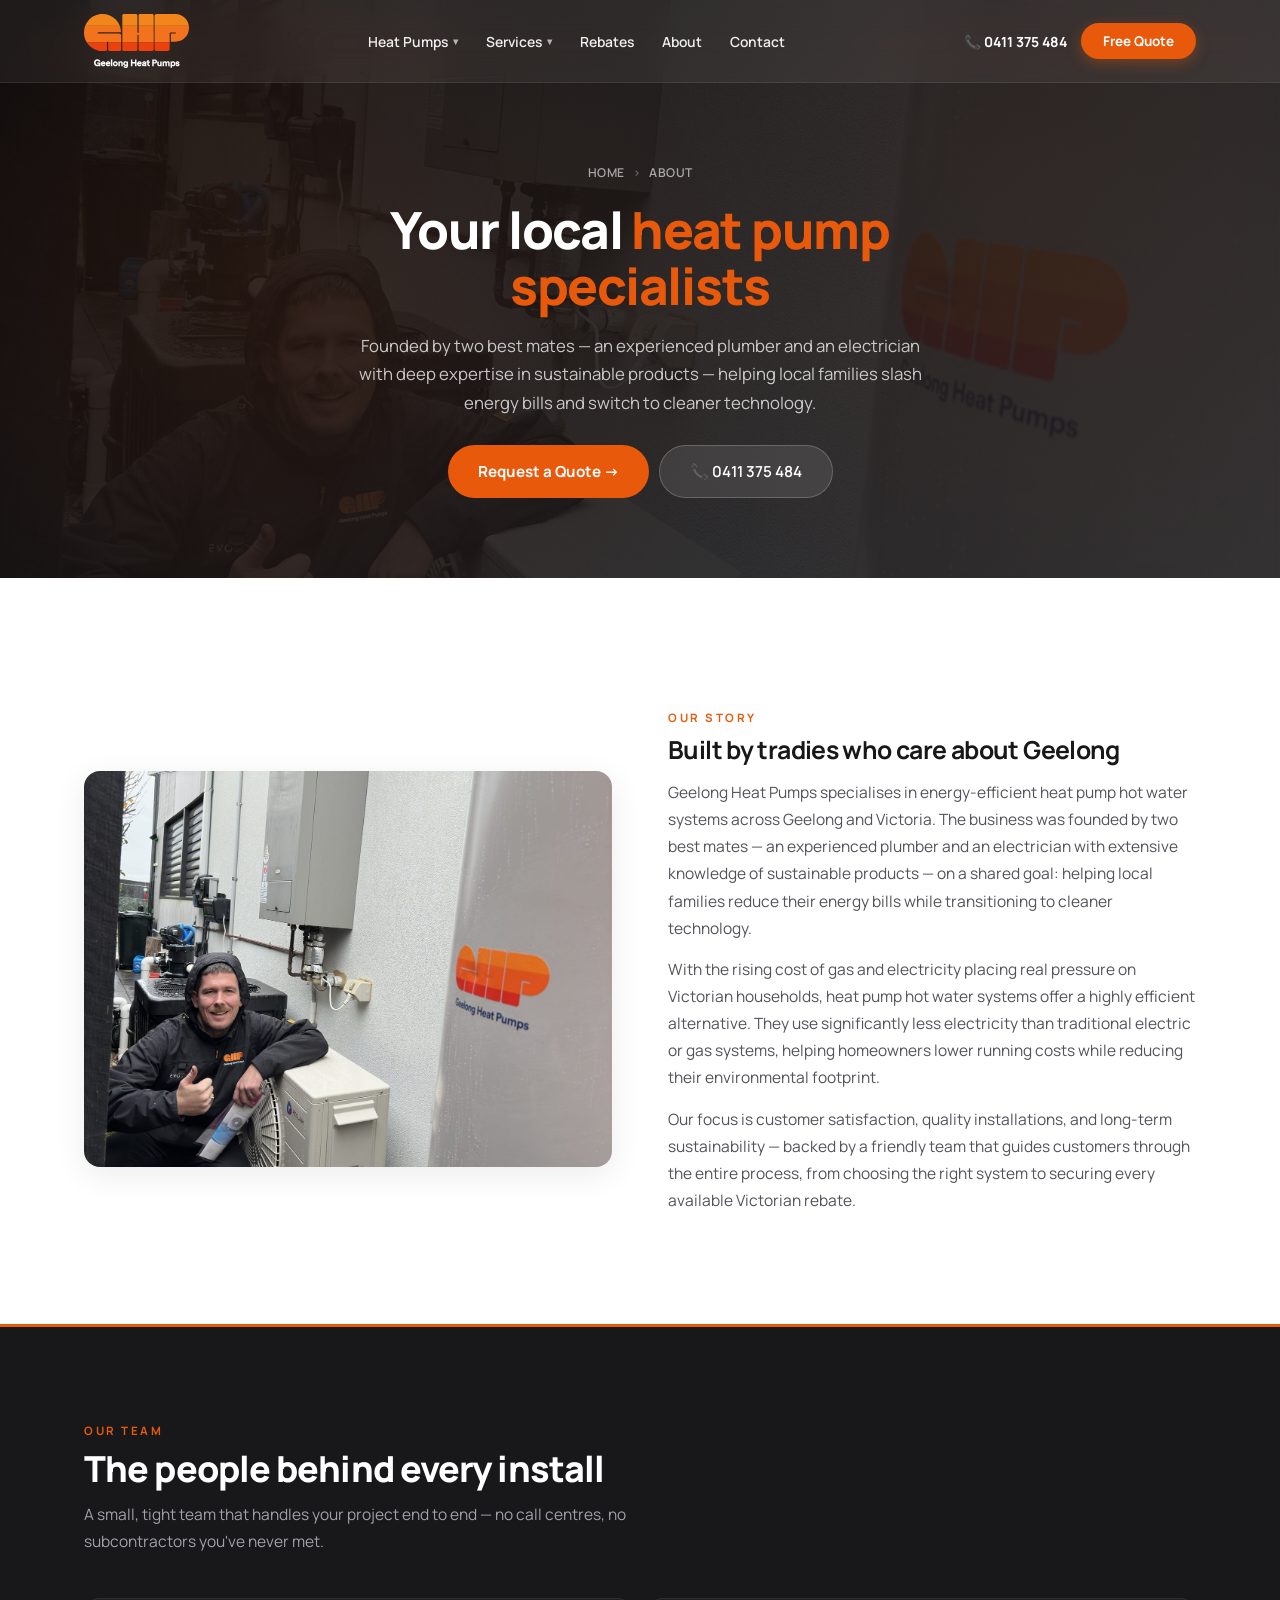
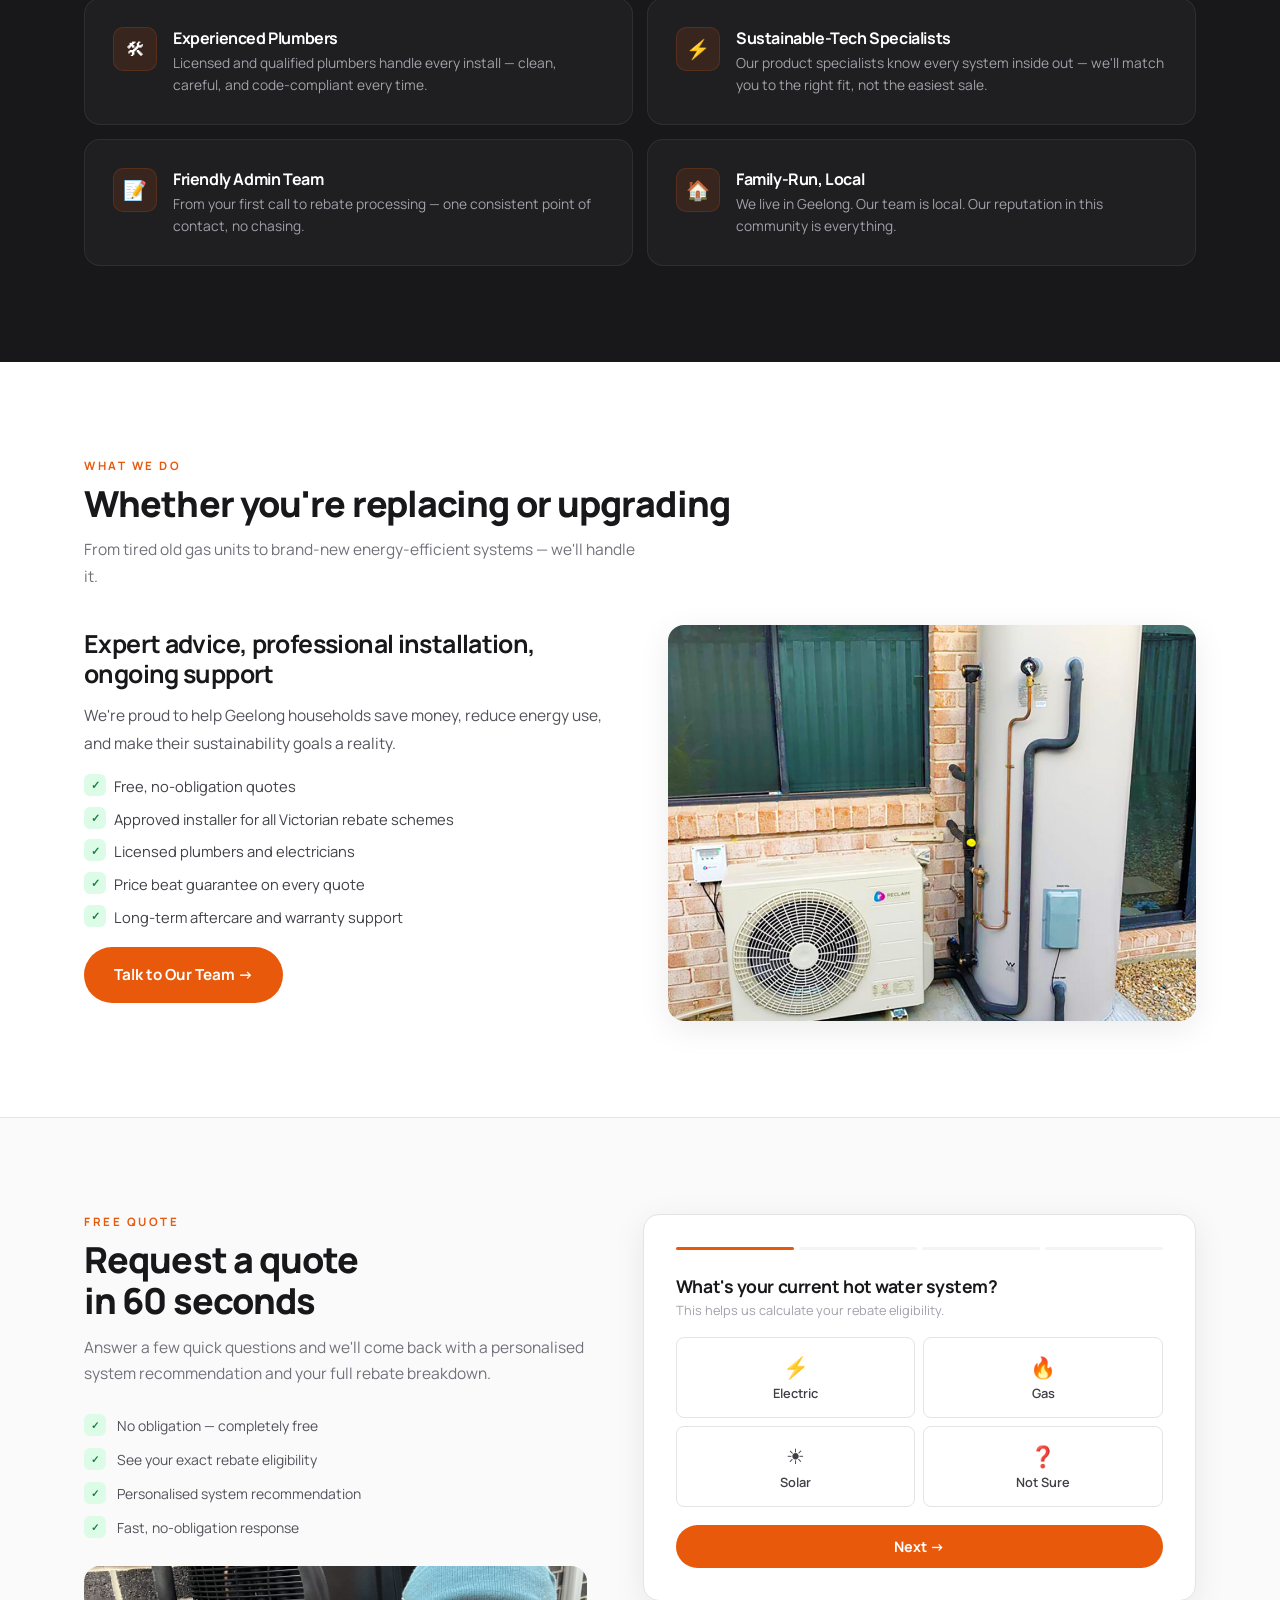
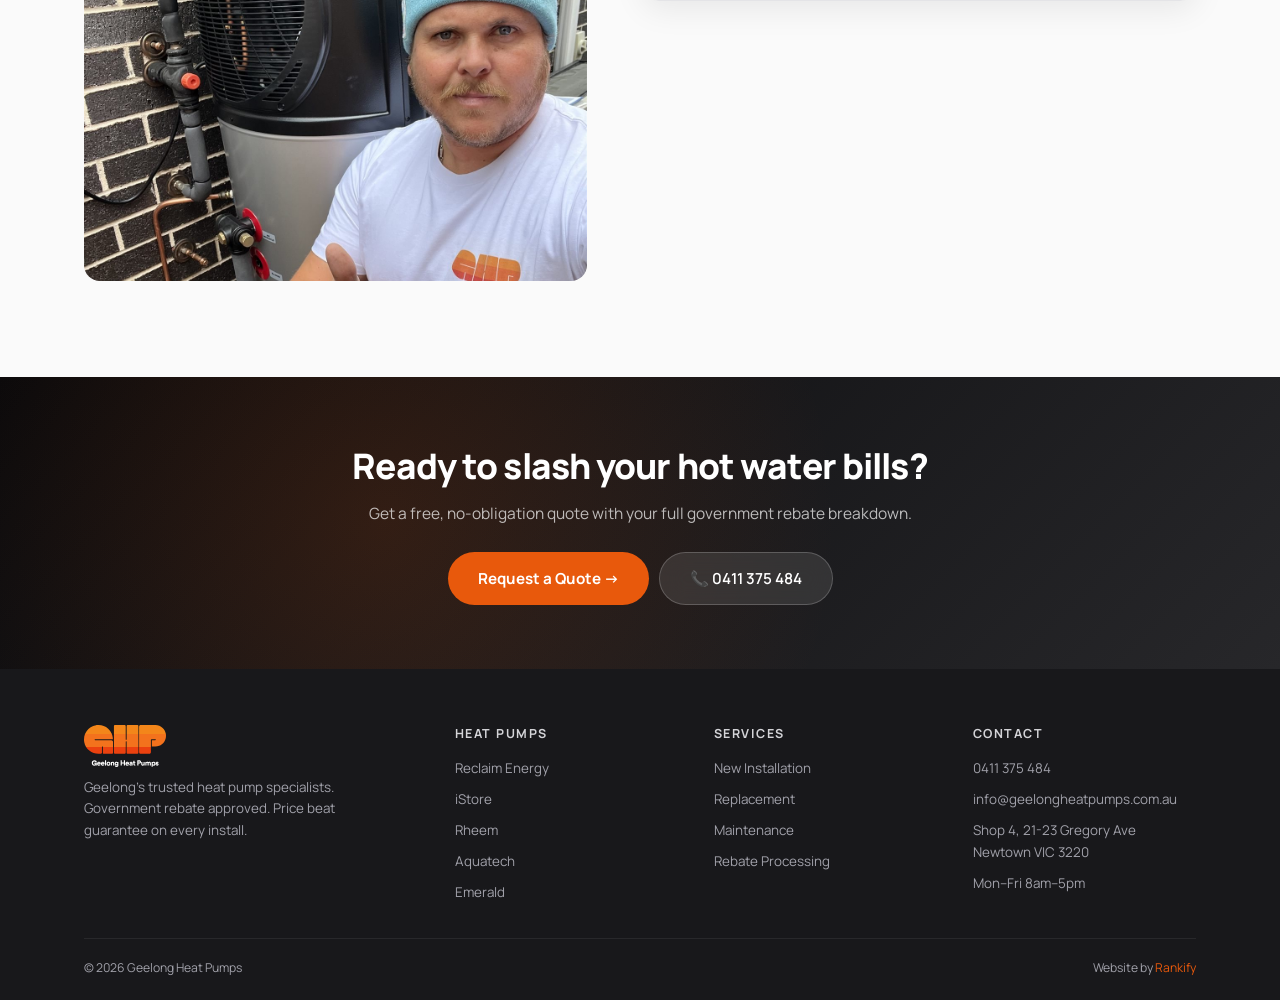
==== about.html @ 42d01381 "Mobile drawer: clear close affordances - Round X button in top-right of the open drawer (44x44 tap t" ====
<!DOCTYPE html>
<html lang="en">
<head>
<meta charset="UTF-8">
<meta name="viewport" content="width=device-width, initial-scale=1.0">
<link rel="icon" type="image/png" href="images/favicon.png">
<link rel="preconnect" href="https://fonts.googleapis.com">
<link href="https://fonts.googleapis.com/css2?family=Manrope:wght@400;500;600;700;800&display=swap" rel="stylesheet">
<link rel="stylesheet" href="assets/site.css">
<title>About Us | Geelong Heat&nbsp;Pumps</title>
<meta name="description" content="Meet Cam &amp; Josh and the local team behind Geelong's most-trusted heat&nbsp;pump installers. Family-run, fully licensed, and rebate-approved.">
</head>
<body>
<nav class="nav" id="nav">
  <div class="nav-in">
    <a href="index.html" class="logo"><img src="images/logo-white-text.svg" alt="Geelong Heat&nbsp;Pumps" class="logo-light"><img src="images/logo-original.svg" alt="Geelong Heat&nbsp;Pumps" class="logo-dark"></a>
    <ul class="nav-l">
      <li class="has-dd"><a href="heat-pumps.html">Heat&nbsp;Pumps <span class="chev">&#9662;</span></a>
        <div class="dropdown">
          <a href="heat-pumps.html" class="dd-feat">Compare Heat&nbsp;Pumps</a>
          <div class="dd-sep"></div>
          <a href="reclaim.html">Reclaim Energy</a>
          <a href="istore.html">iStore</a>
          <a href="rheem.html">Rheem</a>
          <a href="aquatech.html">Aquatech</a>
          <a href="emeralds.html">Emerald</a>
        </div>
      </li>
      <li class="has-dd"><a href="services.html">Services <span class="chev">&#9662;</span></a>
        <div class="dropdown">
          <a href="services.html" class="dd-feat">All Services</a>
          <div class="dd-sep"></div>
          <a href="services.html#install">Heat&nbsp;Pump Installation</a>
          <a href="services.html#replace">System Replacement</a>
          <a href="services.html#maintain">Maintenance &amp; Repairs</a>
          <a href="pool-heat-pumps.html">Pool Heat&nbsp;Pumps</a>
          <a href="heating-cooling.html">Heating &amp; Cooling</a>
        </div>
      </li>
      <li><a href="rebates.html">Rebates</a></li>
      <li><a href="about.html">About</a></li>
      <li><a href="contact-us.html">Contact</a></li>
    </ul>
    <div class="nav-r">
      <a href="tel:0411375484" class="nav-ph">&#128222; 0411 375 484</a>
      <a href="#quote-form" class="nav-cta">Free Quote</a>
    </div>
    <button class="mob-tog" aria-label="Menu"><span></span><span></span><span></span></button>
  </div>
</nav>
<aside class="mdrawer" id="mdrawer"><button class="mdrawer-close" type="button" aria-label="Close menu">&times;</button>
  <ul class="mdrawer-list">
    <li><a href="index.html">Home</a></li>
    <li class="mdd">
      <button class="mdd-tog" type="button">Heat&nbsp;Pumps <span class="mdd-chev">&#9662;</span></button>
      <ul class="mdd-sub">
        <li><a href="heat-pumps.html" class="dd-feat-mob">Compare Heat&nbsp;Pumps</a></li>
        <li><a href="reclaim.html">Reclaim Energy</a></li>
        <li><a href="istore.html">iStore</a></li>
        <li><a href="rheem.html">Rheem</a></li>
        <li><a href="aquatech.html">Aquatech</a></li>
        <li><a href="emeralds.html">Emerald</a></li>
      </ul>
    </li>
    <li class="mdd">
      <button class="mdd-tog" type="button">Services <span class="mdd-chev">&#9662;</span></button>
      <ul class="mdd-sub">
        <li><a href="services.html" class="dd-feat-mob">All Services</a></li>
        <li><a href="services.html#install">Heat&nbsp;Pump Installation</a></li>
        <li><a href="services.html#replace">System Replacement</a></li>
        <li><a href="services.html#maintain">Maintenance &amp; Repairs</a></li>
        <li><a href="pool-heat-pumps.html">Pool Heat&nbsp;Pumps</a></li>
        <li><a href="heating-cooling.html">Heating &amp; Cooling</a></li>
      </ul>
    </li>
    <li><a href="rebates.html">Rebates</a></li>
    <li><a href="about.html">About</a></li>
    <li><a href="contact-us.html">Contact</a></li>
  </ul>
  <div class="mdrawer-cta">
    <a href="tel:0411375484" class="mc-call">&#128222; 0411 375 484</a>
    <a href="#quote-form" class="mc-quote">Get a Free Quote &rarr;</a>
  </div>
</aside>
<section class="phero">
  <div class="phero-bg"><img src="images/install-team-thumbsup.jpg" alt=""></div>
  <div class="phero-inner ctr">
    <div class="crumb"><a href="index.html">Home</a><span class="sep">&rsaquo;</span> About</div>
    <h1>Your local <span class="em">heat&nbsp;pump specialists</span></h1>
    <p>Founded by two best mates &mdash; an experienced plumber and an electrician with deep expertise in sustainable products &mdash; helping local families slash energy bills and switch to cleaner technology.</p>
    <div class="phero-btns">
      <a href="#quote-form" class="btn-p">Request a Quote &rarr;</a>
      <a href="tel:0411375484" class="btn-glass">&#128222; 0411 375 484</a>
    </div>
  </div>
</section>

<section class="sec">
  <div class="ctr">
    <div class="content-g">
      <div class="content-img fade"><img src="images/install-team-thumbsup.jpg" alt="Geelong Heat&nbsp;Pumps install team"></div>
      <div class="content-body fade">
        <div class="sec-tag">Our Story</div>
        <h3>Built by tradies who care about Geelong</h3>
        <p>Geelong Heat&nbsp;Pumps specialises in energy-efficient heat&nbsp;pump hot&nbsp;water systems across Geelong and Victoria. The business was founded by two best mates &mdash; an experienced plumber and an electrician with extensive knowledge of sustainable products &mdash; on a shared goal: helping local families reduce their energy bills while transitioning to cleaner technology.</p>
        <p>With the rising cost of gas and electricity placing real pressure on Victorian households, heat&nbsp;pump hot&nbsp;water systems offer a highly efficient alternative. They use significantly less electricity than traditional electric or gas systems, helping homeowners lower running costs while reducing their environmental footprint.</p>
        <p>Our focus is customer satisfaction, quality installations, and long-term sustainability &mdash; backed by a friendly team that guides customers through the entire process, from choosing the right system to securing every available Victorian rebate.</p>
      </div>
    </div>
  </div>
</section>

<section class="sec why-sec">
  <div class="ctr">
    <div class="sec-tag fade">Our Team</div>
    <h2 class="sec-t fade">The people behind every install</h2>
    <p class="sec-sub fade">A small, tight team that handles your project end to end &mdash; no call centres, no subcontractors you've never met.</p>
    <div class="why-g">
      <div class="wcard fade"><div class="wico">&#128736;</div><div><h4>Experienced Plumbers</h4><p>Licensed and qualified plumbers handle every install &mdash; clean, careful, and code-compliant every time.</p></div></div>
      <div class="wcard fade"><div class="wico">&#9889;</div><div><h4>Sustainable-Tech Specialists</h4><p>Our product specialists know every system inside out &mdash; we'll match you to the right fit, not the easiest sale.</p></div></div>
      <div class="wcard fade"><div class="wico">&#128221;</div><div><h4>Friendly Admin Team</h4><p>From your first call to rebate processing &mdash; one consistent point of contact, no chasing.</p></div></div>
      <div class="wcard fade"><div class="wico">&#127968;</div><div><h4>Family-Run, Local</h4><p>We live in Geelong. Our team is local. Our reputation in this community is everything.</p></div></div>
    </div>
  </div>
</section>

<section class="sec">
  <div class="ctr">
    <div class="sec-tag fade">What We Do</div>
    <h2 class="sec-t fade">Whether you're replacing or upgrading</h2>
    <p class="sec-sub fade">From tired old gas units to brand-new energy-efficient systems &mdash; we'll handle it.</p>
    <div class="content-g" style="margin-top:36px">
      <div class="content-body fade">
        <h3>Expert advice, professional installation, ongoing support</h3>
        <p>We're proud to help Geelong households save money, reduce energy use, and make their sustainability goals a reality.</p>
        <ul class="tlist">
          <li>Free, no-obligation quotes</li>
          <li>Approved installer for all Victorian rebate schemes</li>
          <li>Licensed plumbers and electricians</li>
          <li>Price beat guarantee on every quote</li>
          <li>Long-term aftercare and warranty support</li>
        </ul>
        <p style="margin-top:18px"><a href="#quote-form" class="btn-p">Talk to Our Team &rarr;</a></p>
      </div>
      <div class="content-img fade"><img src="images/install-reclaim-hero.jpg" alt="Reclaim Energy install"></div>
    </div>
  </div>
</section>

<section class="sec form-sec" id="quote">
  <div class="ctr">
    <div class="form-g">
      <div class="form-info fade">
        <div class="sec-tag">Free Quote</div>
        <h2 class="sec-t">Request a quote<br>in 60 seconds</h2>
        <p class="sec-sub">Answer a few quick questions and we&apos;ll come back with a personalised system recommendation and your full rebate breakdown.</p>
        <div class="fperks">
          <div class="fperk"><div class="fpd">&#10003;</div>No obligation &mdash; completely free</div>
          <div class="fperk"><div class="fpd">&#10003;</div>See your exact rebate eligibility</div>
          <div class="fperk"><div class="fpd">&#10003;</div>Personalised system recommendation</div>
          <div class="fperk"><div class="fpd">&#10003;</div>Fast, no-obligation response</div>
        </div>
        <div class="form-img"><img src="images/install-selfie.jpg" alt="Geelong Heat&nbsp;Pumps installer"></div>
      </div>
      <div class="qform fade" data-context="Heat&nbsp;Pump Hot&nbsp;Water" id="quote-form">
        <div class="qform-head"><div class="qh-tag">Free Quote</div><h3>Get a Free Quote</h3></div>
        <div class="fsteps"><div class="fstep active"></div><div class="fstep"></div><div class="fstep"></div><div class="fstep"></div></div>
        <div class="fslide active" data-s="1" data-field="Current System">
          <h3>What&apos;s your current hot&nbsp;water system?</h3><p class="fsub">This helps us calculate your rebate eligibility.</p>
          <div class="og">
            <button class="ob" data-v="Electric"><div class="oico">&#9889;</div><div class="olbl">Electric</div></button>
            <button class="ob" data-v="Gas"><div class="oico">&#128293;</div><div class="olbl">Gas</div></button>
            <button class="ob" data-v="Solar"><div class="oico">&#9728;</div><div class="olbl">Solar</div></button>
            <button class="ob" data-v="Not Sure"><div class="oico">&#10067;</div><div class="olbl">Not Sure</div></button>
          </div>
          <div class="fnav"><button class="fn">Next &rarr;</button></div>
        </div>
        <div class="fslide" data-s="2" data-field="Household Size">
          <h3>How many people in your household?</h3><p class="fsub">We&apos;ll recommend the right tank size.</p>
          <div class="og">
            <button class="ob" data-v="1-2"><div class="oico">&#128100;</div><div class="olbl">1&ndash;2</div></button>
            <button class="ob" data-v="3-4"><div class="oico">&#128101;</div><div class="olbl">3&ndash;4</div></button>
            <button class="ob" data-v="5-6"><div class="oico">&#128106;</div><div class="olbl">5&ndash;6</div></button>
            <button class="ob" data-v="7+"><div class="oico">&#127968;</div><div class="olbl">7+</div></button>
          </div>
          <div class="fnav"><button class="fb">&larr; Back</button><button class="fn">Next &rarr;</button></div>
        </div>
        <div class="fslide" data-s="3" data-field="Project Type">
          <h3>What do you need?</h3><p class="fsub">We cover installs, replacements, and repairs.</p>
          <div class="og">
            <button class="ob" data-v="New Install"><div class="oico">&#127381;</div><div class="olbl">New Install</div></button>
            <button class="ob" data-v="Replacement"><div class="oico">&#128260;</div><div class="olbl">Replacement</div></button>
            <button class="ob" data-v="Repair"><div class="oico">&#128295;</div><div class="olbl">Repair</div></button>
            <button class="ob" data-v="Just Advice"><div class="oico">&#128172;</div><div class="olbl">Just Advice</div></button>
          </div>
          <div class="fnav"><button class="fb">&larr; Back</button><button class="fn">Next &rarr;</button></div>
        </div>
        <div class="fslide" data-s="4">
          <h3>Almost done &mdash; your details</h3><p class="fsub">We&apos;ll be in touch soon.</p>
          <input type="text" class="finp" placeholder="Your name">
          <input type="tel" class="finp" placeholder="Phone number">
          <input type="email" class="finp" placeholder="Email address">
          <input type="text" class="finp" placeholder="Suburb">
          <textarea class="finp" placeholder="Anything else we should know? (optional)" data-optional></textarea>
          <input type="text" name="_honey" style="display:none" tabindex="-1" autocomplete="off">
          <div class="fnav"><button class="fb">&larr; Back</button><button class="fn" data-action="submit">Request My Quote &rarr;</button></div>
        </div>
        <div class="fslide" data-s="5">
          <div style="text-align:center;padding:28px 0"><div style="font-size:2.2rem;margin-bottom:10px">&#9989;</div><h3 style="margin-bottom:6px">We&apos;re On It!</h3><p class="fsub" style="margin:0">Your enquiry has been sent &mdash; we&apos;ll be in touch as soon as possible with your personalised quote and rebate breakdown. Need urgent help? Call <a href="tel:0411375484" style="color:var(--orange);font-weight:700">0411 375 484</a>.</p></div>
        </div>
      </div>
    </div>
  </div>
</section>
<section class="cta-strip">
  <div class="ctr">
    <h2 class="fade">Ready to slash your hot&nbsp;water bills?</h2>
    <p class="fade">Get a free, no-obligation quote with your full government rebate breakdown.</p>
    <div class="cta-strip-btns fade">
      <a href="#quote-form" class="btn-p">Request a Quote &rarr;</a>
      <a href="tel:0411375484" class="btn-glass">&#128222; 0411 375 484</a>
    </div>
  </div>
</section>
<footer class="foot">
  <div class="ctr">
    <div class="foot-g">
      <div class="foot-brand">
        <a href="index.html" class="logo"><img src="images/logo-white-text.svg" alt="Geelong Heat&nbsp;Pumps" class="logo-light"><img src="images/logo-original.svg" alt="Geelong Heat&nbsp;Pumps" class="logo-dark"></a>
        <p>Geelong's trusted heat&nbsp;pump specialists. Government rebate approved. Price beat guarantee on every install.</p>
      </div>
      <div><h4>Heat&nbsp;Pumps</h4><ul class="foot-l">
        <li><a href="reclaim.html">Reclaim Energy</a></li>
        <li><a href="istore.html">iStore</a></li>
        <li><a href="rheem.html">Rheem</a></li>
        <li><a href="aquatech.html">Aquatech</a></li>
        <li><a href="emeralds.html">Emerald</a></li>
      </ul></div>
      <div><h4>Services</h4><ul class="foot-l">
        <li><a href="services.html">New Installation</a></li>
        <li><a href="services.html">Replacement</a></li>
        <li><a href="services.html">Maintenance</a></li>
        <li><a href="rebates.html">Rebate Processing</a></li>
              </ul></div>
      <div><h4>Contact</h4><ul class="foot-l">
        <li><a href="tel:0411375484">0411 375 484</a></li>
        <li><a href="mailto:info@geelongheatpumps.com.au">info@geelongheatpumps.com.au</a></li>
        <li><a>Shop 4, 21-23 Gregory Ave<br>Newtown VIC 3220</a></li>
        <li><a>Mon&ndash;Fri 8am&ndash;5pm</a></li>
      </ul></div>
    </div>
    <div class="foot-b"><span>&copy; 2026 Geelong Heat&nbsp;Pumps</span><span>Website by <a href="https://rankify.com.au">Rankify</a></span></div>
  </div>
</footer>
<div class="sticky"><a href="tel:0411375484" class="sc">&#128222; Call</a><a href="#quote-form" class="sq">Free Quote</a></div>
<script src="assets/site.js"></script>
</body>
</html>
---- assets/site.css ----
/* GEELONG HEAT PUMPS — shared styles */
*,*::before,*::after{margin:0;padding:0;box-sizing:border-box}
:root{
  --orange:#e8590c;--orange-dark:#c2410c;--orange-light:#fff4ed;--orange-50:#fff8f3;--orange-glow:rgba(232,89,12,0.12);
  --red:#dc2626;--red-light:#fef2f2;
  --green:#15803d;--green-light:#dcfce7;
  --amber:#d97706;
  --g950:#09090b;--g900:#18181b;--g800:#27272a;--g700:#3f3f46;--g600:#52525b;--g500:#71717a;--g400:#a1a1aa;--g300:#d4d4d8;--g200:#e4e4e7;--g100:#f4f4f5;--g50:#fafafa;--white:#ffffff;
  --shadow-xs:0 1px 2px rgba(0,0,0,0.04);--shadow-s:0 2px 8px rgba(0,0,0,0.05);--shadow:0 4px 16px rgba(0,0,0,0.06);--shadow-l:0 8px 32px rgba(0,0,0,0.08);--shadow-xl:0 16px 48px rgba(0,0,0,0.1);
  --r:16px;--rs:12px;--rxs:8px;
}
html{scroll-behavior:smooth}
body{font-family:'Manrope',-apple-system,BlinkMacSystemFont,'Segoe UI',sans-serif;color:var(--g800);background:var(--white);-webkit-font-smoothing:antialiased;overflow-x:hidden}
h1,h2,h3,h4,h5{color:var(--g900);letter-spacing:-0.025em;font-weight:700}
a{color:inherit;text-decoration:none}
img{max-width:100%;display:block}
.ctr{max-width:1160px;margin:0 auto;padding:0 24px}

/* NAV */
.nav{position:fixed;top:0;left:0;right:0;z-index:100;padding:14px 0;transition:all .3s ease;background:rgba(255,255,255,.06);backdrop-filter:blur(16px) saturate(1.4);-webkit-backdrop-filter:blur(16px) saturate(1.4);border-bottom:1px solid rgba(255,255,255,.08)}
.nav.scrolled{background:rgba(255,255,255,.92);backdrop-filter:blur(20px) saturate(1.6);-webkit-backdrop-filter:blur(20px) saturate(1.6);border-bottom:1px solid var(--g200);padding:10px 0;box-shadow:var(--shadow-s)}
.nav-in{max-width:1160px;margin:0 auto;padding:0 24px;display:flex;align-items:center;justify-content:space-between;gap:16px}
.logo{display:flex;align-items:center;gap:8px;position:relative}
.logo img{height:54px;width:auto;display:block;transition:opacity .3s}
.logo .logo-dark{position:absolute;inset:0;opacity:0}
.nav.scrolled .logo .logo-dark{opacity:1}
.nav.scrolled .logo .logo-light{opacity:0}
.nav-l{display:flex;align-items:center;gap:28px;list-style:none}
.nav-l>li{position:relative}
.nav-l>li>a{font-size:.87rem;font-weight:600;color:rgba(255,255,255,.92);transition:color .2s;display:inline-flex;align-items:center;gap:5px;padding:8px 0}
.nav-l>li>a:hover{color:#fff}
.nav.scrolled .nav-l>li>a{color:var(--g600)}
.nav.scrolled .nav-l>li>a:hover{color:var(--g900)}
.nav-l .chev{font-size:.6rem;opacity:.7;transition:transform .25s}
.nav-l>li:hover .chev{transform:rotate(180deg)}
.dropdown{position:absolute;top:100%;left:-12px;background:#fff;border:1px solid var(--g100);border-radius:var(--rs);box-shadow:var(--shadow-l);min-width:240px;padding:8px;opacity:0;visibility:hidden;transform:translateY(8px);transition:all .25s;z-index:50}
.nav-l>li:hover .dropdown,.nav-l>li:focus-within .dropdown{opacity:1;visibility:visible;transform:translateY(0)}
.dropdown a{display:block;padding:10px 14px;font-size:.85rem;color:var(--g700)!important;font-weight:500;border-radius:var(--rxs);transition:all .15s;white-space:nowrap}
.dropdown a:hover{background:var(--orange-light);color:var(--orange)!important}
.dropdown a.dd-feat{background:var(--g900);color:#fff!important;font-weight:700;margin-bottom:4px}
.dropdown a.dd-feat:hover{background:var(--orange);color:#fff!important}
.dropdown .dd-sep{height:1px;background:var(--g100);margin:4px 8px}
.nav-r{display:flex;align-items:center;gap:14px}
.nav-cta{background:var(--orange);color:#fff;padding:9px 22px;border-radius:50px;font-weight:700;font-size:.84rem;transition:all .2s;border:none;cursor:pointer;box-shadow:0 4px 14px rgba(232,89,12,.35)}
.nav-cta:hover{background:var(--orange-dark);transform:translateY(-1px)}
.nav-ph{font-size:.87rem;font-weight:700;color:#fff;transition:color .2s;white-space:nowrap}
.nav.scrolled .nav-ph{color:var(--g700)}
.mob-tog{display:none;background:none;border:none;cursor:pointer;padding:6px;z-index:201;position:relative}
.mob-tog span{display:block;width:22px;height:2px;background:#fff;margin:5px 0;border-radius:2px;transition:all .3s}
.nav.scrolled .mob-tog span{background:var(--g700)}
.mob-tog.open span{background:#fff!important}
.mob-tog.open span:nth-child(1){transform:translateY(7px) rotate(45deg)}
.mob-tog.open span:nth-child(2){opacity:0}
.mob-tog.open span:nth-child(3){transform:translateY(-7px) rotate(-45deg)}

/* Light-hero pages (product detail): nav stays light/dark-text from the start */
body.light-hero .nav{background:rgba(255,255,255,.92);backdrop-filter:blur(20px) saturate(1.6);-webkit-backdrop-filter:blur(20px) saturate(1.6);border-bottom:1px solid var(--g200);box-shadow:var(--shadow-s)}
body.light-hero .nav .logo img{filter:none}
body.light-hero .nav-l>li>a{color:var(--g600)}
body.light-hero .nav-l>li>a:hover{color:var(--g900)}
body.light-hero .nav-ph{color:var(--g700)}
body.light-hero .mob-tog span{background:var(--g700)}
body.light-hero .dropdown{top:calc(100% + 4px)}

/* MOBILE DRAWER */
.mdrawer{position:fixed;inset:0;z-index:150;background:rgba(9,9,11,.94);backdrop-filter:blur(20px) saturate(1.5);-webkit-backdrop-filter:blur(20px) saturate(1.5);display:flex;flex-direction:column;padding:88px 28px 28px;opacity:0;visibility:hidden;transform:translateY(-12px);transition:all .3s ease;overflow-y:auto}
.mdrawer.open{opacity:1;visibility:visible;transform:translateY(0)}
.mdrawer-close{position:absolute;top:18px;right:18px;width:44px;height:44px;border-radius:50%;background:rgba(255,255,255,.08);border:1px solid rgba(255,255,255,.2);color:#fff;font-size:1.4rem;line-height:1;display:flex;align-items:center;justify-content:center;cursor:pointer;font-family:inherit;transition:all .2s;z-index:151}
.mdrawer-close:hover,.mdrawer-close:active{background:var(--orange);border-color:var(--orange);transform:scale(1.05)}
.mdrawer-list{list-style:none;display:flex;flex-direction:column;gap:4px;margin-bottom:28px}
.mdrawer-list a,.mdrawer-list .mdd-tog{display:block;padding:14px 16px;font-size:1rem;font-weight:700;color:#fff;border-radius:10px;transition:all .2s;background:transparent;border:none;width:100%;text-align:left;cursor:pointer;font-family:inherit}
.mdrawer-list a:hover,.mdrawer-list a:active,.mdrawer-list .mdd-tog:hover{background:rgba(255,255,255,.08)}
.mdrawer-list .mdd-tog{display:flex;align-items:center;justify-content:space-between}
.mdrawer-list .mdd-chev{font-size:.8rem;opacity:.7;transition:transform .25s}
.mdrawer-list .mdd.open .mdd-chev{transform:rotate(180deg)}
.mdrawer-list .mdd-sub{list-style:none;max-height:0;overflow:hidden;transition:max-height .3s ease;padding-left:0}
.mdrawer-list .mdd.open .mdd-sub{max-height:600px}
.mdrawer-list .mdd-sub li a{padding:11px 16px 11px 32px;font-size:.92rem;font-weight:500;color:rgba(255,255,255,.78)}
.mdrawer-list .mdd-sub li a.dd-feat-mob{color:#fff;font-weight:700}
.mdrawer-cta{display:flex;flex-direction:column;gap:10px;margin-top:auto}
.mc-call{padding:14px;text-align:center;background:rgba(255,255,255,.08);border:1px solid rgba(255,255,255,.18);color:#fff;border-radius:50px;font-weight:700}
.mc-quote{padding:14px;text-align:center;background:var(--orange);color:#fff;border-radius:50px;font-weight:700;box-shadow:0 4px 14px rgba(232,89,12,.4)}

/* HERO (homepage full) */
.hero{padding:0;position:relative;overflow:hidden;display:flex;align-items:center}
.hero-bg{position:absolute;inset:0;z-index:0}
.hero-bg img{width:100%;height:100%;object-fit:cover;object-position:center top}
.hero-bg::after{content:'';position:absolute;inset:0;background:linear-gradient(135deg,rgba(9,9,11,.72) 0%,rgba(9,9,11,.45) 50%,rgba(9,9,11,.25) 100%)}
.hero-inner{position:relative;z-index:1;padding:140px 0 80px;width:100%}
.hero-content{max-width:600px}
.hero-tag{display:inline-flex;align-items:center;gap:8px;background:rgba(255,255,255,.1);backdrop-filter:blur(12px);-webkit-backdrop-filter:blur(12px);border:1px solid rgba(255,255,255,.15);color:#fff;padding:6px 16px;border-radius:50px;font-size:.76rem;font-weight:600;margin-bottom:24px}
.hero-tag .dot{width:6px;height:6px;background:var(--green);border-radius:50%;animation:pulse 2s infinite;box-shadow:0 0 8px var(--green)}
@keyframes pulse{0%,100%{opacity:1}50%{opacity:.4}}
.hero h1{font-size:clamp(2.6rem,5vw,3.6rem);line-height:1.06;margin-bottom:18px;font-weight:800;color:#fff}
.hero h1 .em{color:var(--orange)}
.hero-sub{font-size:1.05rem;color:rgba(255,255,255,.78);line-height:1.7;margin-bottom:32px;max-width:520px}
.hero-btns{display:flex;gap:10px;flex-wrap:wrap;margin-bottom:28px}
.btn-p{display:inline-flex;align-items:center;gap:6px;background:var(--orange);color:#fff;padding:15px 30px;border-radius:50px;font-weight:700;font-size:.95rem;border:none;cursor:pointer;font-family:inherit;transition:all .25s}
.btn-p:hover{background:var(--orange-dark);transform:translateY(-2px);box-shadow:0 8px 28px rgba(232,89,12,.35)}
.btn-glass{display:inline-flex;align-items:center;gap:6px;background:rgba(255,255,255,.1);backdrop-filter:blur(12px);-webkit-backdrop-filter:blur(12px);border:1px solid rgba(255,255,255,.2);color:#fff;padding:15px 30px;border-radius:50px;font-weight:600;font-size:.95rem;cursor:pointer;font-family:inherit;transition:all .25s}
.btn-glass:hover{background:rgba(255,255,255,.18);border-color:rgba(255,255,255,.3);transform:translateY(-1px)}
.btn-dark{display:inline-flex;align-items:center;gap:6px;background:var(--g900);color:#fff;padding:15px 30px;border-radius:50px;font-weight:700;font-size:.95rem;cursor:pointer;font-family:inherit;transition:all .25s}
.btn-dark:hover{background:var(--orange);transform:translateY(-2px)}
.hero-ph{font-size:.88rem;color:rgba(255,255,255,.55)}
.hero-ph a{color:#fff;font-weight:700}
.hero-cards{display:flex;gap:10px;margin-top:36px}
.hero-glass{flex:1;padding:14px 18px;background:rgba(255,255,255,.1);backdrop-filter:blur(20px) saturate(1.5);-webkit-backdrop-filter:blur(20px) saturate(1.5);border:1px solid rgba(255,255,255,.15);border-radius:var(--rs);display:flex;align-items:center;gap:10px;transition:all .3s;cursor:default}
.hero-glass:hover{background:rgba(255,255,255,.16);transform:translateY(-2px)}
.hero-glass .hg-icon{font-size:1.3rem}
.hero-glass .hg-val{font-size:1.15rem;font-weight:800;color:#fff;line-height:1}
.hero-glass .hg-label{font-size:.65rem;color:rgba(255,255,255,.6);font-weight:500}
.hero-guarantee{position:absolute;bottom:40px;right:40px;z-index:1}
.hero-guarantee img{width:100px;height:auto;filter:drop-shadow(0 4px 16px rgba(0,0,0,.3));opacity:.9;transition:all .3s}
.hero-guarantee:hover img{opacity:1;transform:scale(1.05)}

/* PAGE HERO (compact, used on sub-pages) */
.phero{position:relative;overflow:hidden;padding:160px 0 80px;background:linear-gradient(135deg,var(--g950) 0%,var(--g800) 100%)}
.phero::before{content:'';position:absolute;inset:0;background:radial-gradient(circle at 20% 50%,rgba(232,89,12,.15) 0%,transparent 50%),radial-gradient(circle at 80% 30%,rgba(232,89,12,.08) 0%,transparent 50%);z-index:0}
.phero-bg{position:absolute;inset:0;z-index:0;opacity:.35}
.phero-bg img{width:100%;height:100%;object-fit:cover}
.phero-bg::after{content:'';position:absolute;inset:0;background:linear-gradient(135deg,rgba(9,9,11,.85) 0%,rgba(9,9,11,.6) 100%)}
.phero-inner{position:relative;z-index:1;text-align:center;max-width:740px;margin:0 auto}
.phero .crumb{display:inline-flex;align-items:center;gap:8px;font-size:.76rem;font-weight:600;color:rgba(255,255,255,.6);margin-bottom:20px;letter-spacing:.5px;text-transform:uppercase}
.phero .crumb a{color:rgba(255,255,255,.6);transition:color .2s}
.phero .crumb a:hover{color:var(--orange)}
.phero .crumb .sep{color:rgba(255,255,255,.3)}
.phero h1{font-size:clamp(2.2rem,4.4vw,3.2rem);font-weight:800;color:#fff;line-height:1.1;margin-bottom:18px;letter-spacing:-.025em}
.phero h1 .em{color:var(--orange)}
.phero p{font-size:1.05rem;color:rgba(255,255,255,.75);line-height:1.7;max-width:580px;margin:0 auto 28px}
.phero-btns{display:inline-flex;gap:10px;flex-wrap:wrap;justify-content:center}

/* BENEFITS STRIP */
.benefits{padding:0;position:relative;z-index:2;margin-top:-48px}
.benefits-grid{display:grid;grid-template-columns:repeat(4,1fr);gap:0;background:var(--white);border-radius:var(--r);overflow:hidden;box-shadow:var(--shadow-l)}
.ben-item{padding:28px 24px;text-align:center;transition:all .3s;cursor:default}
.ben-item:hover{background:var(--g50)}
.ben-item:hover .ben-ico{transform:translateY(-3px)}
.ben-ico{width:48px;height:48px;margin:0 auto 12px;background:var(--orange-light);border-radius:12px;display:flex;align-items:center;justify-content:center;font-size:1.4rem;transition:transform .3s cubic-bezier(.4,0,.2,1)}
.ben-item h4{font-size:.88rem;font-weight:700;margin-bottom:4px;color:var(--g900)}
.ben-item p{font-size:.78rem;color:var(--g500);line-height:1.5}

/* SECTIONS */
.sec{padding:96px 0}
.sec-sm{padding:64px 0}
.sec-tag{font-size:.72rem;text-transform:uppercase;letter-spacing:2.5px;color:var(--orange);font-weight:700;margin-bottom:10px}
.sec-t{font-size:clamp(1.7rem,2.8vw,2.3rem);font-weight:800;line-height:1.15;margin-bottom:12px}
.sec-sub{font-size:.97rem;color:var(--g500);line-height:1.7;max-width:560px}
.sec-c{text-align:center;margin:0 auto 44px}
.sec-c .sec-sub{margin:0 auto}

/* CONTENT BLOCKS */
.content-g{display:grid;grid-template-columns:1fr 1fr;gap:56px;align-items:center;margin-top:36px}
.content-g.rev{direction:rtl}
.content-g.rev>*{direction:ltr}
.content-img{border-radius:var(--r);overflow:hidden;aspect-ratio:4/3;box-shadow:var(--shadow-l)}
.content-img img{width:100%;height:100%;object-fit:cover}
.content-body h3{font-size:1.55rem;margin-bottom:14px;line-height:1.2}
.content-body>p{font-size:.97rem;color:var(--g600);line-height:1.75;margin-bottom:14px}
.tlist{margin-top:18px;display:flex;flex-direction:column;gap:10px}
.tlist li{list-style:none;font-size:.92rem;color:var(--g700);line-height:1.55;padding-left:30px;position:relative}
.tlist li::before{content:'✓';position:absolute;left:0;top:-1px;width:22px;height:22px;background:var(--green-light);color:var(--green);border-radius:6px;display:flex;align-items:center;justify-content:center;font-weight:800;font-size:.7rem}

/* FEATURE GRID (3 col cards) */
.fg{display:grid;grid-template-columns:repeat(3,1fr);gap:18px;margin-top:36px}
.fg-card{background:var(--white);border:1.5px solid var(--g200);border-radius:var(--r);padding:30px 26px;transition:all .3s}
.fg-card:hover{transform:translateY(-3px);border-color:var(--orange);box-shadow:var(--shadow-l)}
.fg-ico{width:52px;height:52px;background:var(--orange-light);border-radius:12px;display:flex;align-items:center;justify-content:center;font-size:1.5rem;margin-bottom:18px}
.fg-card h4{font-size:1.1rem;margin-bottom:6px}
.fg-card p{font-size:.88rem;color:var(--g500);line-height:1.65}

/* REBATE */
.reb-sec{background:var(--white);border-bottom:1px solid var(--g200)}
.reb-g{display:grid;grid-template-columns:1fr 1fr;gap:56px;align-items:center;margin-top:44px}
.reb-img{border-radius:var(--r);overflow:hidden;aspect-ratio:4/3}
.reb-img img{width:100%;height:100%;object-fit:cover}
.reb-card{background:var(--white);border:1px solid var(--g200);border-radius:var(--r);padding:32px;box-shadow:var(--shadow)}
.reb-card .rc-h{font-size:.72rem;text-transform:uppercase;letter-spacing:2px;color:var(--g400);font-weight:700;margin-bottom:20px}
.rc-r{display:flex;justify-content:space-between;align-items:center;padding:12px 0;border-bottom:1px solid var(--g100)}
.rc-r:last-of-type{border:none}
.rc-r .l{font-size:.9rem;color:var(--g600)}
.rc-r .v{font-weight:700;font-size:.95rem;color:var(--g900)}
.rc-r .v.s{color:var(--green)}
.rc-tot{margin-top:14px;padding:18px;background:var(--orange-light);border-radius:var(--rxs);display:flex;justify-content:space-between;align-items:center;border:1px solid rgba(232,89,12,.1)}
.rc-tot .l{font-weight:700;color:var(--g900)}
.rc-tot .v{font-size:1.7rem;font-weight:800;color:var(--orange)}
.rc-note{margin-top:18px;padding:14px 16px;background:var(--red-light);border-radius:var(--rxs);font-size:.8rem;color:var(--g700);line-height:1.6;border-left:3px solid var(--red)}
.rc-note strong{color:var(--red)}

/* PRODUCTS */
.prod-g{display:grid;grid-template-columns:repeat(3,1fr);gap:18px;margin-top:44px}
.pcard{background:var(--white);border:1.5px solid var(--g200);border-radius:var(--r);padding:0;transition:all .3s;position:relative;overflow:hidden;display:flex;flex-direction:column}
.pcard:hover{transform:translateY(-3px);box-shadow:var(--shadow-l);border-color:var(--g300)}
.pcard.feat{border-color:var(--orange);box-shadow:0 0 0 1px var(--orange),var(--shadow)}
.pcard.feat .ptag{position:absolute;top:14px;right:14px;background:var(--orange);color:#fff;font-size:.65rem;font-weight:700;text-transform:uppercase;letter-spacing:1px;padding:3px 10px;border-radius:50px;z-index:2}
.pcard-img{width:100%;height:200px;background:var(--g50);display:flex;align-items:center;justify-content:center;overflow:hidden;border-bottom:1px solid var(--g100);padding:18px}
.pcard-img img{max-height:170px;width:auto;object-fit:contain}
.pcard-body{padding:24px 22px 26px;display:flex;flex-direction:column;flex:1}
.pcard .tier{font-size:.7rem;text-transform:uppercase;letter-spacing:1.5px;color:var(--g400);font-weight:700;margin-bottom:10px}
.pcard h3{font-size:1.25rem;margin-bottom:6px}
.pcard .desc{font-size:.86rem;color:var(--g500);line-height:1.6;margin-bottom:18px}
.pspecs{border-top:1px solid var(--g100);padding-top:14px;display:flex;flex-direction:column;gap:7px}
.psp{display:flex;justify-content:space-between;font-size:.78rem}
.psp .k{color:var(--g400)}
.psp .va{font-weight:600;color:var(--g700)}
.pcta{display:block;text-align:center;margin-top:18px;padding:12px;background:var(--g900);color:#fff;border-radius:50px;font-weight:600;font-size:.86rem;transition:all .2s}
.pcta:hover{background:var(--orange)}
.pcard.feat .pcta{background:var(--orange)}
.pcard.feat .pcta:hover{background:var(--orange-dark)}

/* WHY */
.why-sec{background:var(--g900);color:#fff;border-top:3px solid var(--orange)}
.why-sec .sec-tag{color:var(--orange)}
.why-sec .sec-t{color:#fff}
.why-sec .sec-sub{color:var(--g400)}
.why-g{display:grid;grid-template-columns:1fr 1fr;gap:14px;margin-top:44px}
.wcard{padding:28px;background:rgba(255,255,255,.03);border:1px solid rgba(255,255,255,.07);border-radius:var(--r);display:flex;gap:16px;transition:all .3s}
.wcard:hover{background:rgba(255,255,255,.06);border-color:rgba(255,255,255,.12)}
.wico{width:44px;height:44px;min-width:44px;background:rgba(232,89,12,.12);border:1px solid rgba(232,89,12,.18);border-radius:10px;display:flex;align-items:center;justify-content:center;font-size:1.2rem}
.wcard h4{font-size:1rem;font-weight:700;color:#fff;margin-bottom:3px}
.wcard p{font-size:.86rem;color:var(--g400);line-height:1.6}

/* REVIEWS */
.rev-sec{padding:96px 0;overflow:hidden}
.rev-header{max-width:1160px;margin:0 auto;padding:0 24px}
.gbadge-link{display:inline-block;margin-top:16px;margin-bottom:40px;transition:transform .25s cubic-bezier(.4,0,.2,1);cursor:pointer}
.gbadge-link:hover{transform:translateY(-3px)}
.gbadge-link:hover .gbadge{box-shadow:var(--shadow);border-color:var(--g300)}
.gbadge{display:inline-flex;align-items:center;gap:10px;background:var(--white);border:1px solid var(--g200);border-radius:var(--rxs);padding:10px 18px;box-shadow:var(--shadow-xs);transition:all .25s}
.gbadge .gs{color:#f59e0b;font-size:.85rem}
.gbadge .gv{font-weight:800;font-size:.95rem}
.gbadge .gc{color:var(--g500);font-size:.8rem}
.marquee-row{width:100%;overflow:hidden;padding:8px 0;position:relative}
.marquee-row::before,.marquee-row::after{content:'';position:absolute;top:0;bottom:0;width:80px;z-index:2;pointer-events:none}
.marquee-row::before{left:0;background:linear-gradient(90deg,var(--white),transparent)}
.marquee-row::after{right:0;background:linear-gradient(270deg,var(--white),transparent)}
.marquee-track{display:flex;gap:16px;width:max-content}
.marquee-row.right .marquee-track{animation:scrollRight 45s linear infinite}
.marquee-row.left .marquee-track{animation:scrollLeft 50s linear infinite}
.marquee-row:hover .marquee-track{animation-play-state:paused}
@keyframes scrollRight{0%{transform:translateX(0)}100%{transform:translateX(-50%)}}
@keyframes scrollLeft{0%{transform:translateX(-50%)}100%{transform:translateX(0)}}
.rcard{width:360px;min-width:360px;background:var(--white);border:1.5px solid var(--g200);border-radius:var(--r);padding:24px;transition:all .35s cubic-bezier(.4,0,.2,1);flex-shrink:0;cursor:default}
.rcard:hover{border-color:var(--orange);box-shadow:0 8px 30px rgba(232,89,12,.1);transform:translateY(-4px)}
.rcard .rs{color:#f59e0b;margin-bottom:10px;font-size:.85rem;letter-spacing:2px;transition:transform .3s}
.rcard:hover .rs{transform:scale(1.05)}
.rcard .rt{font-size:.86rem;color:var(--g600);line-height:1.65;margin-bottom:14px}
.rcard .ra{display:flex;align-items:center;gap:10px}
.rcard .rav{width:34px;height:34px;border-radius:50%;background:var(--orange-light);display:flex;align-items:center;justify-content:center;font-weight:700;font-size:.78rem;color:var(--orange);transition:all .3s}
.rcard:hover .rav{background:var(--orange);color:#fff;transform:scale(1.1)}
.rcard .ran{font-weight:600;font-size:.84rem;color:var(--g800);transition:color .3s}
.rcard:hover .ran{color:var(--orange)}
.rcard .ral{font-size:.72rem;color:var(--g400)}

/* URGENCY */
.urg{max-width:1112px;margin:0 auto;padding:0 24px}
.urg-in{padding:44px;background:linear-gradient(135deg,var(--orange-light),var(--red-light));border:1px solid rgba(220,38,38,.12);border-radius:var(--r);text-align:center}
.urg-in h3{font-size:1.35rem;margin-bottom:10px}
.urg-in .em{color:var(--red)}
.urg-in p{color:var(--g600);max-width:600px;margin:0 auto 22px;line-height:1.6;font-size:.93rem}

/* FORM */
.form-sec{background:var(--g50);border-top:1px solid var(--g200)}
.form-g{display:grid;grid-template-columns:1fr 1.1fr;gap:56px;align-items:start}
.form-info .sec-sub{margin-bottom:28px}
.form-img{border-radius:var(--r);overflow:hidden;margin-top:28px;aspect-ratio:16/10}
.form-img img{width:100%;height:100%;object-fit:cover}
.fperks{display:flex;flex-direction:column;gap:12px}
.fperk{display:flex;align-items:center;gap:11px;font-size:.87rem;color:var(--g600)}
.fpd{width:22px;height:22px;min-width:22px;background:var(--green-light);border-radius:6px;display:flex;align-items:center;justify-content:center;color:var(--green);font-size:.65rem;font-weight:800}
.qform{background:var(--white);border:1.5px solid var(--g200);border-radius:var(--r);padding:32px;box-shadow:var(--shadow-l);scroll-margin-top:90px}
.qform-head{display:none;margin:-8px 0 18px}
.qform-head .qh-tag{font-size:.7rem;text-transform:uppercase;letter-spacing:2px;color:var(--orange);font-weight:700;margin-bottom:6px}
.qform-head h3{font-size:1.3rem;line-height:1.2;margin:0;font-weight:800}
.fsteps{display:flex;gap:5px;margin-bottom:24px}
.fstep{flex:1;height:3px;background:var(--g100);border-radius:3px;transition:background .4s}
.fstep.active{background:var(--orange)}
.fstep.done{background:var(--green)}
.fslide{display:none}
.fslide.active{display:block;animation:su .3s ease}
@keyframes su{from{opacity:0;transform:translateY(10px)}to{opacity:1;transform:translateY(0)}}
.fslide h3{font-size:1.1rem;margin-bottom:3px}
.fslide .fsub{font-size:.8rem;color:var(--g400);margin-bottom:18px}
.og{display:grid;grid-template-columns:1fr 1fr;gap:8px}
.ob{padding:15px 12px;background:var(--white);border:1.5px solid var(--g200);border-radius:var(--rxs);cursor:pointer;transition:all .2s;text-align:center;font-family:inherit;color:var(--g700)}
.ob:hover{border-color:var(--g300);background:var(--g50)}
.ob.sel{border-color:var(--orange);background:var(--orange-light);color:var(--orange)}
.oico{font-size:1.3rem;margin-bottom:3px}
.olbl{font-size:.8rem;font-weight:600}
.finp{width:100%;padding:13px 15px;background:var(--white);border:1.5px solid var(--g200);border-radius:var(--rxs);font-family:inherit;font-size:.9rem;color:var(--g800);outline:none;transition:all .2s;margin-bottom:8px}
.finp:focus{border-color:var(--orange);box-shadow:0 0 0 3px var(--orange-glow)}
.finp::placeholder{color:var(--g400)}
textarea.finp{resize:vertical;min-height:90px}
.fnav{display:flex;gap:8px;margin-top:18px}
.fb{padding:12px 20px;background:var(--white);border:1.5px solid var(--g200);border-radius:50px;cursor:pointer;font-family:inherit;font-weight:600;font-size:.86rem;color:var(--g600);transition:all .2s}
.fb:hover{background:var(--g50)}
.fn{flex:1;padding:12px 20px;background:var(--orange);border:none;border-radius:50px;color:#fff;cursor:pointer;font-family:inherit;font-weight:700;font-size:.9rem;transition:all .25s}
.fn:hover{background:var(--orange-dark)}

/* AREAS */
.atags{display:flex;flex-wrap:wrap;gap:7px;margin-top:24px}
.atag{padding:7px 16px;background:var(--white);border:1px solid var(--g200);border-radius:50px;font-size:.76rem;font-weight:500;color:var(--g500);transition:all .2s}
.atag:hover{border-color:var(--orange);color:var(--orange);background:var(--orange-light)}

/* FAQ */
.faqs{margin-top:36px;max-width:820px;margin-left:auto;margin-right:auto}
.faq{border:1.5px solid var(--g200);border-radius:var(--r);margin-bottom:10px;background:var(--white);overflow:hidden;transition:all .25s}
.faq[open]{border-color:var(--orange);box-shadow:var(--shadow-s)}
.faq summary{padding:20px 24px;font-size:1rem;font-weight:700;color:var(--g900);cursor:pointer;display:flex;justify-content:space-between;align-items:center;list-style:none;transition:color .2s}
.faq summary::-webkit-details-marker{display:none}
.faq summary:hover{color:var(--orange)}
.faq summary::after{content:'+';font-size:1.4rem;color:var(--orange);transition:transform .3s;font-weight:400;line-height:1}
.faq[open] summary::after{transform:rotate(45deg)}
.faq-body{padding:0 24px 22px;font-size:.92rem;color:var(--g600);line-height:1.7}
.faq-body p+p{margin-top:10px}

/* CONTACT INFO BLOCK */
.cinfo{display:grid;grid-template-columns:repeat(3,1fr);gap:18px;margin-top:44px}
.cinfo-card{padding:32px 26px;background:var(--white);border:1.5px solid var(--g200);border-radius:var(--r);text-align:center;transition:all .3s}
.cinfo-card:hover{transform:translateY(-3px);box-shadow:var(--shadow-l);border-color:var(--orange)}
.cinfo-ico{width:56px;height:56px;background:var(--orange-light);border-radius:14px;display:flex;align-items:center;justify-content:center;font-size:1.5rem;margin:0 auto 16px;color:var(--orange)}
.cinfo-card h4{font-size:1.05rem;margin-bottom:8px}
.cinfo-card a,.cinfo-card p{display:block;font-size:.92rem;color:var(--g600);line-height:1.6;font-weight:500;transition:color .2s}
.cinfo-card a:hover{color:var(--orange)}
.cinfo-card .lbl{font-size:.7rem;text-transform:uppercase;letter-spacing:1.5px;color:var(--g400);font-weight:700;margin-bottom:8px}

/* PROCESS STEPS */
.proc{display:grid;grid-template-columns:repeat(4,1fr);gap:18px;margin-top:44px;position:relative}
.pstep{padding:28px 24px;background:var(--white);border:1.5px solid var(--g200);border-radius:var(--r);text-align:center;position:relative;transition:all .3s}
.pstep:hover{transform:translateY(-3px);border-color:var(--orange);box-shadow:var(--shadow-l)}
.pnum{width:36px;height:36px;background:var(--orange);color:#fff;border-radius:50%;display:flex;align-items:center;justify-content:center;font-weight:800;font-size:.9rem;margin:0 auto 14px;box-shadow:0 4px 12px rgba(232,89,12,.3)}
.pstep h4{font-size:1rem;margin-bottom:6px}
.pstep p{font-size:.85rem;color:var(--g500);line-height:1.55}

/* PRODUCT DETAIL HERO */
.pdhero{background:linear-gradient(135deg,var(--g50) 0%,var(--orange-50) 100%);padding:140px 0 70px;border-bottom:1px solid var(--g200)}
.pdhero-g{display:grid;grid-template-columns:1.1fr 1fr;gap:48px;align-items:center}
.pdhero-img{aspect-ratio:1/1;background:var(--white);border-radius:var(--r);box-shadow:var(--shadow-l);display:flex;align-items:center;justify-content:center;padding:32px;border:1px solid var(--g200)}
.pdhero-img img{max-width:100%;max-height:100%;object-fit:contain}
.pdhero .crumb{display:inline-flex;align-items:center;gap:8px;font-size:.75rem;font-weight:600;color:var(--g500);margin-bottom:14px;letter-spacing:.5px;text-transform:uppercase}
.pdhero .crumb a{color:var(--g500);transition:color .2s}
.pdhero .crumb a:hover{color:var(--orange)}
.pdhero .crumb .sep{color:var(--g300)}
.pdhero h1{font-size:clamp(2rem,3.6vw,2.8rem);font-weight:800;line-height:1.1;margin-bottom:14px}
.pdhero .pd-tier{display:inline-block;background:var(--orange);color:#fff;padding:4px 12px;border-radius:50px;font-size:.7rem;font-weight:700;text-transform:uppercase;letter-spacing:1px;margin-bottom:14px}
.pdhero .pd-tier.alt{background:var(--g900)}
.pdhero p.lead{font-size:1.02rem;color:var(--g600);line-height:1.65;margin-bottom:24px}
.pd-quick{display:grid;grid-template-columns:1fr 1fr;gap:10px;margin-bottom:24px}
.pdq{padding:14px;background:var(--white);border:1px solid var(--g200);border-radius:var(--rxs)}
.pdq .k{font-size:.7rem;text-transform:uppercase;letter-spacing:1.2px;color:var(--g400);font-weight:700;margin-bottom:4px}
.pdq .v{font-weight:800;color:var(--g900);font-size:.98rem}
.pd-btns{display:flex;gap:10px;flex-wrap:wrap}

/* SPEC TABLE */
.spec-tbl{width:100%;border-collapse:collapse;margin-top:24px;background:var(--white);border-radius:var(--r);overflow:hidden;border:1px solid var(--g200)}
.spec-tbl tr{border-bottom:1px solid var(--g100)}
.spec-tbl tr:last-child{border-bottom:none}
.spec-tbl tr:hover{background:var(--g50)}
.spec-tbl td{padding:14px 22px;font-size:.92rem}
.spec-tbl td:first-child{color:var(--g500);font-weight:500;width:40%}
.spec-tbl td:last-child{color:var(--g900);font-weight:700}

/* COMPARE TOOL */
.compare-tool{margin-top:28px}
.csel{display:flex;flex-wrap:wrap;gap:8px;justify-content:center;margin-bottom:8px}
.csel-chip{padding:10px 18px;border:1.5px solid var(--g200);border-radius:50px;cursor:pointer;font-weight:700;font-size:.85rem;transition:all .2s;background:#fff;color:var(--g700);font-family:inherit;display:inline-flex;align-items:center;gap:7px;user-select:none}
.csel-chip:hover{border-color:var(--g400);transform:translateY(-1px)}
.csel-chip .csel-dot{width:14px;height:14px;border:1.5px solid var(--g300);border-radius:4px;display:inline-flex;align-items:center;justify-content:center;font-size:.65rem;color:#fff;font-weight:800;transition:all .2s;flex-shrink:0}
.csel-chip.on{background:var(--orange);color:#fff;border-color:var(--orange);box-shadow:0 4px 14px rgba(232,89,12,.28)}
.csel-chip.on .csel-dot{background:#fff;border-color:#fff;color:var(--orange)}
.csel-chip.dis{opacity:.45;cursor:not-allowed}
.csel-chip.dis:hover{transform:none;border-color:var(--g200)}
.csel-hint{text-align:center;font-size:.78rem;color:var(--g500);margin-top:10px}
.cmp-grid{display:grid;gap:14px;margin-top:32px;grid-template-columns:repeat(3,minmax(0,1fr));align-items:start}
.cmp-grid.cnt-1{grid-template-columns:minmax(280px,520px);justify-content:center}
.cmp-grid.cnt-2{grid-template-columns:repeat(2,minmax(0,1fr));max-width:760px;margin-left:auto;margin-right:auto}
.cmp-card{background:#fff;border:1.5px solid var(--g200);border-radius:var(--r);padding:24px 22px;transition:all .3s;animation:cmpIn .3s cubic-bezier(.16,1,.3,1)}
@keyframes cmpIn{from{opacity:0;transform:translateY(12px)}to{opacity:1;transform:translateY(0)}}
.cmp-card.feat{border-color:var(--orange);box-shadow:0 0 0 1px var(--orange),var(--shadow)}
.cmp-card-img{width:100%;height:120px;background:var(--g50);border-radius:var(--rxs);display:flex;align-items:center;justify-content:center;padding:10px;margin-bottom:14px;border:1px solid var(--g100)}
.cmp-card-img img{max-height:100px;max-width:90%;object-fit:contain}
.cmp-card .tier{font-size:.65rem;text-transform:uppercase;letter-spacing:1.5px;color:var(--g400);font-weight:700;margin-bottom:6px}
.cmp-card.feat .tier{color:var(--orange)}
.cmp-card h4{font-size:1.15rem;margin-bottom:14px;line-height:1.2}
.cmp-rows{display:flex;flex-direction:column;border-top:1px solid var(--g100)}
.cmp-row{display:flex;justify-content:space-between;align-items:flex-start;padding:9px 0;border-bottom:1px solid var(--g100);font-size:.84rem;gap:8px}
.cmp-row .k{color:var(--g500);font-weight:500;font-size:.78rem}
.cmp-row .v{color:var(--g900);font-weight:700;text-align:right;font-size:.84rem}
.cmp-cta{display:block;margin-top:16px;text-align:center;padding:11px;background:var(--g900);color:#fff;border-radius:50px;font-weight:700;font-size:.84rem;transition:all .2s}
.cmp-cta:hover{background:var(--orange)}
.cmp-card.feat .cmp-cta{background:var(--orange)}
.cmp-card.feat .cmp-cta:hover{background:var(--orange-dark)}
.cmp-empty{text-align:center;padding:48px 24px;background:var(--g50);border:1.5px dashed var(--g200);border-radius:var(--r);color:var(--g500);font-size:.92rem;margin-top:32px}
@media(max-width:980px){
  .cmp-grid,.cmp-grid.cnt-1,.cmp-grid.cnt-2{grid-template-columns:1fr;max-width:520px;margin-left:auto;margin-right:auto}
  .csel{gap:7px}
  .csel-chip{padding:9px 14px;font-size:.8rem}
}

/* CTA STRIP (cross-page) */
.cta-strip{padding:64px 0;background:linear-gradient(135deg,var(--g950),var(--g800));color:#fff;text-align:center;position:relative;overflow:hidden}
.cta-strip::before{content:'';position:absolute;inset:0;background:radial-gradient(circle at 30% 50%,rgba(232,89,12,.15) 0%,transparent 50%)}
.cta-strip>.ctr{position:relative;z-index:1}
.cta-strip h2{color:#fff;font-size:clamp(1.6rem,2.8vw,2.2rem);margin-bottom:10px;font-weight:800}
.cta-strip p{color:rgba(255,255,255,.7);max-width:560px;margin:0 auto 26px;line-height:1.7;font-size:.97rem}
.cta-strip-btns{display:inline-flex;gap:10px;flex-wrap:wrap;justify-content:center}

/* FOOTER */
.foot{background:var(--g900);color:var(--g400);padding:56px 0 24px}
.foot-g{display:grid;grid-template-columns:1.5fr 1fr 1fr 1fr;gap:36px;margin-bottom:36px}
.foot-brand .logo{margin-bottom:10px}
.foot-brand .logo img{height:42px;filter:none}
.foot-brand .logo .logo-dark{display:none}
.foot-brand .logo .logo-light{position:static;opacity:1}
.foot-brand p{font-size:.84rem;line-height:1.6;max-width:270px}
.foot h4{font-size:.78rem;font-weight:700;color:var(--g300);text-transform:uppercase;letter-spacing:1.5px;margin-bottom:14px}
.foot-l{list-style:none;display:flex;flex-direction:column;gap:9px}
.foot-l a{font-size:.84rem;transition:color .2s}
.foot-l a:hover{color:#fff}
.foot-b{padding-top:20px;border-top:1px solid rgba(255,255,255,.07);display:flex;justify-content:space-between;font-size:.76rem;flex-wrap:wrap;gap:8px}
.foot-b a{color:var(--orange)}

/* STICKY mobile floating pill — hidden until past hero */
.sticky{position:fixed;bottom:14px;left:14px;right:14px;z-index:99;background:rgba(255,255,255,.55);backdrop-filter:blur(24px) saturate(1.6);-webkit-backdrop-filter:blur(24px) saturate(1.6);border:1px solid rgba(255,255,255,.6);padding:10px;display:none;gap:10px;box-shadow:0 8px 32px rgba(232,89,12,.18),0 2px 8px rgba(0,0,0,.08);border-radius:50px;opacity:0;transform:translateY(20px);pointer-events:none;transition:opacity .3s ease,transform .3s ease}
.sticky.show{opacity:1;transform:translateY(0);pointer-events:auto}
.sticky a{flex:1 1 0;text-align:center;padding:13px 16px;border-radius:50px;font-weight:700;font-size:.85rem;text-transform:uppercase;letter-spacing:.5px;display:flex;align-items:center;justify-content:center;gap:6px;transition:all .2s}
.sticky .sc{background:rgba(255,255,255,.85);border:1px solid rgba(232,89,12,.2);color:var(--orange-dark)}
.sticky .sc:active{background:#fff}
.sticky .sq{background:var(--orange);color:#fff;box-shadow:0 4px 14px rgba(232,89,12,.4)}
.sticky .sq:active{background:var(--orange-dark)}

/* FADE */
.fade{opacity:0;transform:translateY(18px);transition:all .55s cubic-bezier(.16,1,.3,1)}
.fade.vis{opacity:1;transform:translateY(0)}

/* RESPONSIVE */
@media(max-width:980px){
  .nav-l,.nav-ph,.nav-cta{display:none}.mob-tog{display:block}
  .logo img{height:42px}
  .content-g,.reb-g,.form-g,.pdhero-g{grid-template-columns:1fr;gap:32px}
  .content-g.rev{direction:ltr}
  .hero-inner{padding:120px 0 70px}
  .hero-cards{flex-wrap:wrap}
  .hero-glass{flex:1 1 calc(50% - 5px);min-width:calc(50% - 5px)}
  .hero-guarantee{bottom:20px;right:20px}
  .hero-guarantee img{width:70px}
  .benefits{margin-top:-32px}
  .benefits-grid{grid-template-columns:1fr 1fr}
  .ben-item{border-bottom:1px solid var(--g100)}
  .ben-item:nth-child(2n){border-right:none}
  .prod-g{grid-template-columns:1fr}
  .rcard{width:300px;min-width:300px}
  .why-g{grid-template-columns:1fr}
  .fg{grid-template-columns:1fr}
  .cinfo{grid-template-columns:1fr}
  .proc{grid-template-columns:1fr 1fr}
  .foot-g{grid-template-columns:1fr 1fr}
  .sticky{display:flex}body{padding-bottom:80px}
  .sec{padding:72px 0}
  .urg-in{padding:28px 20px}
  .form-img{display:none}
  .qform-head{display:block}
  .hero-bg img{object-position:center center}
  .phero{padding:130px 0 64px}
}
@media(max-width:480px){
  .foot-g{grid-template-columns:1fr}
  .proc{grid-template-columns:1fr}
}
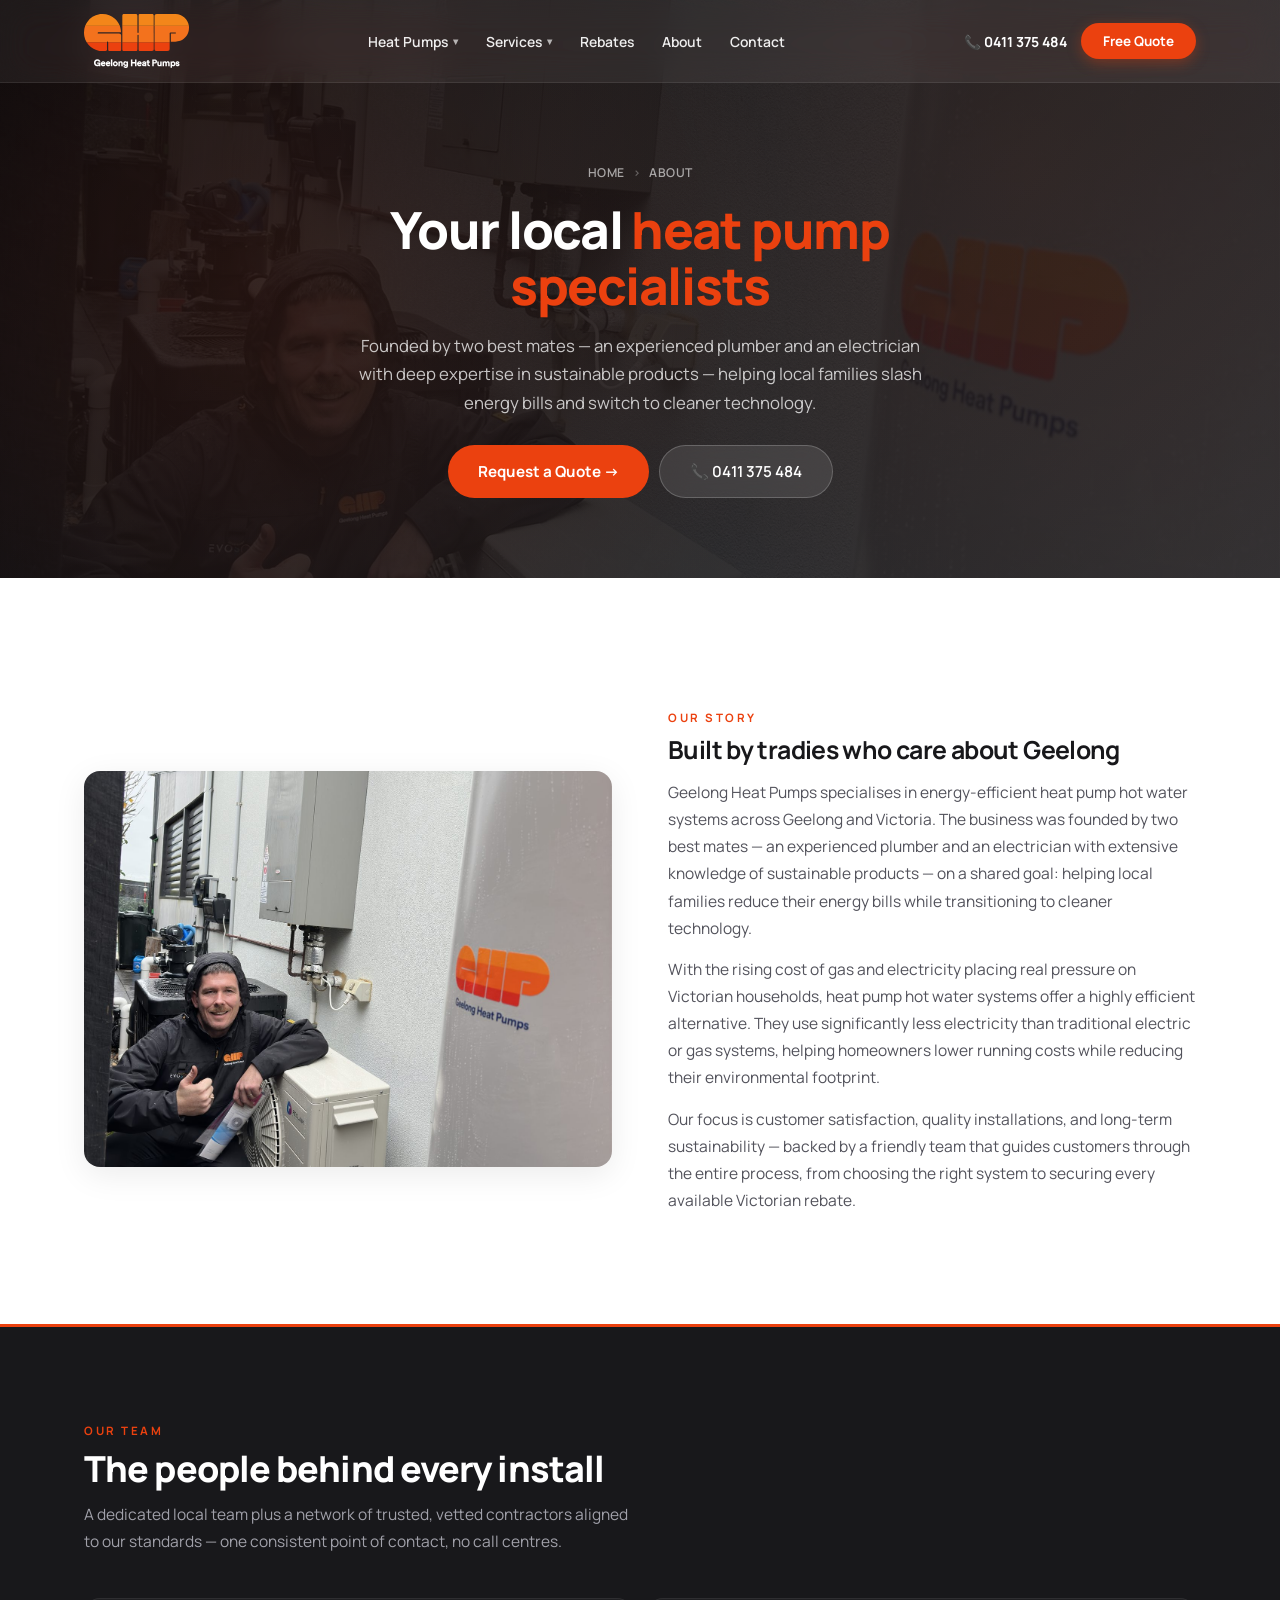
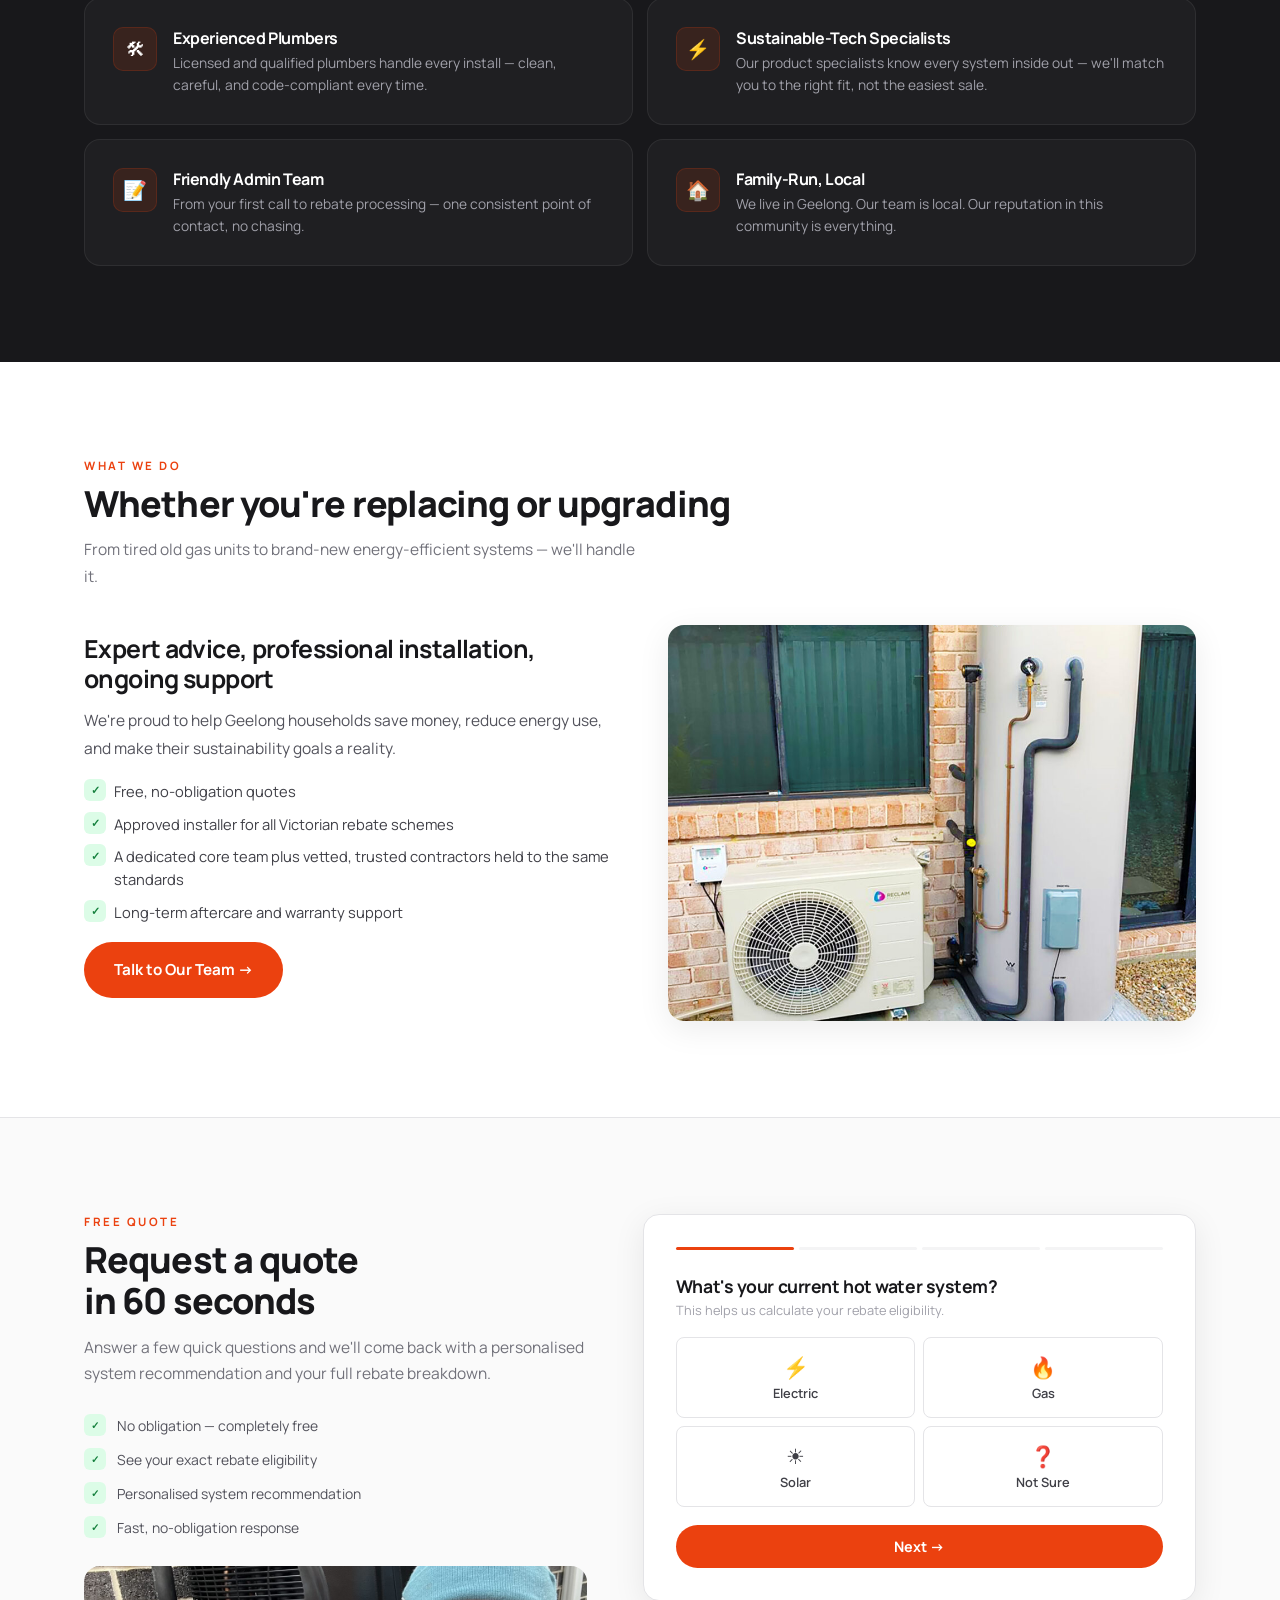
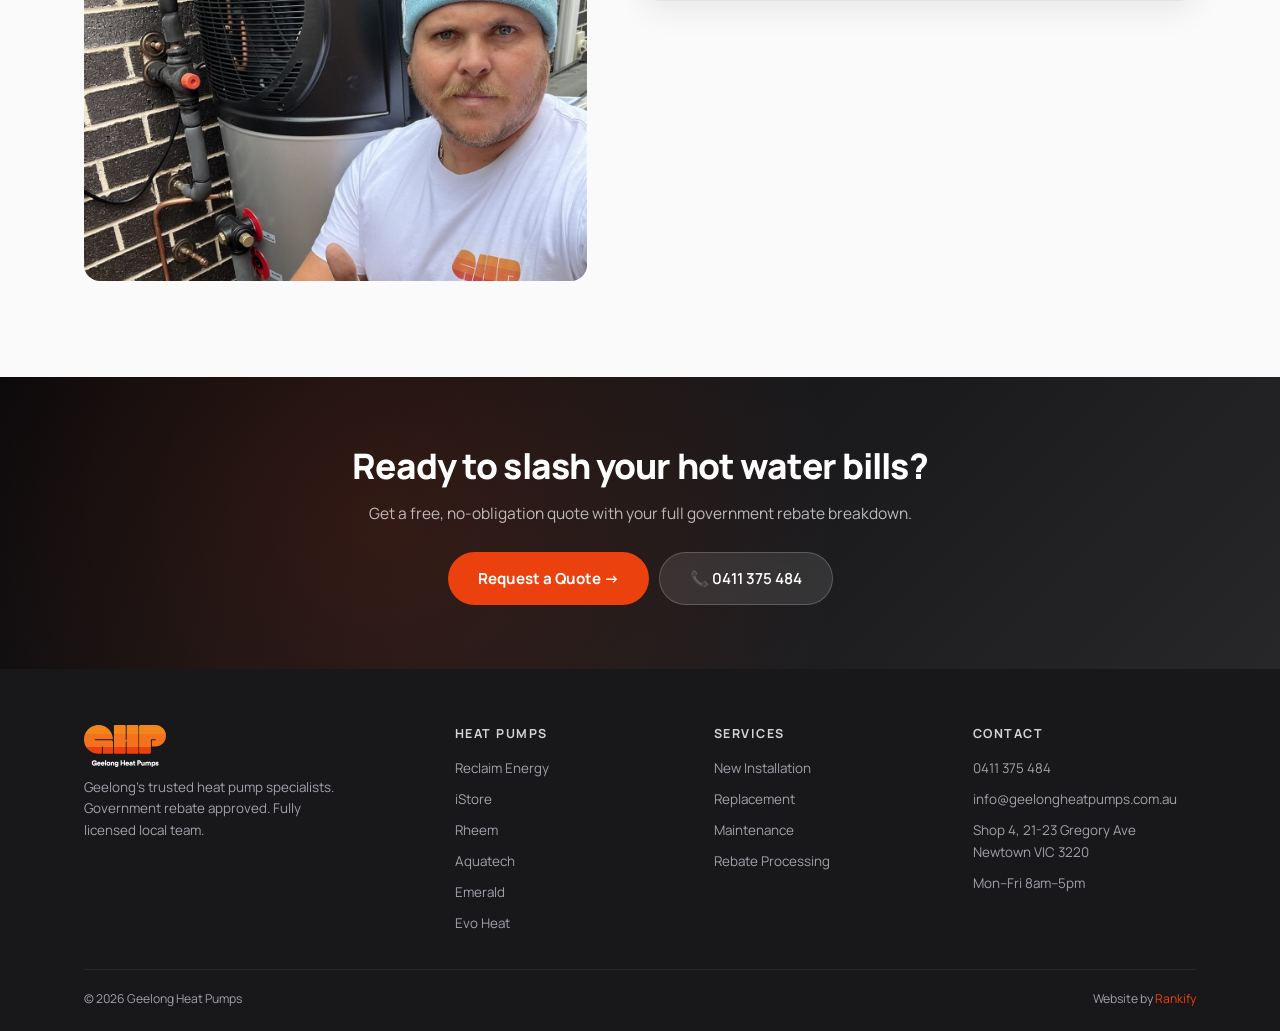
==== commit e3f190de: "Implement client feedback round 1 (Cam — Geelong Heat Pumps) BRAND & COLOUR - Brand orange refined t" ====
--- a/about.html
+++ b/about.html
@@ -24,6 +24,7 @@
           <a href="rheem.html">Rheem</a>
           <a href="aquatech.html">Aquatech</a>
           <a href="emeralds.html">Emerald</a>
+          <a href="evoheat.html">Evo Heat</a>
         </div>
       </li>
       <li class="has-dd"><a href="services.html">Services <span class="chev">&#9662;</span></a>
@@ -60,6 +61,7 @@
         <li><a href="rheem.html">Rheem</a></li>
         <li><a href="aquatech.html">Aquatech</a></li>
         <li><a href="emeralds.html">Emerald</a></li>
+        <li><a href="evoheat.html">Evo Heat</a></li>
       </ul>
     </li>
     <li class="mdd">
@@ -114,7 +116,7 @@
   <div class="ctr">
     <div class="sec-tag fade">Our Team</div>
     <h2 class="sec-t fade">The people behind every install</h2>
-    <p class="sec-sub fade">A small, tight team that handles your project end to end &mdash; no call centres, no subcontractors you've never met.</p>
+    <p class="sec-sub fade">A dedicated local team plus a network of trusted, vetted contractors aligned to our standards &mdash; one consistent point of contact, no call centres.</p>
     <div class="why-g">
       <div class="wcard fade"><div class="wico">&#128736;</div><div><h4>Experienced Plumbers</h4><p>Licensed and qualified plumbers handle every install &mdash; clean, careful, and code-compliant every time.</p></div></div>
       <div class="wcard fade"><div class="wico">&#9889;</div><div><h4>Sustainable-Tech Specialists</h4><p>Our product specialists know every system inside out &mdash; we'll match you to the right fit, not the easiest sale.</p></div></div>
@@ -136,8 +138,8 @@
         <ul class="tlist">
           <li>Free, no-obligation quotes</li>
           <li>Approved installer for all Victorian rebate schemes</li>
-          <li>Licensed plumbers and electricians</li>
-          <li>Price beat guarantee on every quote</li>
+          <li>A dedicated core team plus vetted, trusted contractors held to the same standards</li>
+          
           <li>Long-term aftercare and warranty support</li>
         </ul>
         <p style="margin-top:18px"><a href="#quote-form" class="btn-p">Talk to Our Team &rarr;</a></p>
@@ -227,7 +229,7 @@
     <div class="foot-g">
       <div class="foot-brand">
         <a href="index.html" class="logo"><img src="images/logo-white-text.svg" alt="Geelong Heat&nbsp;Pumps" class="logo-light"><img src="images/logo-original.svg" alt="Geelong Heat&nbsp;Pumps" class="logo-dark"></a>
-        <p>Geelong's trusted heat&nbsp;pump specialists. Government rebate approved. Price beat guarantee on every install.</p>
+        <p>Geelong's trusted heat&nbsp;pump specialists. Government rebate approved. Fully licensed local team.</p>
       </div>
       <div><h4>Heat&nbsp;Pumps</h4><ul class="foot-l">
         <li><a href="reclaim.html">Reclaim Energy</a></li>
@@ -235,6 +237,7 @@
         <li><a href="rheem.html">Rheem</a></li>
         <li><a href="aquatech.html">Aquatech</a></li>
         <li><a href="emeralds.html">Emerald</a></li>
+        <li><a href="evoheat.html">Evo Heat</a></li>
       </ul></div>
       <div><h4>Services</h4><ul class="foot-l">
         <li><a href="services.html">New Installation</a></li>
--- a/assets/site.css
+++ b/assets/site.css
@@ -1,7 +1,14 @@
 /* GEELONG HEAT PUMPS — shared styles */
 *,*::before,*::after{margin:0;padding:0;box-sizing:border-box}
 :root{
-  --orange:#e8590c;--orange-dark:#c2410c;--orange-light:#fff4ed;--orange-50:#fff8f3;--orange-glow:rgba(232,89,12,0.12);
+  /* Brand colors sampled directly from logo SVG */
+  --orange:#eb410f;            /* primary — logo bottom red-orange */
+  --orange-dark:#c2330a;       /* darker shade for hover/active */
+  --orange-mid:#f3721d;        /* logo middle orange */
+  --orange-light:#fff4ed;      /* background tint */
+  --orange-50:#fff8f3;
+  --orange-glow:rgba(235,65,15,0.14);
+  --navy:#030054;              /* logo text navy — occasional accent */
   --red:#dc2626;--red-light:#fef2f2;
   --green:#15803d;--green-light:#dcfce7;
   --amber:#d97706;
@@ -41,7 +48,7 @@
 .dropdown a.dd-feat:hover{background:var(--orange);color:#fff!important}
 .dropdown .dd-sep{height:1px;background:var(--g100);margin:4px 8px}
 .nav-r{display:flex;align-items:center;gap:14px}
-.nav-cta{background:var(--orange);color:#fff;padding:9px 22px;border-radius:50px;font-weight:700;font-size:.84rem;transition:all .2s;border:none;cursor:pointer;box-shadow:0 4px 14px rgba(232,89,12,.35)}
+.nav-cta{background:var(--orange);color:#fff;padding:9px 22px;border-radius:50px;font-weight:700;font-size:.84rem;transition:all .2s;border:none;cursor:pointer;box-shadow:0 4px 14px rgba(235,65,15,.35)}
 .nav-cta:hover{background:var(--orange-dark);transform:translateY(-1px)}
 .nav-ph{font-size:.87rem;font-weight:700;color:#fff;transition:color .2s;white-space:nowrap}
 .nav.scrolled .nav-ph{color:var(--g700)}
@@ -79,14 +86,13 @@
 .mdrawer-list .mdd-sub li a.dd-feat-mob{color:#fff;font-weight:700}
 .mdrawer-cta{display:flex;flex-direction:column;gap:10px;margin-top:auto}
 .mc-call{padding:14px;text-align:center;background:rgba(255,255,255,.08);border:1px solid rgba(255,255,255,.18);color:#fff;border-radius:50px;font-weight:700}
-.mc-quote{padding:14px;text-align:center;background:var(--orange);color:#fff;border-radius:50px;font-weight:700;box-shadow:0 4px 14px rgba(232,89,12,.4)}
+.mc-quote{padding:14px;text-align:center;background:var(--orange);color:#fff;border-radius:50px;font-weight:700;box-shadow:0 4px 14px rgba(235,65,15,.4)}
 
 /* HERO (homepage full) */
 .hero{padding:0;position:relative;overflow:hidden;display:flex;align-items:center}
 .hero-bg{position:absolute;inset:0;z-index:0}
 .hero-bg img{width:100%;height:100%;object-fit:cover;object-position:center top}
-.hero-bg::after{content:'';position:absolute;inset:0;background:linear-gradient(135deg,rgba(9,9,11,.72) 0%,rgba(9,9,11,.45) 50%,rgba(9,9,11,.25) 100%)}
-.hero-inner{position:relative;z-index:1;padding:140px 0 80px;width:100%}
+.hero-bg::after{content:'';position:absolute;inset:0;background:linear-gradient(135deg,rgba(9,9,11,.58) 0%,rgba(9,9,11,.28) 50%,rgba(235,65,15,.12) 100%)}.hero-inner{position:relative;z-index:2;padding:140px 0 80px;width:100%}
 .hero-content{max-width:600px}
 .hero-tag{display:inline-flex;align-items:center;gap:8px;background:rgba(255,255,255,.1);backdrop-filter:blur(12px);-webkit-backdrop-filter:blur(12px);border:1px solid rgba(255,255,255,.15);color:#fff;padding:6px 16px;border-radius:50px;font-size:.76rem;font-weight:600;margin-bottom:24px}
 .hero-tag .dot{width:6px;height:6px;background:var(--green);border-radius:50%;animation:pulse 2s infinite;box-shadow:0 0 8px var(--green)}
@@ -96,7 +102,7 @@
 .hero-sub{font-size:1.05rem;color:rgba(255,255,255,.78);line-height:1.7;margin-bottom:32px;max-width:520px}
 .hero-btns{display:flex;gap:10px;flex-wrap:wrap;margin-bottom:28px}
 .btn-p{display:inline-flex;align-items:center;gap:6px;background:var(--orange);color:#fff;padding:15px 30px;border-radius:50px;font-weight:700;font-size:.95rem;border:none;cursor:pointer;font-family:inherit;transition:all .25s}
-.btn-p:hover{background:var(--orange-dark);transform:translateY(-2px);box-shadow:0 8px 28px rgba(232,89,12,.35)}
+.btn-p:hover{background:var(--orange-dark);transform:translateY(-2px);box-shadow:0 8px 28px rgba(235,65,15,.35)}
 .btn-glass{display:inline-flex;align-items:center;gap:6px;background:rgba(255,255,255,.1);backdrop-filter:blur(12px);-webkit-backdrop-filter:blur(12px);border:1px solid rgba(255,255,255,.2);color:#fff;padding:15px 30px;border-radius:50px;font-weight:600;font-size:.95rem;cursor:pointer;font-family:inherit;transition:all .25s}
 .btn-glass:hover{background:rgba(255,255,255,.18);border-color:rgba(255,255,255,.3);transform:translateY(-1px)}
 .btn-dark{display:inline-flex;align-items:center;gap:6px;background:var(--g900);color:#fff;padding:15px 30px;border-radius:50px;font-weight:700;font-size:.95rem;cursor:pointer;font-family:inherit;transition:all .25s}
@@ -115,7 +121,7 @@
 
 /* PAGE HERO (compact, used on sub-pages) */
 .phero{position:relative;overflow:hidden;padding:160px 0 80px;background:linear-gradient(135deg,var(--g950) 0%,var(--g800) 100%)}
-.phero::before{content:'';position:absolute;inset:0;background:radial-gradient(circle at 20% 50%,rgba(232,89,12,.15) 0%,transparent 50%),radial-gradient(circle at 80% 30%,rgba(232,89,12,.08) 0%,transparent 50%);z-index:0}
+.phero::before{content:'';position:absolute;inset:0;background:radial-gradient(circle at 20% 50%,rgba(235,65,15,.15) 0%,transparent 50%),radial-gradient(circle at 80% 30%,rgba(235,65,15,.08) 0%,transparent 50%);z-index:0}
 .phero-bg{position:absolute;inset:0;z-index:0;opacity:.35}
 .phero-bg img{width:100%;height:100%;object-fit:cover}
 .phero-bg::after{content:'';position:absolute;inset:0;background:linear-gradient(135deg,rgba(9,9,11,.85) 0%,rgba(9,9,11,.6) 100%)}
@@ -164,7 +170,8 @@
 .fg{display:grid;grid-template-columns:repeat(3,1fr);gap:18px;margin-top:36px}
 .fg-card{background:var(--white);border:1.5px solid var(--g200);border-radius:var(--r);padding:30px 26px;transition:all .3s}
 .fg-card:hover{transform:translateY(-3px);border-color:var(--orange);box-shadow:var(--shadow-l)}
-.fg-ico{width:52px;height:52px;background:var(--orange-light);border-radius:12px;display:flex;align-items:center;justify-content:center;font-size:1.5rem;margin-bottom:18px}
+.fg-ico{width:52px;height:52px;background:var(--orange-light);border-radius:12px;display:flex;align-items:center;justify-content:center;font-size:1.5rem;margin-bottom:18px;color:var(--orange)}
+.fg-ico svg{width:26px;height:26px;stroke:currentColor;fill:none;stroke-width:1.75;stroke-linecap:round;stroke-linejoin:round}
 .fg-card h4{font-size:1.1rem;margin-bottom:6px}
 .fg-card p{font-size:.88rem;color:var(--g500);line-height:1.65}
 
@@ -180,7 +187,7 @@
 .rc-r .l{font-size:.9rem;color:var(--g600)}
 .rc-r .v{font-weight:700;font-size:.95rem;color:var(--g900)}
 .rc-r .v.s{color:var(--green)}
-.rc-tot{margin-top:14px;padding:18px;background:var(--orange-light);border-radius:var(--rxs);display:flex;justify-content:space-between;align-items:center;border:1px solid rgba(232,89,12,.1)}
+.rc-tot{margin-top:14px;padding:18px;background:var(--orange-light);border-radius:var(--rxs);display:flex;justify-content:space-between;align-items:center;border:1px solid rgba(235,65,15,.1)}
 .rc-tot .l{font-weight:700;color:var(--g900)}
 .rc-tot .v{font-size:1.7rem;font-weight:800;color:var(--orange)}
 .rc-note{margin-top:18px;padding:14px 16px;background:var(--red-light);border-radius:var(--rxs);font-size:.8rem;color:var(--g700);line-height:1.6;border-left:3px solid var(--red)}
@@ -188,6 +195,9 @@
 
 /* PRODUCTS */
 .prod-g{display:grid;grid-template-columns:repeat(3,1fr);gap:18px;margin-top:44px}
+.prod-g.cols-4{grid-template-columns:repeat(4,1fr)}
+.prod-g.cols-5{grid-template-columns:repeat(5,1fr);gap:14px}
+@media(max-width:1100px){.prod-g.cols-4,.prod-g.cols-5{grid-template-columns:repeat(2,1fr)}}
 .pcard{background:var(--white);border:1.5px solid var(--g200);border-radius:var(--r);padding:0;transition:all .3s;position:relative;overflow:hidden;display:flex;flex-direction:column}
 .pcard:hover{transform:translateY(-3px);box-shadow:var(--shadow-l);border-color:var(--g300)}
 .pcard.feat{border-color:var(--orange);box-shadow:0 0 0 1px var(--orange),var(--shadow)}
@@ -215,7 +225,7 @@
 .why-g{display:grid;grid-template-columns:1fr 1fr;gap:14px;margin-top:44px}
 .wcard{padding:28px;background:rgba(255,255,255,.03);border:1px solid rgba(255,255,255,.07);border-radius:var(--r);display:flex;gap:16px;transition:all .3s}
 .wcard:hover{background:rgba(255,255,255,.06);border-color:rgba(255,255,255,.12)}
-.wico{width:44px;height:44px;min-width:44px;background:rgba(232,89,12,.12);border:1px solid rgba(232,89,12,.18);border-radius:10px;display:flex;align-items:center;justify-content:center;font-size:1.2rem}
+.wico{width:44px;height:44px;min-width:44px;background:rgba(235,65,15,.12);border:1px solid rgba(235,65,15,.18);border-radius:10px;display:flex;align-items:center;justify-content:center;font-size:1.2rem}
 .wcard h4{font-size:1rem;font-weight:700;color:#fff;margin-bottom:3px}
 .wcard p{font-size:.86rem;color:var(--g400);line-height:1.6}
 
@@ -240,7 +250,7 @@
 @keyframes scrollRight{0%{transform:translateX(0)}100%{transform:translateX(-50%)}}
 @keyframes scrollLeft{0%{transform:translateX(-50%)}100%{transform:translateX(0)}}
 .rcard{width:360px;min-width:360px;background:var(--white);border:1.5px solid var(--g200);border-radius:var(--r);padding:24px;transition:all .35s cubic-bezier(.4,0,.2,1);flex-shrink:0;cursor:default}
-.rcard:hover{border-color:var(--orange);box-shadow:0 8px 30px rgba(232,89,12,.1);transform:translateY(-4px)}
+.rcard:hover{border-color:var(--orange);box-shadow:0 8px 30px rgba(235,65,15,.1);transform:translateY(-4px)}
 .rcard .rs{color:#f59e0b;margin-bottom:10px;font-size:.85rem;letter-spacing:2px;transition:transform .3s}
 .rcard:hover .rs{transform:scale(1.05)}
 .rcard .rt{font-size:.86rem;color:var(--g600);line-height:1.65;margin-bottom:14px}
@@ -327,7 +337,7 @@
 .proc{display:grid;grid-template-columns:repeat(4,1fr);gap:18px;margin-top:44px;position:relative}
 .pstep{padding:28px 24px;background:var(--white);border:1.5px solid var(--g200);border-radius:var(--r);text-align:center;position:relative;transition:all .3s}
 .pstep:hover{transform:translateY(-3px);border-color:var(--orange);box-shadow:var(--shadow-l)}
-.pnum{width:36px;height:36px;background:var(--orange);color:#fff;border-radius:50%;display:flex;align-items:center;justify-content:center;font-weight:800;font-size:.9rem;margin:0 auto 14px;box-shadow:0 4px 12px rgba(232,89,12,.3)}
+.pnum{width:36px;height:36px;background:var(--orange);color:#fff;border-radius:50%;display:flex;align-items:center;justify-content:center;font-weight:800;font-size:.9rem;margin:0 auto 14px;box-shadow:0 4px 12px rgba(235,65,15,.3)}
 .pstep h4{font-size:1rem;margin-bottom:6px}
 .pstep p{font-size:.85rem;color:var(--g500);line-height:1.55}
 
@@ -365,7 +375,7 @@
 .csel-chip{padding:10px 18px;border:1.5px solid var(--g200);border-radius:50px;cursor:pointer;font-weight:700;font-size:.85rem;transition:all .2s;background:#fff;color:var(--g700);font-family:inherit;display:inline-flex;align-items:center;gap:7px;user-select:none}
 .csel-chip:hover{border-color:var(--g400);transform:translateY(-1px)}
 .csel-chip .csel-dot{width:14px;height:14px;border:1.5px solid var(--g300);border-radius:4px;display:inline-flex;align-items:center;justify-content:center;font-size:.65rem;color:#fff;font-weight:800;transition:all .2s;flex-shrink:0}
-.csel-chip.on{background:var(--orange);color:#fff;border-color:var(--orange);box-shadow:0 4px 14px rgba(232,89,12,.28)}
+.csel-chip.on{background:var(--orange);color:#fff;border-color:var(--orange);box-shadow:0 4px 14px rgba(235,65,15,.28)}
 .csel-chip.on .csel-dot{background:#fff;border-color:#fff;color:var(--orange)}
 .csel-chip.dis{opacity:.45;cursor:not-allowed}
 .csel-chip.dis:hover{transform:none;border-color:var(--g200)}
@@ -398,7 +408,7 @@
 
 /* CTA STRIP (cross-page) */
 .cta-strip{padding:64px 0;background:linear-gradient(135deg,var(--g950),var(--g800));color:#fff;text-align:center;position:relative;overflow:hidden}
-.cta-strip::before{content:'';position:absolute;inset:0;background:radial-gradient(circle at 30% 50%,rgba(232,89,12,.15) 0%,transparent 50%)}
+.cta-strip::before{content:'';position:absolute;inset:0;background:radial-gradient(circle at 30% 50%,rgba(235,65,15,.15) 0%,transparent 50%)}
 .cta-strip>.ctr{position:relative;z-index:1}
 .cta-strip h2{color:#fff;font-size:clamp(1.6rem,2.8vw,2.2rem);margin-bottom:10px;font-weight:800}
 .cta-strip p{color:rgba(255,255,255,.7);max-width:560px;margin:0 auto 26px;line-height:1.7;font-size:.97rem}
@@ -420,12 +430,12 @@
 .foot-b a{color:var(--orange)}
 
 /* STICKY mobile floating pill — hidden until past hero */
-.sticky{position:fixed;bottom:14px;left:14px;right:14px;z-index:99;background:rgba(255,255,255,.55);backdrop-filter:blur(24px) saturate(1.6);-webkit-backdrop-filter:blur(24px) saturate(1.6);border:1px solid rgba(255,255,255,.6);padding:10px;display:none;gap:10px;box-shadow:0 8px 32px rgba(232,89,12,.18),0 2px 8px rgba(0,0,0,.08);border-radius:50px;opacity:0;transform:translateY(20px);pointer-events:none;transition:opacity .3s ease,transform .3s ease}
+.sticky{position:fixed;bottom:14px;left:14px;right:14px;z-index:99;background:rgba(255,255,255,.55);backdrop-filter:blur(24px) saturate(1.6);-webkit-backdrop-filter:blur(24px) saturate(1.6);border:1px solid rgba(255,255,255,.6);padding:10px;display:none;gap:10px;box-shadow:0 8px 32px rgba(235,65,15,.18),0 2px 8px rgba(0,0,0,.08);border-radius:50px;opacity:0;transform:translateY(20px);pointer-events:none;transition:opacity .3s ease,transform .3s ease}
 .sticky.show{opacity:1;transform:translateY(0);pointer-events:auto}
 .sticky a{flex:1 1 0;text-align:center;padding:13px 16px;border-radius:50px;font-weight:700;font-size:.85rem;text-transform:uppercase;letter-spacing:.5px;display:flex;align-items:center;justify-content:center;gap:6px;transition:all .2s}
-.sticky .sc{background:rgba(255,255,255,.85);border:1px solid rgba(232,89,12,.2);color:var(--orange-dark)}
+.sticky .sc{background:rgba(255,255,255,.85);border:1px solid rgba(235,65,15,.2);color:var(--orange-dark)}
 .sticky .sc:active{background:#fff}
-.sticky .sq{background:var(--orange);color:#fff;box-shadow:0 4px 14px rgba(232,89,12,.4)}
+.sticky .sq{background:var(--orange);color:#fff;box-shadow:0 4px 14px rgba(235,65,15,.4)}
 .sticky .sq:active{background:var(--orange-dark)}
 
 /* FADE */
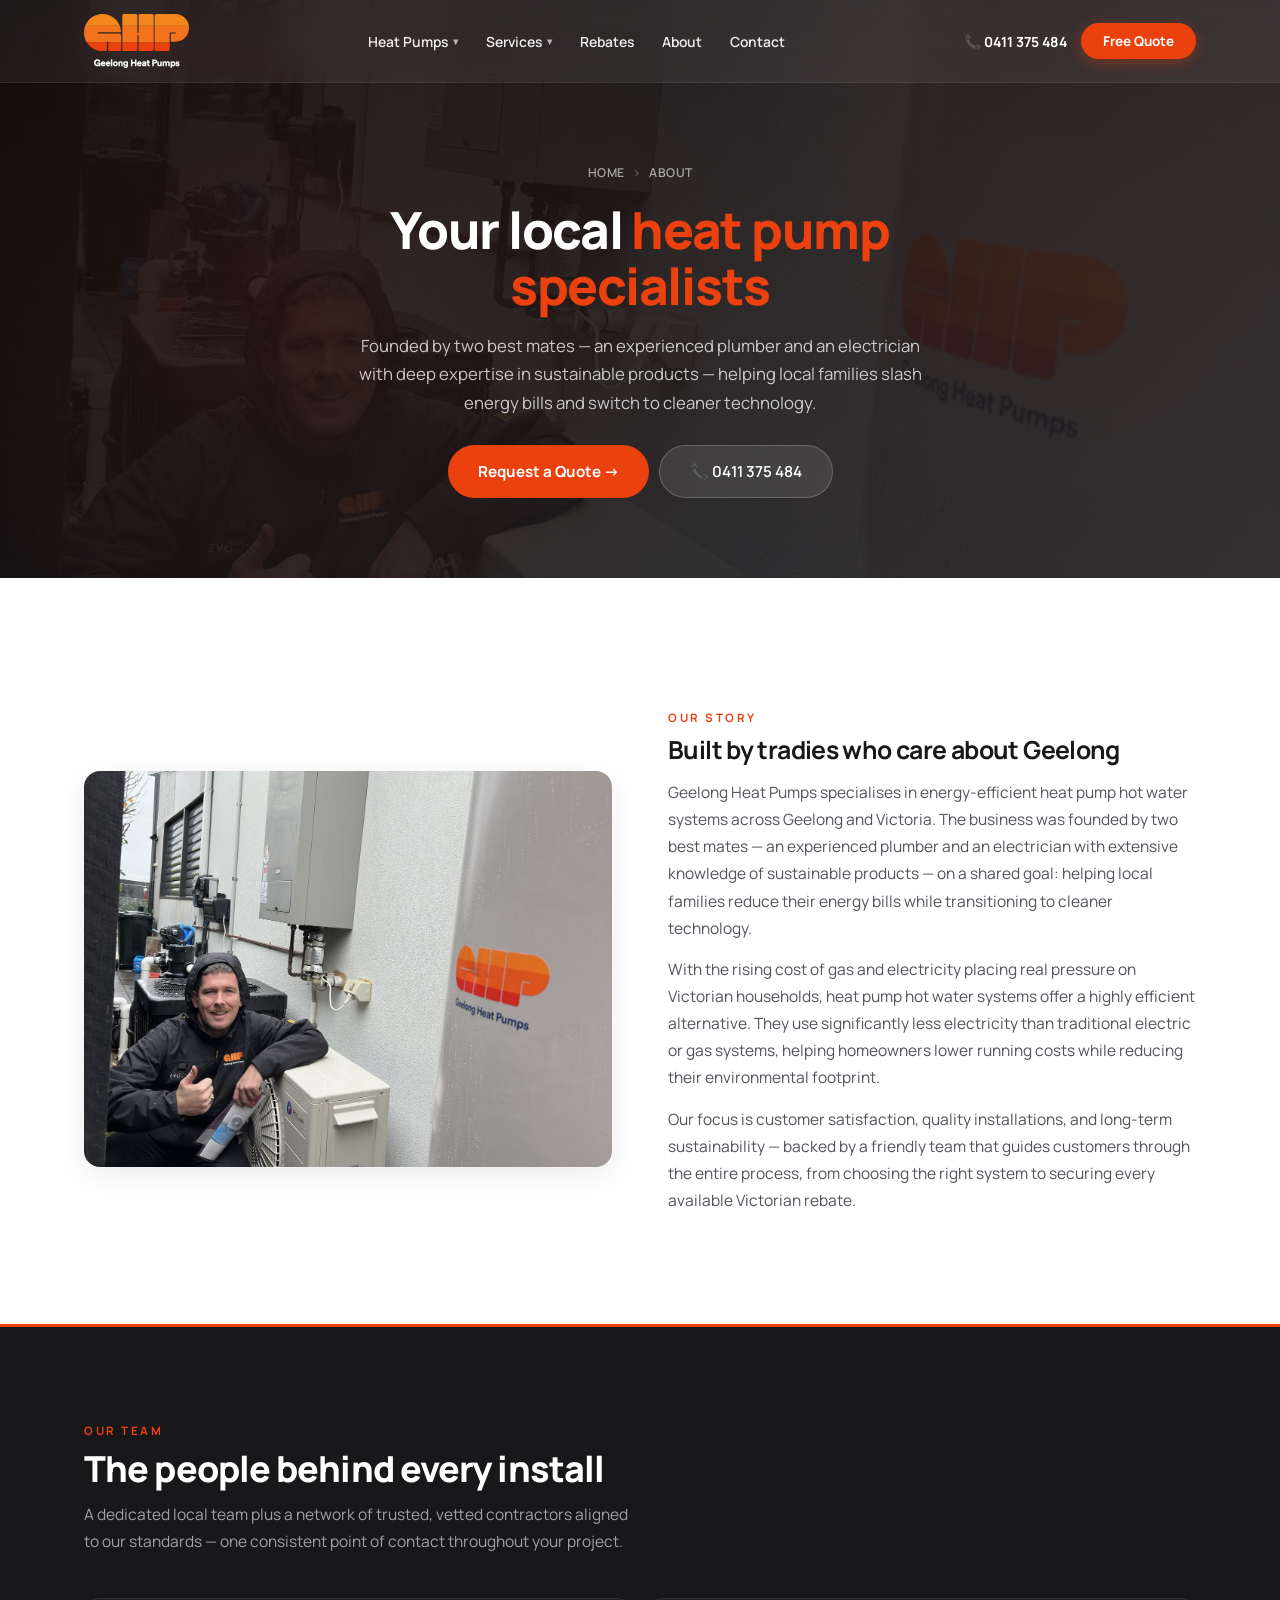
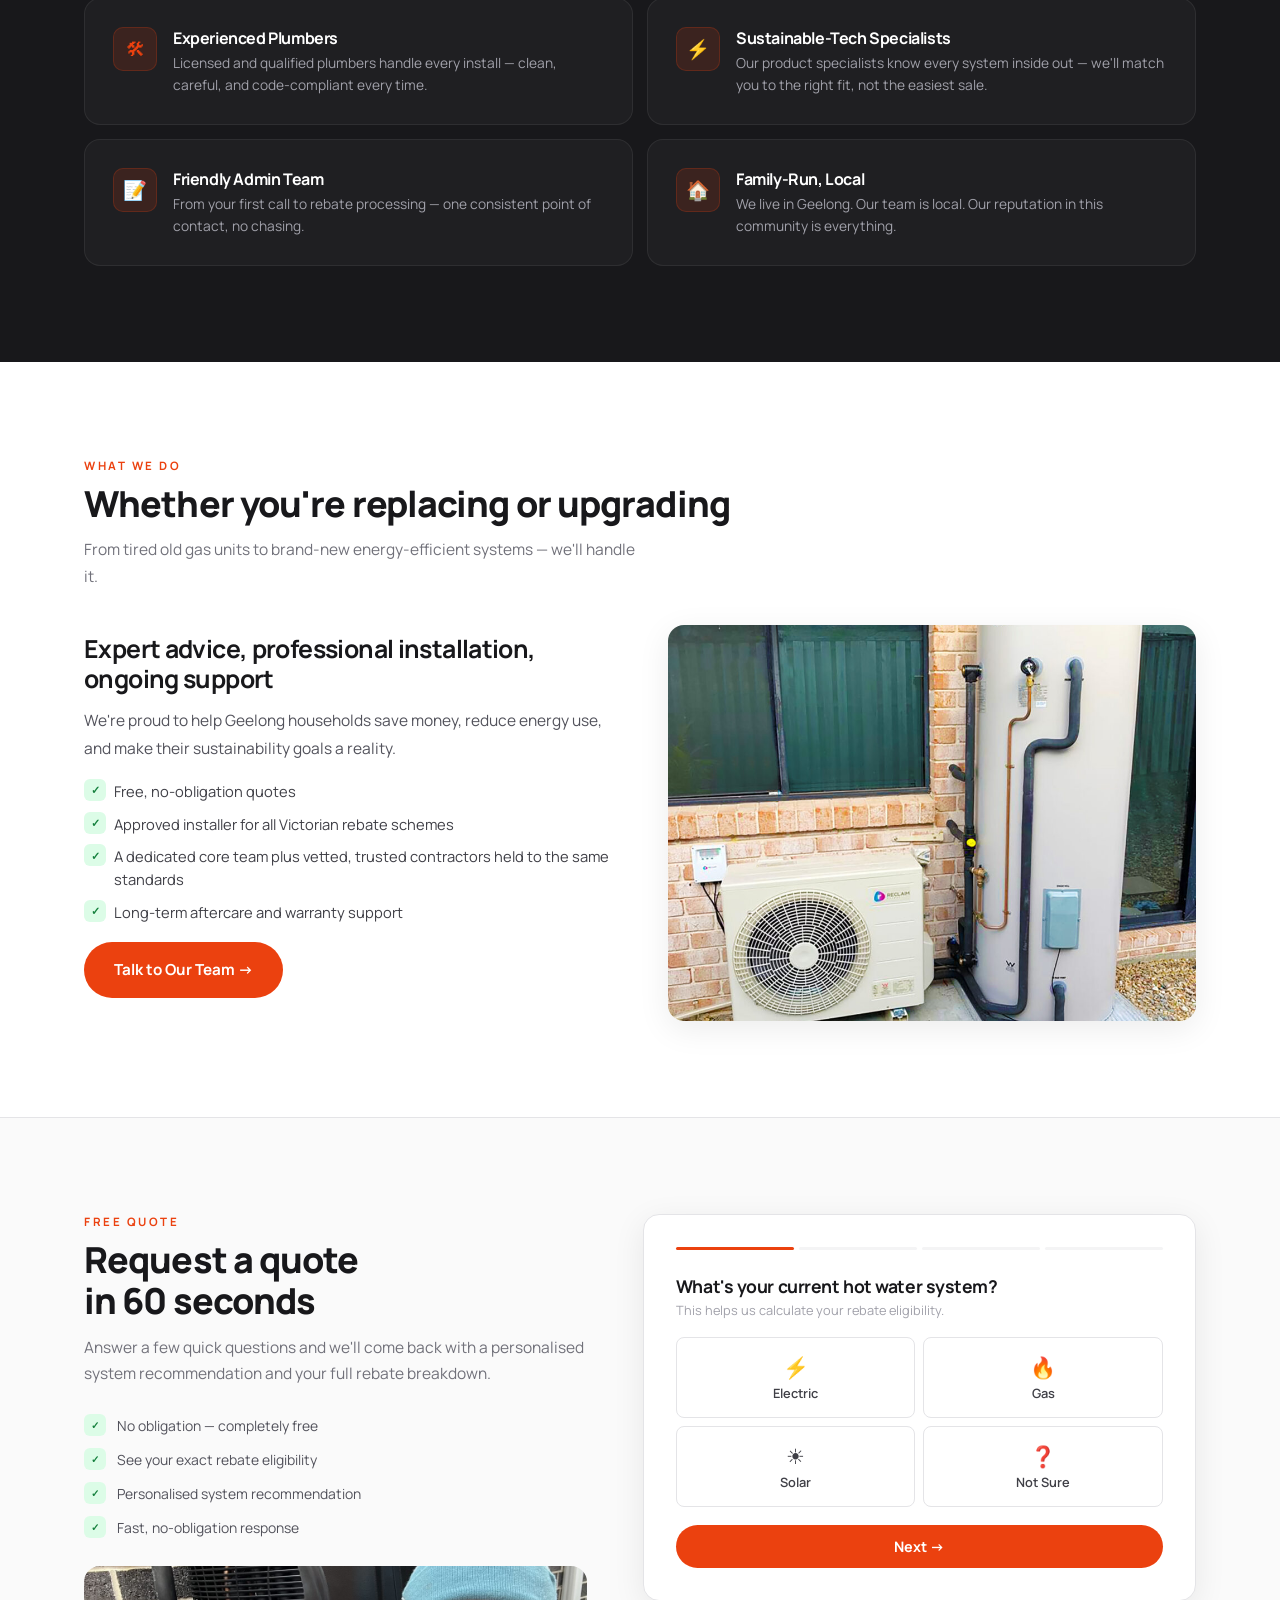
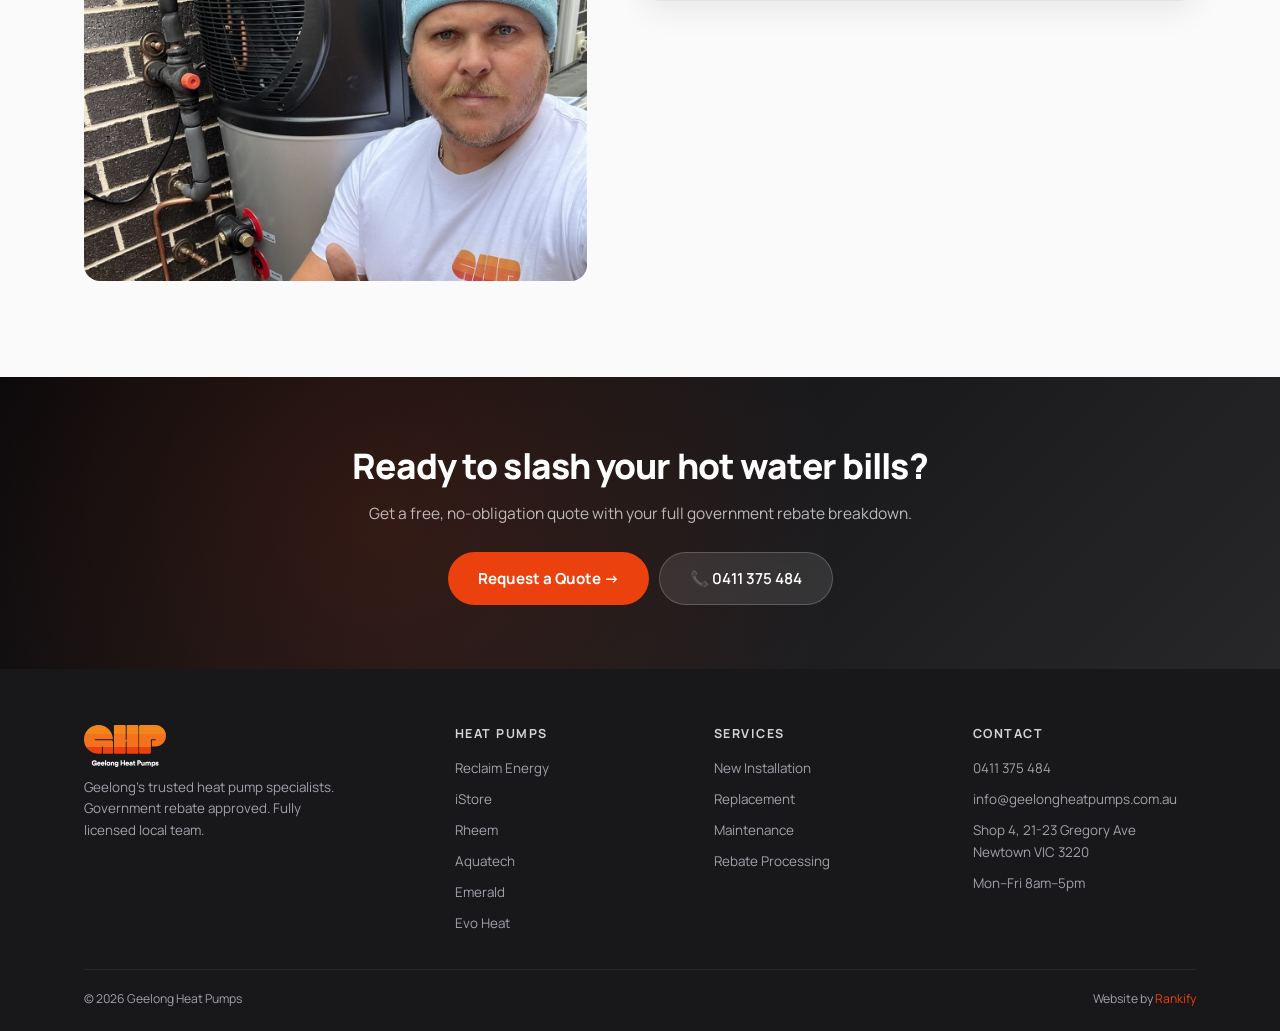
==== commit 0c94947d: "Remove 'no call centre' references (obvious for a local business) Co-Authored-By: Claude Opus 4.6 <n" ====
--- a/about.html
+++ b/about.html
@@ -116,7 +116,7 @@
   <div class="ctr">
     <div class="sec-tag fade">Our Team</div>
     <h2 class="sec-t fade">The people behind every install</h2>
-    <p class="sec-sub fade">A dedicated local team plus a network of trusted, vetted contractors aligned to our standards &mdash; one consistent point of contact, no call centres.</p>
+    <p class="sec-sub fade">A dedicated local team plus a network of trusted, vetted contractors aligned to our standards &mdash; one consistent point of contact throughout your project.</p>
     <div class="why-g">
       <div class="wcard fade"><div class="wico">&#128736;</div><div><h4>Experienced Plumbers</h4><p>Licensed and qualified plumbers handle every install &mdash; clean, careful, and code-compliant every time.</p></div></div>
       <div class="wcard fade"><div class="wico">&#9889;</div><div><h4>Sustainable-Tech Specialists</h4><p>Our product specialists know every system inside out &mdash; we'll match you to the right fit, not the easiest sale.</p></div></div>
--- a/assets/site.css
+++ b/assets/site.css
@@ -92,7 +92,7 @@
 .hero{padding:0;position:relative;overflow:hidden;display:flex;align-items:center}
 .hero-bg{position:absolute;inset:0;z-index:0}
 .hero-bg img{width:100%;height:100%;object-fit:cover;object-position:center top}
-.hero-bg::after{content:'';position:absolute;inset:0;background:linear-gradient(135deg,rgba(9,9,11,.58) 0%,rgba(9,9,11,.28) 50%,rgba(235,65,15,.12) 100%)}.hero-inner{position:relative;z-index:2;padding:140px 0 80px;width:100%}
+.hero-bg::after{content:'';position:absolute;inset:0;background:linear-gradient(105deg,rgba(9,9,11,.78) 0%,rgba(9,9,11,.55) 35%,rgba(9,9,11,.18) 65%,rgba(235,65,15,.08) 100%)}.hero-inner{position:relative;z-index:2;padding:140px 0 80px;width:100%}
 .hero-content{max-width:600px}
 .hero-tag{display:inline-flex;align-items:center;gap:8px;background:rgba(255,255,255,.1);backdrop-filter:blur(12px);-webkit-backdrop-filter:blur(12px);border:1px solid rgba(255,255,255,.15);color:#fff;padding:6px 16px;border-radius:50px;font-size:.76rem;font-weight:600;margin-bottom:24px}
 .hero-tag .dot{width:6px;height:6px;background:var(--green);border-radius:50%;animation:pulse 2s infinite;box-shadow:0 0 8px var(--green)}
@@ -112,7 +112,8 @@
 .hero-cards{display:flex;gap:10px;margin-top:36px}
 .hero-glass{flex:1;padding:14px 18px;background:rgba(255,255,255,.1);backdrop-filter:blur(20px) saturate(1.5);-webkit-backdrop-filter:blur(20px) saturate(1.5);border:1px solid rgba(255,255,255,.15);border-radius:var(--rs);display:flex;align-items:center;gap:10px;transition:all .3s;cursor:default}
 .hero-glass:hover{background:rgba(255,255,255,.16);transform:translateY(-2px)}
-.hero-glass .hg-icon{font-size:1.3rem}
+.hero-glass .hg-icon{font-size:1.3rem;display:flex;align-items:center;justify-content:center;color:#fff;width:28px;height:28px;flex-shrink:0}
+.hero-glass .hg-icon svg{width:24px;height:24px;stroke:currentColor;fill:none;stroke-width:1.75;stroke-linecap:round;stroke-linejoin:round}
 .hero-glass .hg-val{font-size:1.15rem;font-weight:800;color:#fff;line-height:1}
 .hero-glass .hg-label{font-size:.65rem;color:rgba(255,255,255,.6);font-weight:500}
 .hero-guarantee{position:absolute;bottom:40px;right:40px;z-index:1}
@@ -141,7 +142,8 @@
 .ben-item{padding:28px 24px;text-align:center;transition:all .3s;cursor:default}
 .ben-item:hover{background:var(--g50)}
 .ben-item:hover .ben-ico{transform:translateY(-3px)}
-.ben-ico{width:48px;height:48px;margin:0 auto 12px;background:var(--orange-light);border-radius:12px;display:flex;align-items:center;justify-content:center;font-size:1.4rem;transition:transform .3s cubic-bezier(.4,0,.2,1)}
+.ben-ico{width:48px;height:48px;margin:0 auto 12px;background:var(--orange-light);border-radius:12px;display:flex;align-items:center;justify-content:center;font-size:1.4rem;transition:transform .3s cubic-bezier(.4,0,.2,1);color:var(--orange)}
+.ben-ico svg{width:24px;height:24px;stroke:currentColor;fill:none;stroke-width:1.75;stroke-linecap:round;stroke-linejoin:round}
 .ben-item h4{font-size:.88rem;font-weight:700;margin-bottom:4px;color:var(--g900)}
 .ben-item p{font-size:.78rem;color:var(--g500);line-height:1.5}
 
@@ -225,7 +227,8 @@
 .why-g{display:grid;grid-template-columns:1fr 1fr;gap:14px;margin-top:44px}
 .wcard{padding:28px;background:rgba(255,255,255,.03);border:1px solid rgba(255,255,255,.07);border-radius:var(--r);display:flex;gap:16px;transition:all .3s}
 .wcard:hover{background:rgba(255,255,255,.06);border-color:rgba(255,255,255,.12)}
-.wico{width:44px;height:44px;min-width:44px;background:rgba(235,65,15,.12);border:1px solid rgba(235,65,15,.18);border-radius:10px;display:flex;align-items:center;justify-content:center;font-size:1.2rem}
+.wico{width:44px;height:44px;min-width:44px;background:rgba(235,65,15,.14);border:1px solid rgba(235,65,15,.22);border-radius:10px;display:flex;align-items:center;justify-content:center;font-size:1.2rem;color:var(--orange)}
+.wico svg{width:22px;height:22px;stroke:currentColor;fill:none;stroke-width:1.75;stroke-linecap:round;stroke-linejoin:round}
 .wcard h4{font-size:1rem;font-weight:700;color:#fff;margin-bottom:3px}
 .wcard p{font-size:.86rem;color:var(--g400);line-height:1.6}
 
@@ -469,7 +472,7 @@
   .urg-in{padding:28px 20px}
   .form-img{display:none}
   .qform-head{display:block}
-  .hero-bg img{object-position:center center}
+  .hero-bg img{object-position:78% center}
   .phero{padding:130px 0 64px}
 }
 @media(max-width:480px){
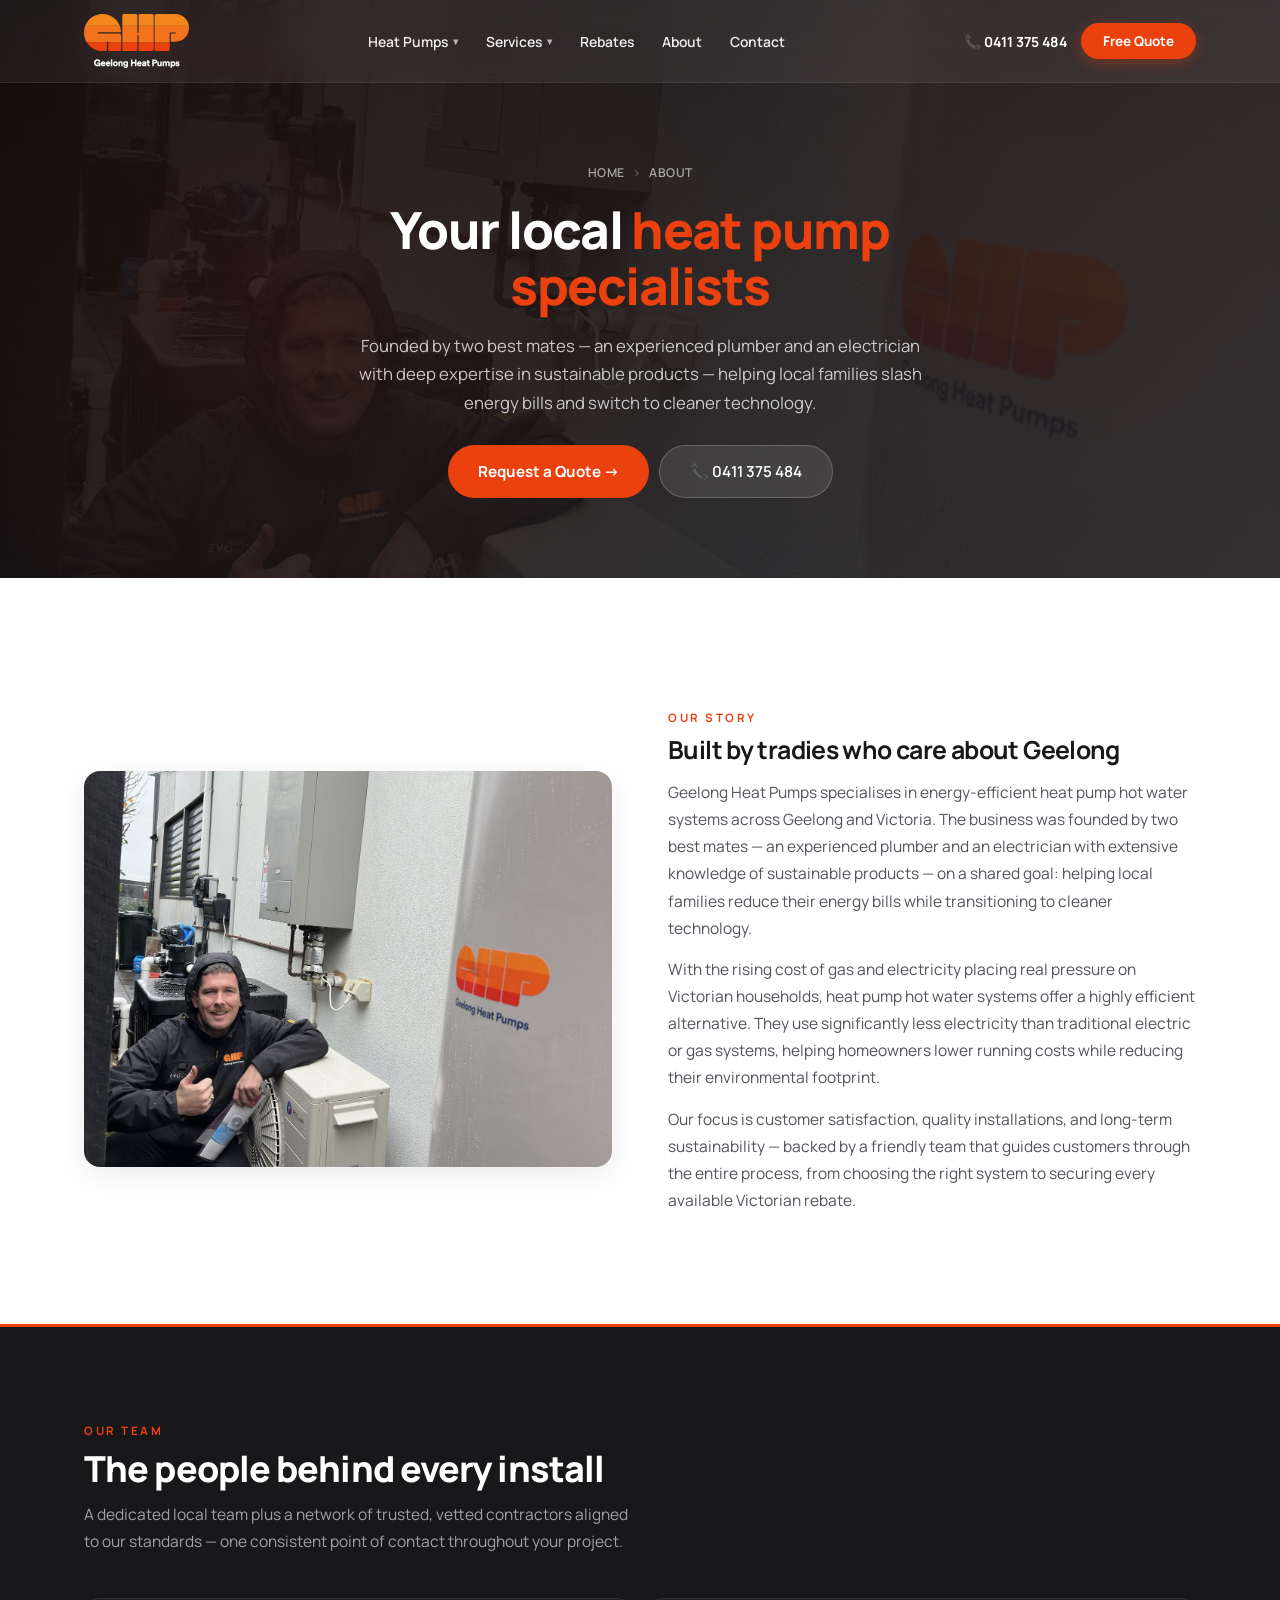
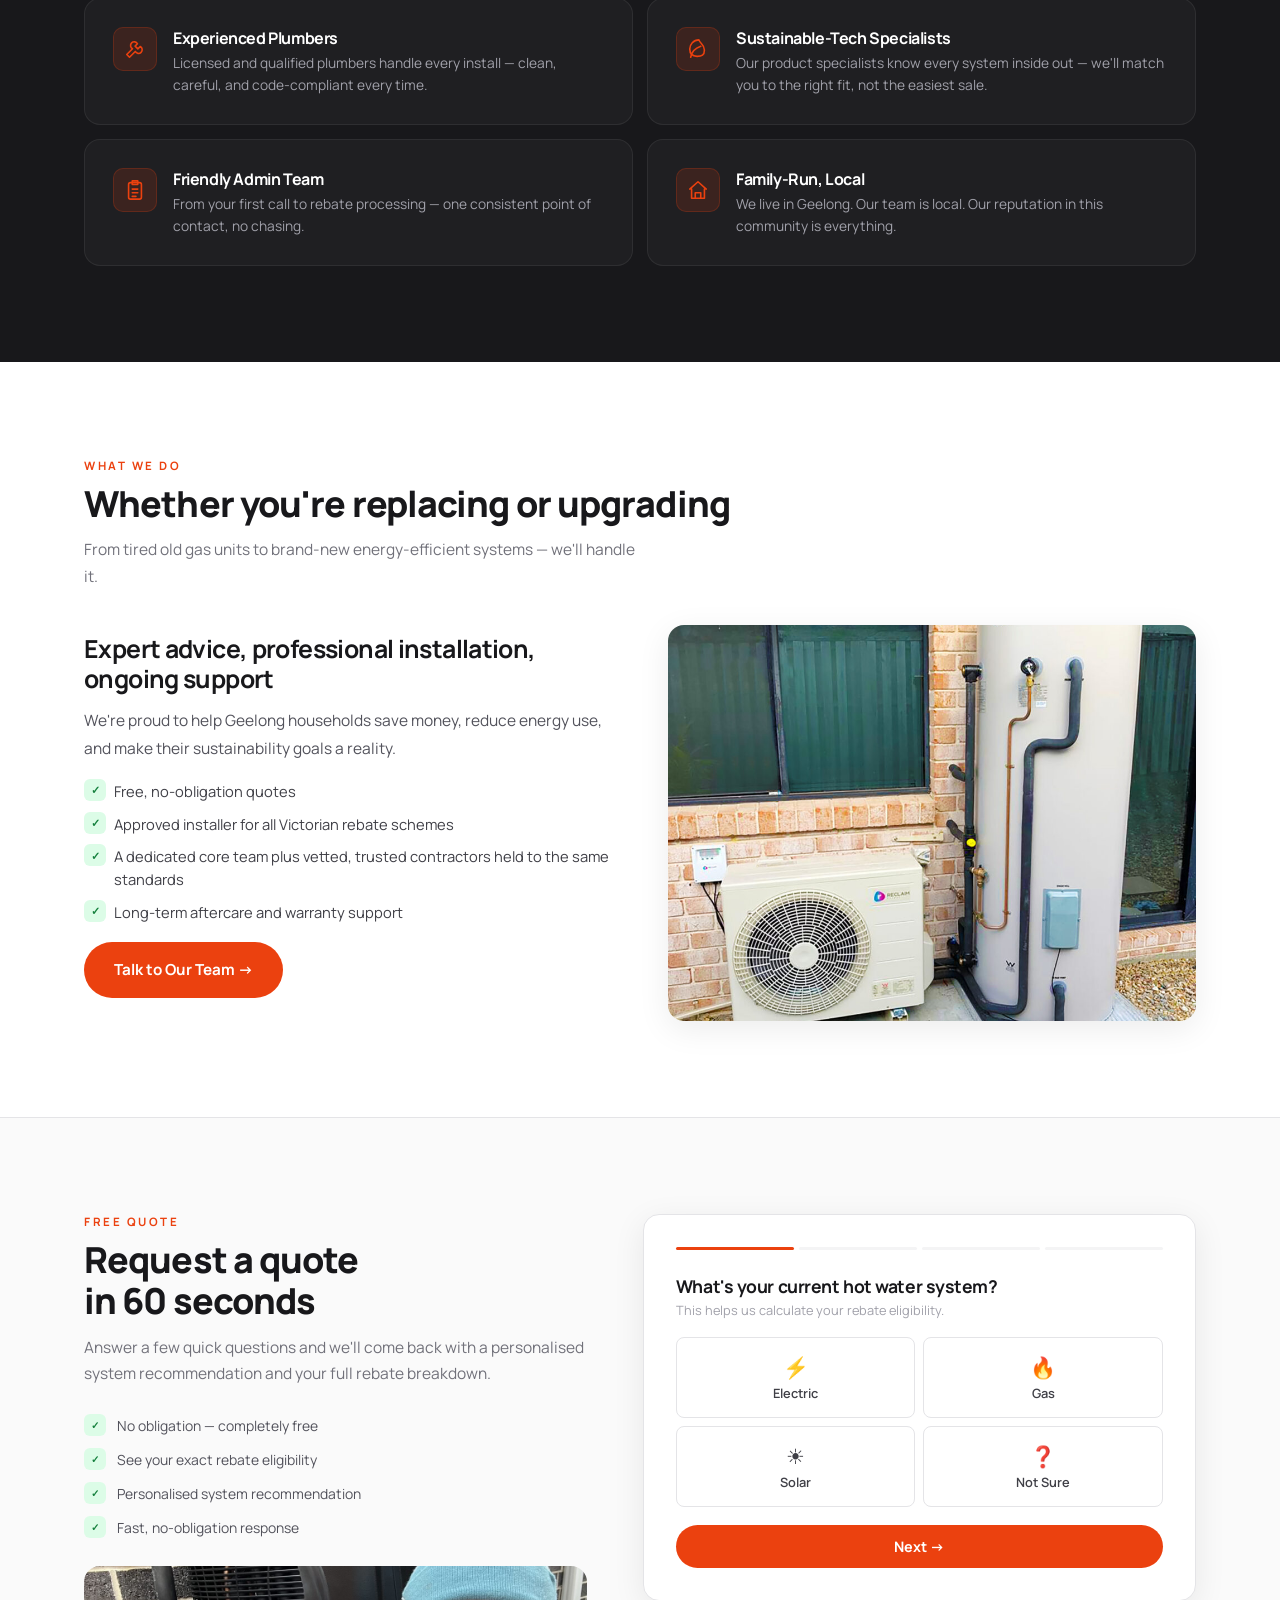
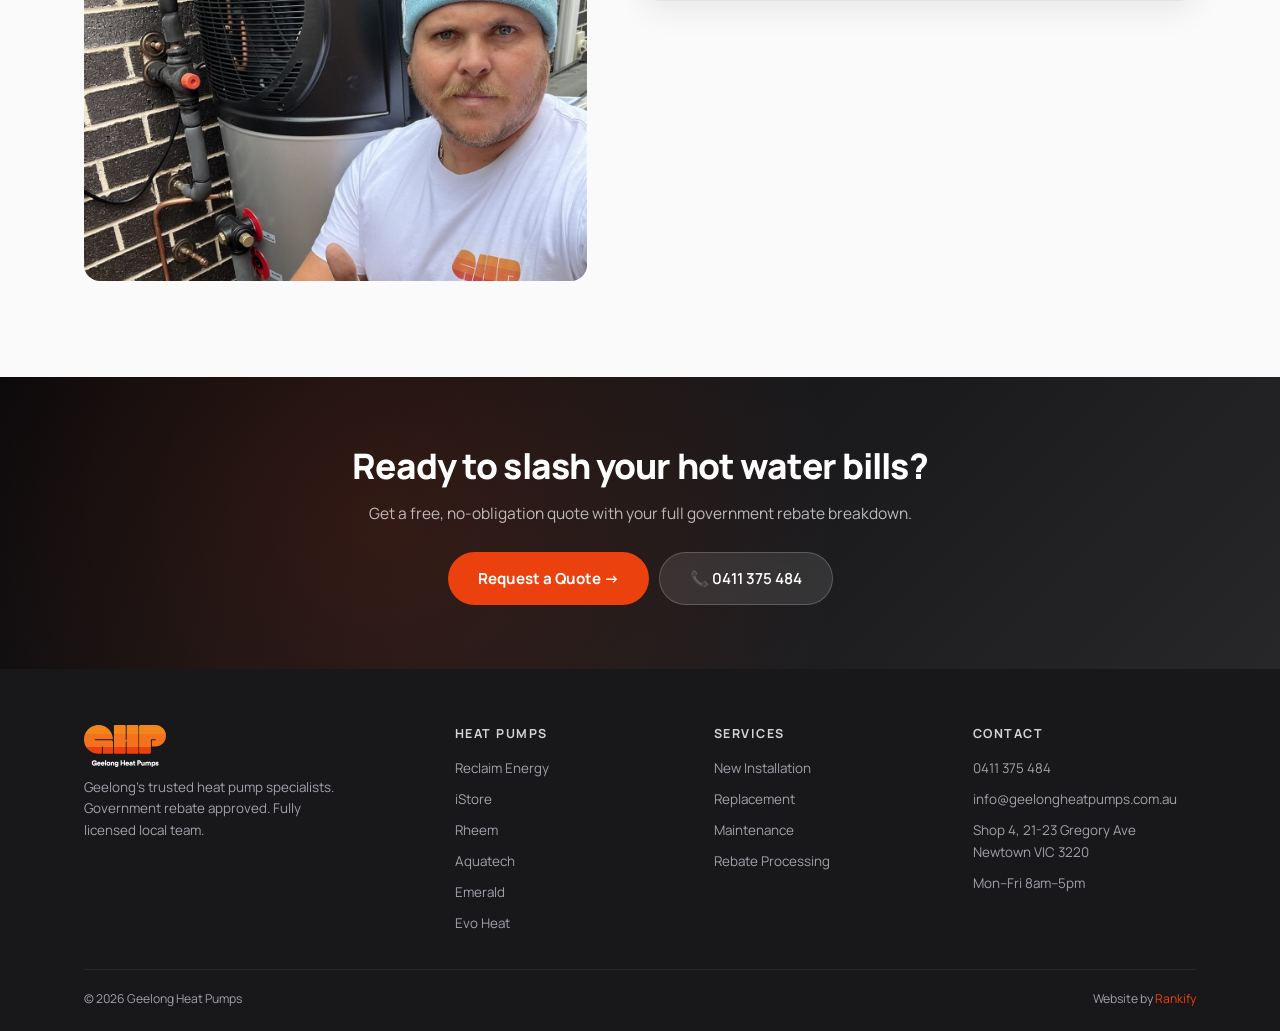
==== commit a8df751a: "About: replace 'Our Team' emoji icons with SVG line icons Wrench (plumbers), leaf (sustainable speci" ====
--- a/about.html
+++ b/about.html
@@ -118,10 +118,10 @@
     <h2 class="sec-t fade">The people behind every install</h2>
     <p class="sec-sub fade">A dedicated local team plus a network of trusted, vetted contractors aligned to our standards &mdash; one consistent point of contact throughout your project.</p>
     <div class="why-g">
-      <div class="wcard fade"><div class="wico">&#128736;</div><div><h4>Experienced Plumbers</h4><p>Licensed and qualified plumbers handle every install &mdash; clean, careful, and code-compliant every time.</p></div></div>
-      <div class="wcard fade"><div class="wico">&#9889;</div><div><h4>Sustainable-Tech Specialists</h4><p>Our product specialists know every system inside out &mdash; we'll match you to the right fit, not the easiest sale.</p></div></div>
-      <div class="wcard fade"><div class="wico">&#128221;</div><div><h4>Friendly Admin Team</h4><p>From your first call to rebate processing &mdash; one consistent point of contact, no chasing.</p></div></div>
-      <div class="wcard fade"><div class="wico">&#127968;</div><div><h4>Family-Run, Local</h4><p>We live in Geelong. Our team is local. Our reputation in this community is everything.</p></div></div>
+      <div class="wcard fade"><div class="wico"><svg viewBox="0 0 24 24" aria-hidden="true"><path d="M14.7 6.3a4 4 0 1 0-5.4 5.4L3 18l3 3 6.3-6.3a4 4 0 1 0 5.4-5.4l-2.6 2.6-3-3 2.6-2.6Z"/></svg></div><div><h4>Experienced Plumbers</h4><p>Licensed and qualified plumbers handle every install &mdash; clean, careful, and code-compliant every time.</p></div></div>
+      <div class="wcard fade"><div class="wico"><svg viewBox="0 0 24 24" aria-hidden="true"><path d="M11 20c-5 0-8-3-8-8 0-5 4-10 10-10 1 4 6 5 6 11s-3 7-8 7Z"/><path d="M4 21c1-6 5-10 11-12"/></svg></div><div><h4>Sustainable-Tech Specialists</h4><p>Our product specialists know every system inside out &mdash; we'll match you to the right fit, not the easiest sale.</p></div></div>
+      <div class="wcard fade"><div class="wico"><svg viewBox="0 0 24 24" aria-hidden="true"><rect x="5" y="4" width="14" height="18" rx="2"/><path d="M9 2h6v4H9z"/><path d="M9 11h6M9 15h6M9 19h4"/></svg></div><div><h4>Friendly Admin Team</h4><p>From your first call to rebate processing &mdash; one consistent point of contact, no chasing.</p></div></div>
+      <div class="wcard fade"><div class="wico"><svg viewBox="0 0 24 24" aria-hidden="true"><path d="M3 11 12 3l9 8M5 11v10h14V11M9 21v-6h6v6"/></svg></div><div><h4>Family-Run, Local</h4><p>We live in Geelong. Our team is local. Our reputation in this community is everything.</p></div></div>
     </div>
   </div>
 </section>
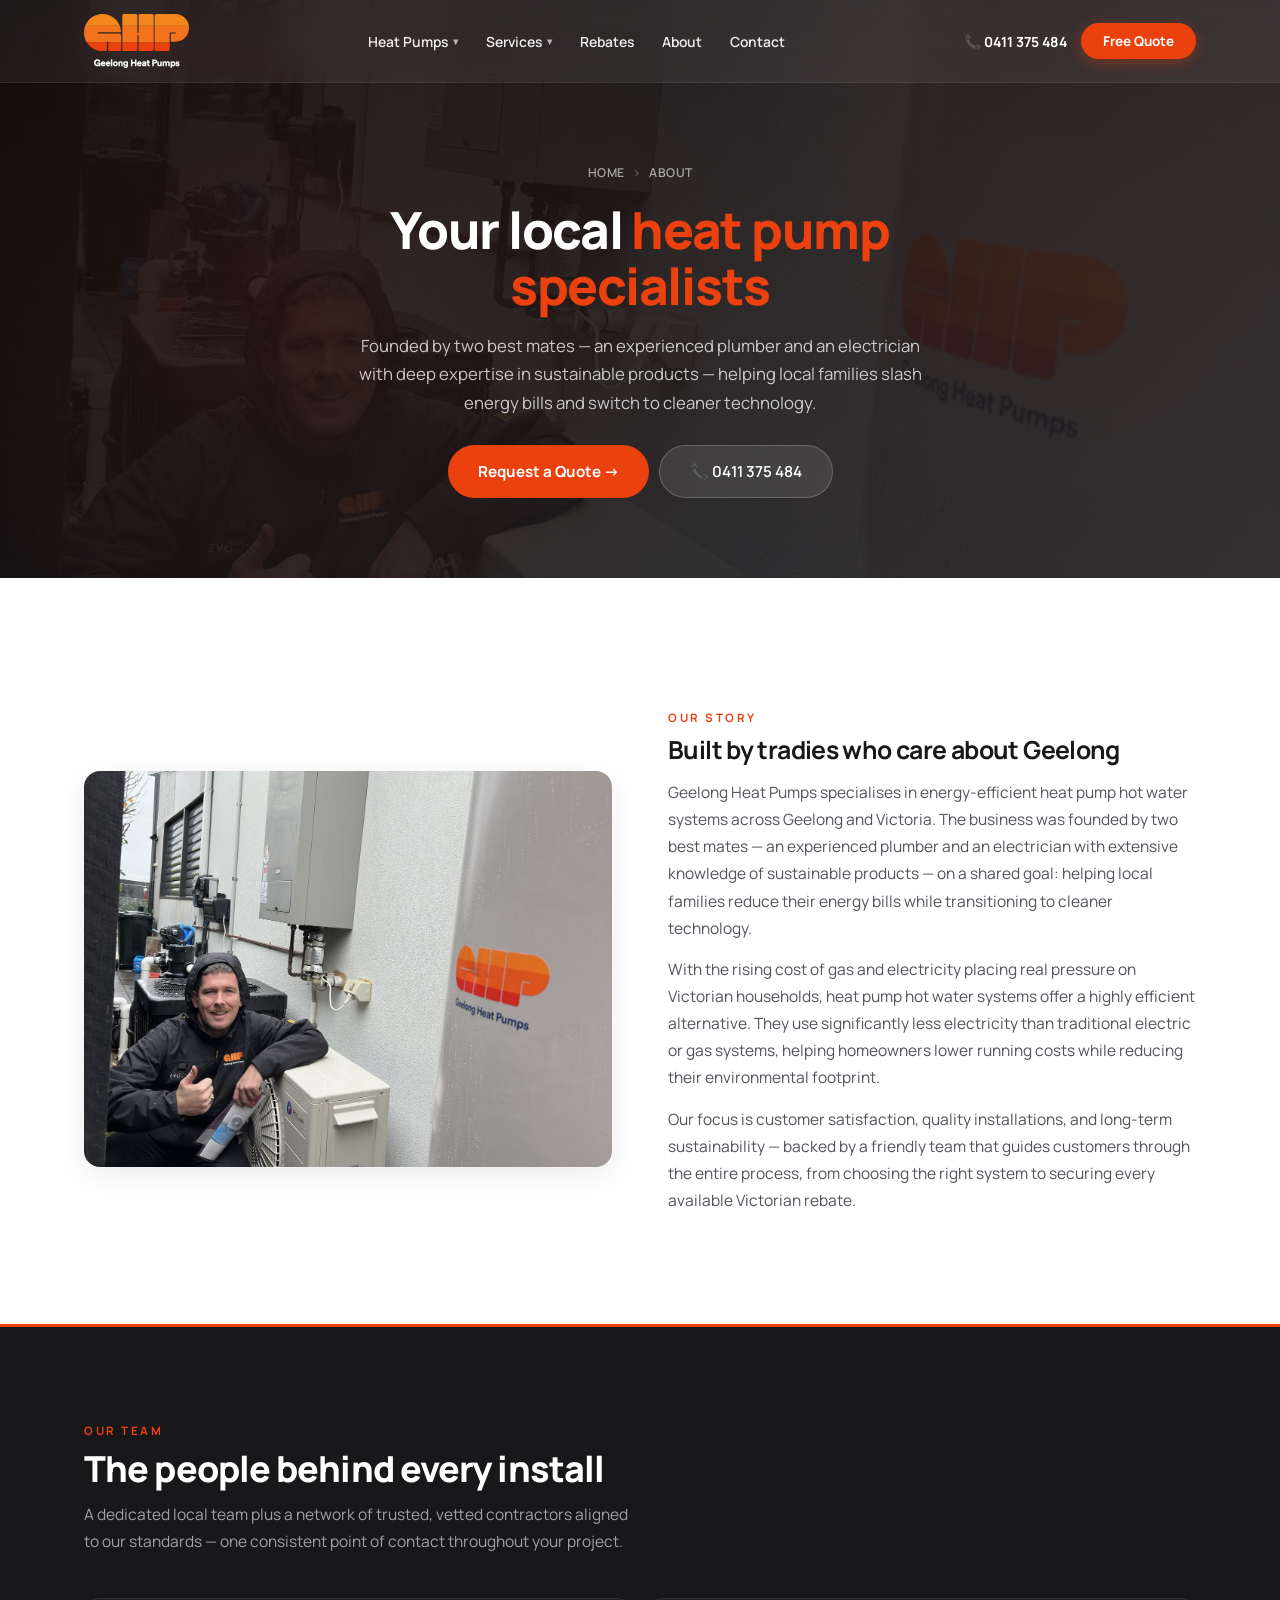
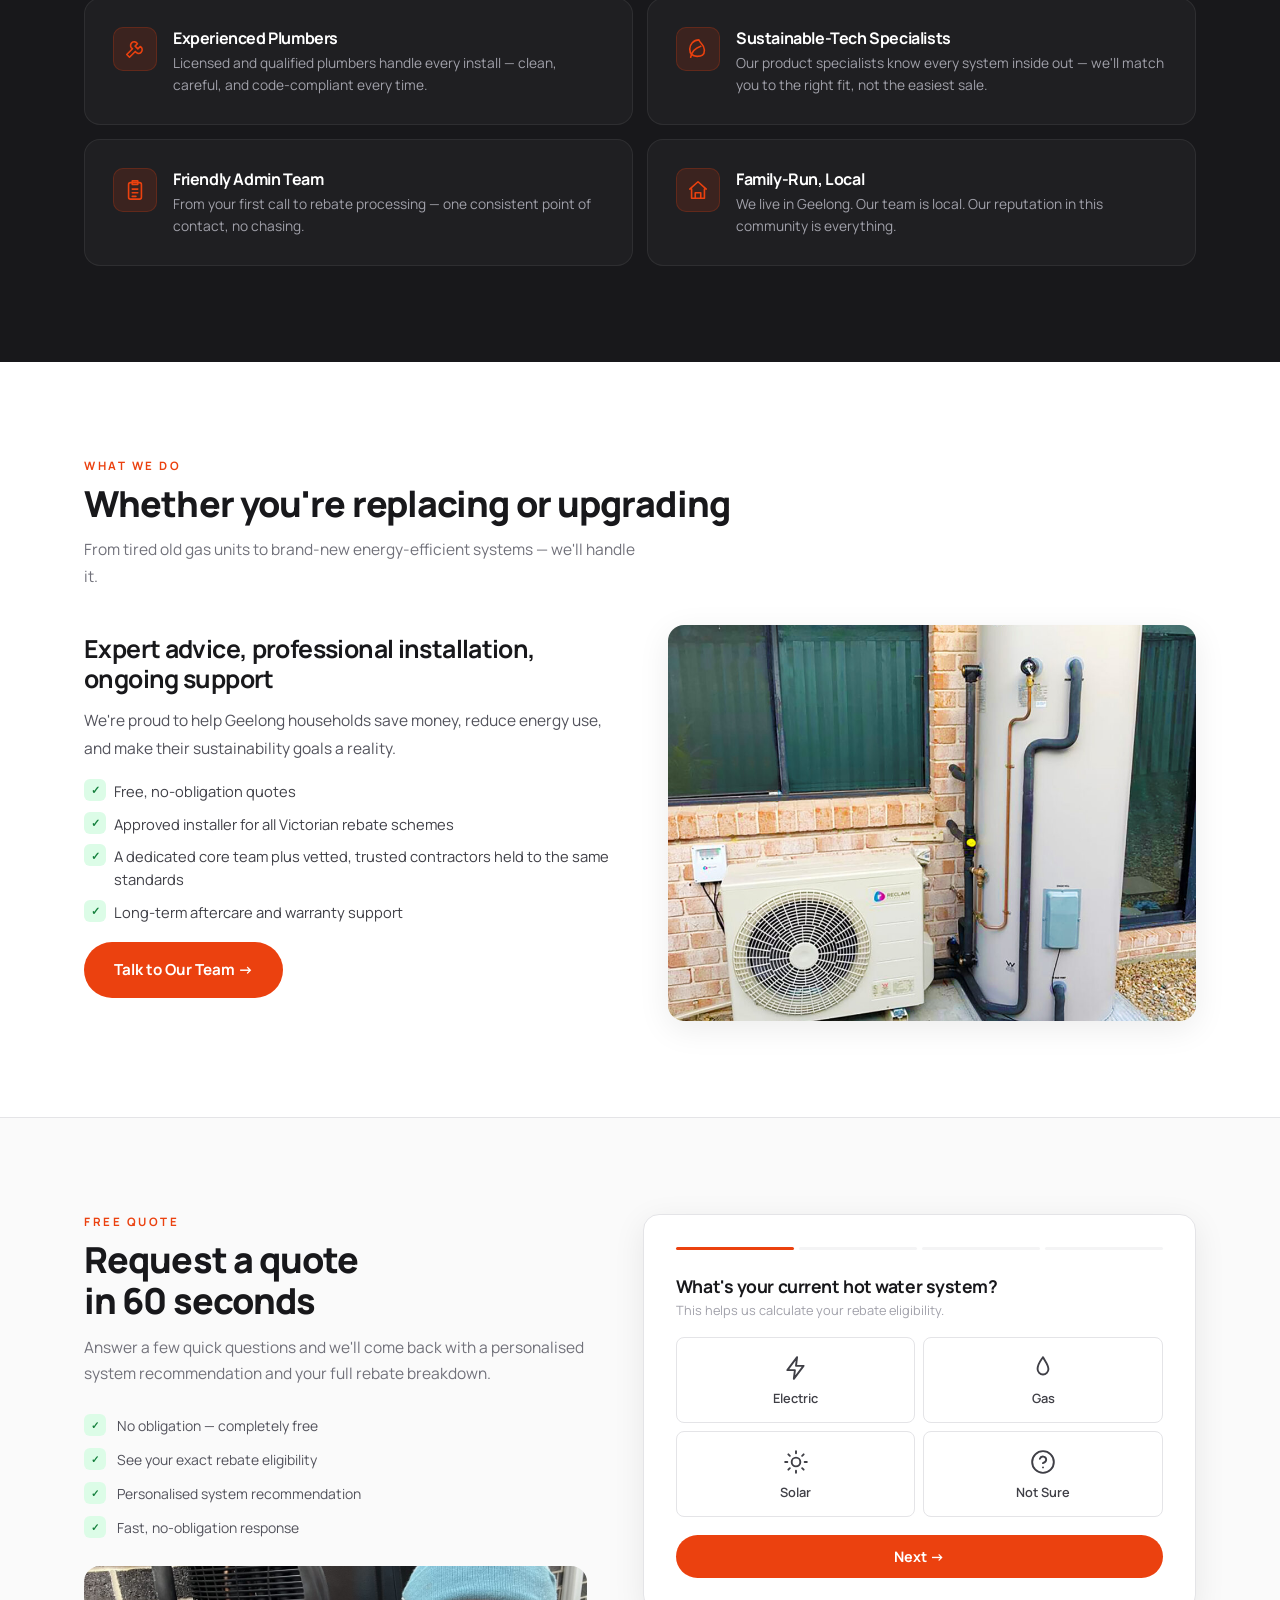
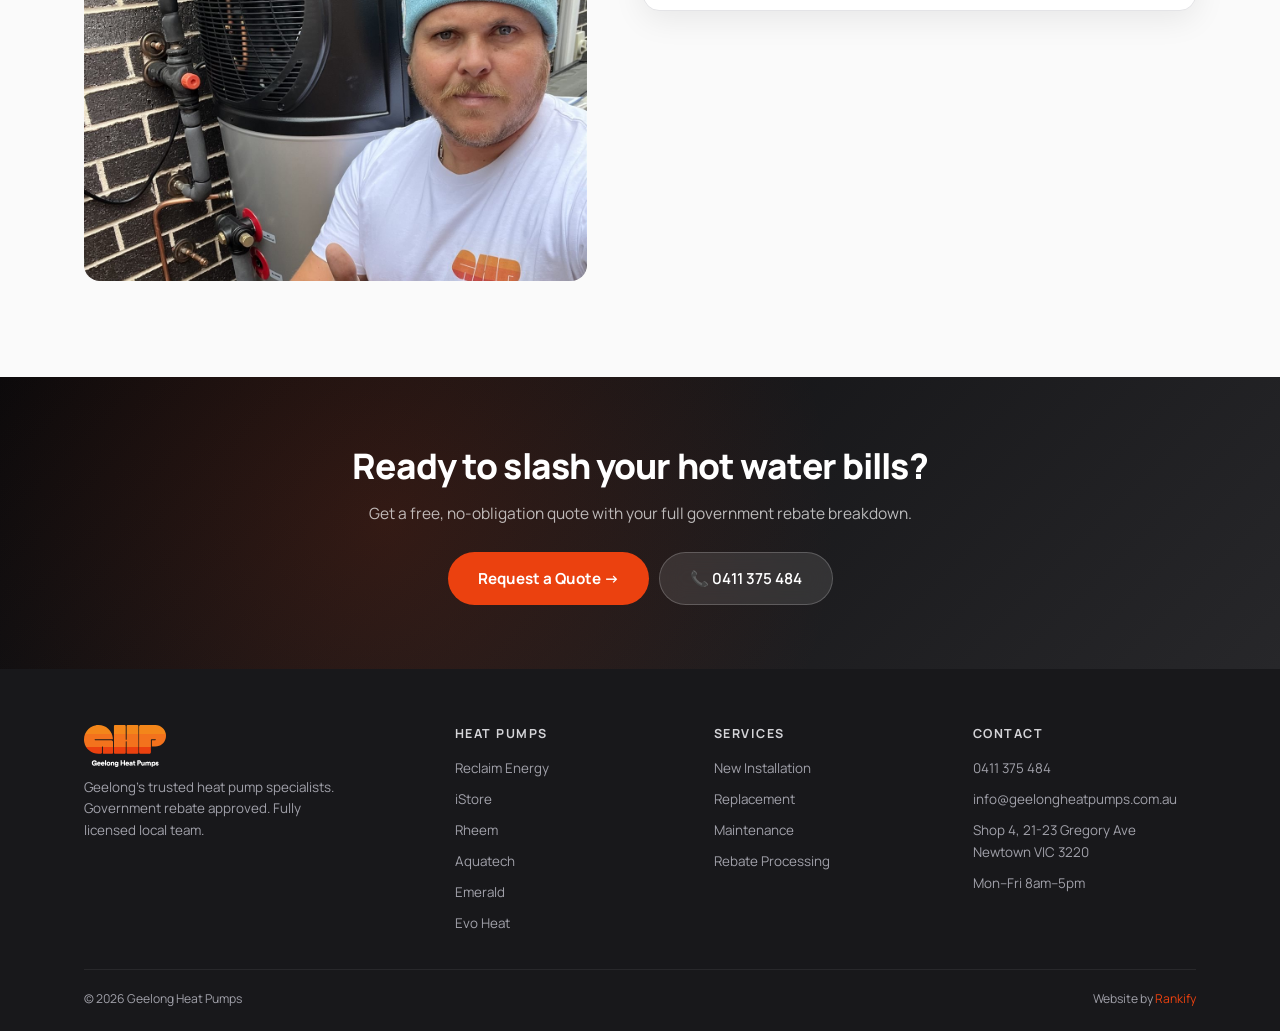
==== commit 85760f49: "Sitewide: every emoji icon → consistent SVG line icon set - Quote forms: option icons (.oico) all st" ====
--- a/about.html
+++ b/about.html
@@ -170,30 +170,30 @@
         <div class="fslide active" data-s="1" data-field="Current System">
           <h3>What&apos;s your current hot&nbsp;water system?</h3><p class="fsub">This helps us calculate your rebate eligibility.</p>
           <div class="og">
-            <button class="ob" data-v="Electric"><div class="oico">&#9889;</div><div class="olbl">Electric</div></button>
-            <button class="ob" data-v="Gas"><div class="oico">&#128293;</div><div class="olbl">Gas</div></button>
-            <button class="ob" data-v="Solar"><div class="oico">&#9728;</div><div class="olbl">Solar</div></button>
-            <button class="ob" data-v="Not Sure"><div class="oico">&#10067;</div><div class="olbl">Not Sure</div></button>
+            <button class="ob" data-v="Electric"><div class="oico"><svg viewBox="0 0 24 24" aria-hidden="true"><path d="M13 2 4 14h7l-1 8 9-12h-7l1-8Z"/></svg></div><div class="olbl">Electric</div></button>
+            <button class="ob" data-v="Gas"><div class="oico"><svg viewBox="0 0 24 24" aria-hidden="true"><path d="M12 2c-2 3-5 6-5 11a5 5 0 0 0 10 0c0-4-3-7-5-11Z"/></svg></div><div class="olbl">Gas</div></button>
+            <button class="ob" data-v="Solar"><div class="oico"><svg viewBox="0 0 24 24" aria-hidden="true"><circle cx="12" cy="12" r="4"/><path d="M12 2v2M12 20v2M4.93 4.93l1.41 1.41M17.66 17.66l1.41 1.41M2 12h2M20 12h2M4.93 19.07l1.41-1.41M17.66 6.34l1.41-1.41"/></svg></div><div class="olbl">Solar</div></button>
+            <button class="ob" data-v="Not Sure"><div class="oico"><svg viewBox="0 0 24 24" aria-hidden="true"><circle cx="12" cy="12" r="10"/><path d="M9.1 9a3 3 0 0 1 5.83 1c0 2-3 3-3 3"/><line x1="12" y1="17" x2="12.01" y2="17"/></svg></div><div class="olbl">Not Sure</div></button>
           </div>
           <div class="fnav"><button class="fn">Next &rarr;</button></div>
         </div>
         <div class="fslide" data-s="2" data-field="Household Size">
           <h3>How many people in your household?</h3><p class="fsub">We&apos;ll recommend the right tank size.</p>
           <div class="og">
-            <button class="ob" data-v="1-2"><div class="oico">&#128100;</div><div class="olbl">1&ndash;2</div></button>
-            <button class="ob" data-v="3-4"><div class="oico">&#128101;</div><div class="olbl">3&ndash;4</div></button>
-            <button class="ob" data-v="5-6"><div class="oico">&#128106;</div><div class="olbl">5&ndash;6</div></button>
-            <button class="ob" data-v="7+"><div class="oico">&#127968;</div><div class="olbl">7+</div></button>
+            <button class="ob" data-v="1-2"><div class="oico"><svg viewBox="0 0 24 24" aria-hidden="true"><circle cx="12" cy="8" r="4"/><path d="M4 21v-1c0-4 4-6 8-6s8 2 8 6v1"/></svg></div><div class="olbl">1&ndash;2</div></button>
+            <button class="ob" data-v="3-4"><div class="oico"><svg viewBox="0 0 24 24" aria-hidden="true"><circle cx="9" cy="8" r="3"/><circle cx="17" cy="9" r="2.5"/><path d="M3 20v-1c0-3 3-5 6-5s6 2 6 5v1M15 20v-1c0-2 2-3 4-3s4 1 4 3v1"/></svg></div><div class="olbl">3&ndash;4</div></button>
+            <button class="ob" data-v="5-6"><div class="oico"><svg viewBox="0 0 24 24" aria-hidden="true"><circle cx="7" cy="9" r="2.2"/><circle cx="17" cy="9" r="2.2"/><circle cx="12" cy="14" r="1.8"/><path d="M2 21v-1c0-2 2-3.5 5-3.5s5 1.5 5 3.5v1M12 21v-1c0-2 2-3.5 5-3.5s5 1.5 5 3.5v1M8 21c0-1.5 1-2.5 4-2.5s4 1 4 2.5"/></svg></div><div class="olbl">5&ndash;6</div></button>
+            <button class="ob" data-v="7+"><div class="oico"><svg viewBox="0 0 24 24" aria-hidden="true"><path d="M3 11 12 3l9 8M5 11v10h14V11M9 21v-6h6v6"/></svg></div><div class="olbl">7+</div></button>
           </div>
           <div class="fnav"><button class="fb">&larr; Back</button><button class="fn">Next &rarr;</button></div>
         </div>
         <div class="fslide" data-s="3" data-field="Project Type">
           <h3>What do you need?</h3><p class="fsub">We cover installs, replacements, and repairs.</p>
           <div class="og">
-            <button class="ob" data-v="New Install"><div class="oico">&#127381;</div><div class="olbl">New Install</div></button>
-            <button class="ob" data-v="Replacement"><div class="oico">&#128260;</div><div class="olbl">Replacement</div></button>
-            <button class="ob" data-v="Repair"><div class="oico">&#128295;</div><div class="olbl">Repair</div></button>
-            <button class="ob" data-v="Just Advice"><div class="oico">&#128172;</div><div class="olbl">Just Advice</div></button>
+            <button class="ob" data-v="New Install"><div class="oico"><svg viewBox="0 0 24 24" aria-hidden="true"><path d="M12 4v16M4 12h16"/></svg></div><div class="olbl">New Install</div></button>
+            <button class="ob" data-v="Replacement"><div class="oico"><svg viewBox="0 0 24 24" aria-hidden="true"><path d="M3 12a9 9 0 0 1 15-6l3 3M21 3v6h-6"/><path d="M21 12a9 9 0 0 1-15 6l-3-3M3 21v-6h6"/></svg></div><div class="olbl">Replacement</div></button>
+            <button class="ob" data-v="Repair"><div class="oico"><svg viewBox="0 0 24 24" aria-hidden="true"><path d="M14.7 6.3a4 4 0 1 0-5.4 5.4L3 18l3 3 6.3-6.3a4 4 0 1 0 5.4-5.4l-2.6 2.6-3-3 2.6-2.6Z"/></svg></div><div class="olbl">Repair</div></button>
+            <button class="ob" data-v="Just Advice"><div class="oico"><svg viewBox="0 0 24 24" aria-hidden="true"><path d="M21 12c0 4-4 7-9 7-1.5 0-3-.3-4.2-.8L3 20l1.2-3.6C3.4 15.4 3 13.7 3 12c0-4 4-7 9-7s9 3 9 7Z"/></svg></div><div class="olbl">Just Advice</div></button>
           </div>
           <div class="fnav"><button class="fb">&larr; Back</button><button class="fn">Next &rarr;</button></div>
         </div>
--- a/assets/site.css
+++ b/assets/site.css
@@ -297,7 +297,9 @@
 .ob{padding:15px 12px;background:var(--white);border:1.5px solid var(--g200);border-radius:var(--rxs);cursor:pointer;transition:all .2s;text-align:center;font-family:inherit;color:var(--g700)}
 .ob:hover{border-color:var(--g300);background:var(--g50)}
 .ob.sel{border-color:var(--orange);background:var(--orange-light);color:var(--orange)}
-.oico{font-size:1.3rem;margin-bottom:3px}
+.oico{font-size:1.3rem;margin-bottom:6px;display:flex;align-items:center;justify-content:center;height:30px}
+.oico svg{width:26px;height:26px;stroke:currentColor;fill:none;stroke-width:1.75;stroke-linecap:round;stroke-linejoin:round}
+.cinfo-ico svg{width:26px;height:26px;stroke:currentColor;fill:none;stroke-width:1.75;stroke-linecap:round;stroke-linejoin:round}
 .olbl{font-size:.8rem;font-weight:600}
 .finp{width:100%;padding:13px 15px;background:var(--white);border:1.5px solid var(--g200);border-radius:var(--rxs);font-family:inherit;font-size:.9rem;color:var(--g800);outline:none;transition:all .2s;margin-bottom:8px}
 .finp:focus{border-color:var(--orange);box-shadow:0 0 0 3px var(--orange-glow)}
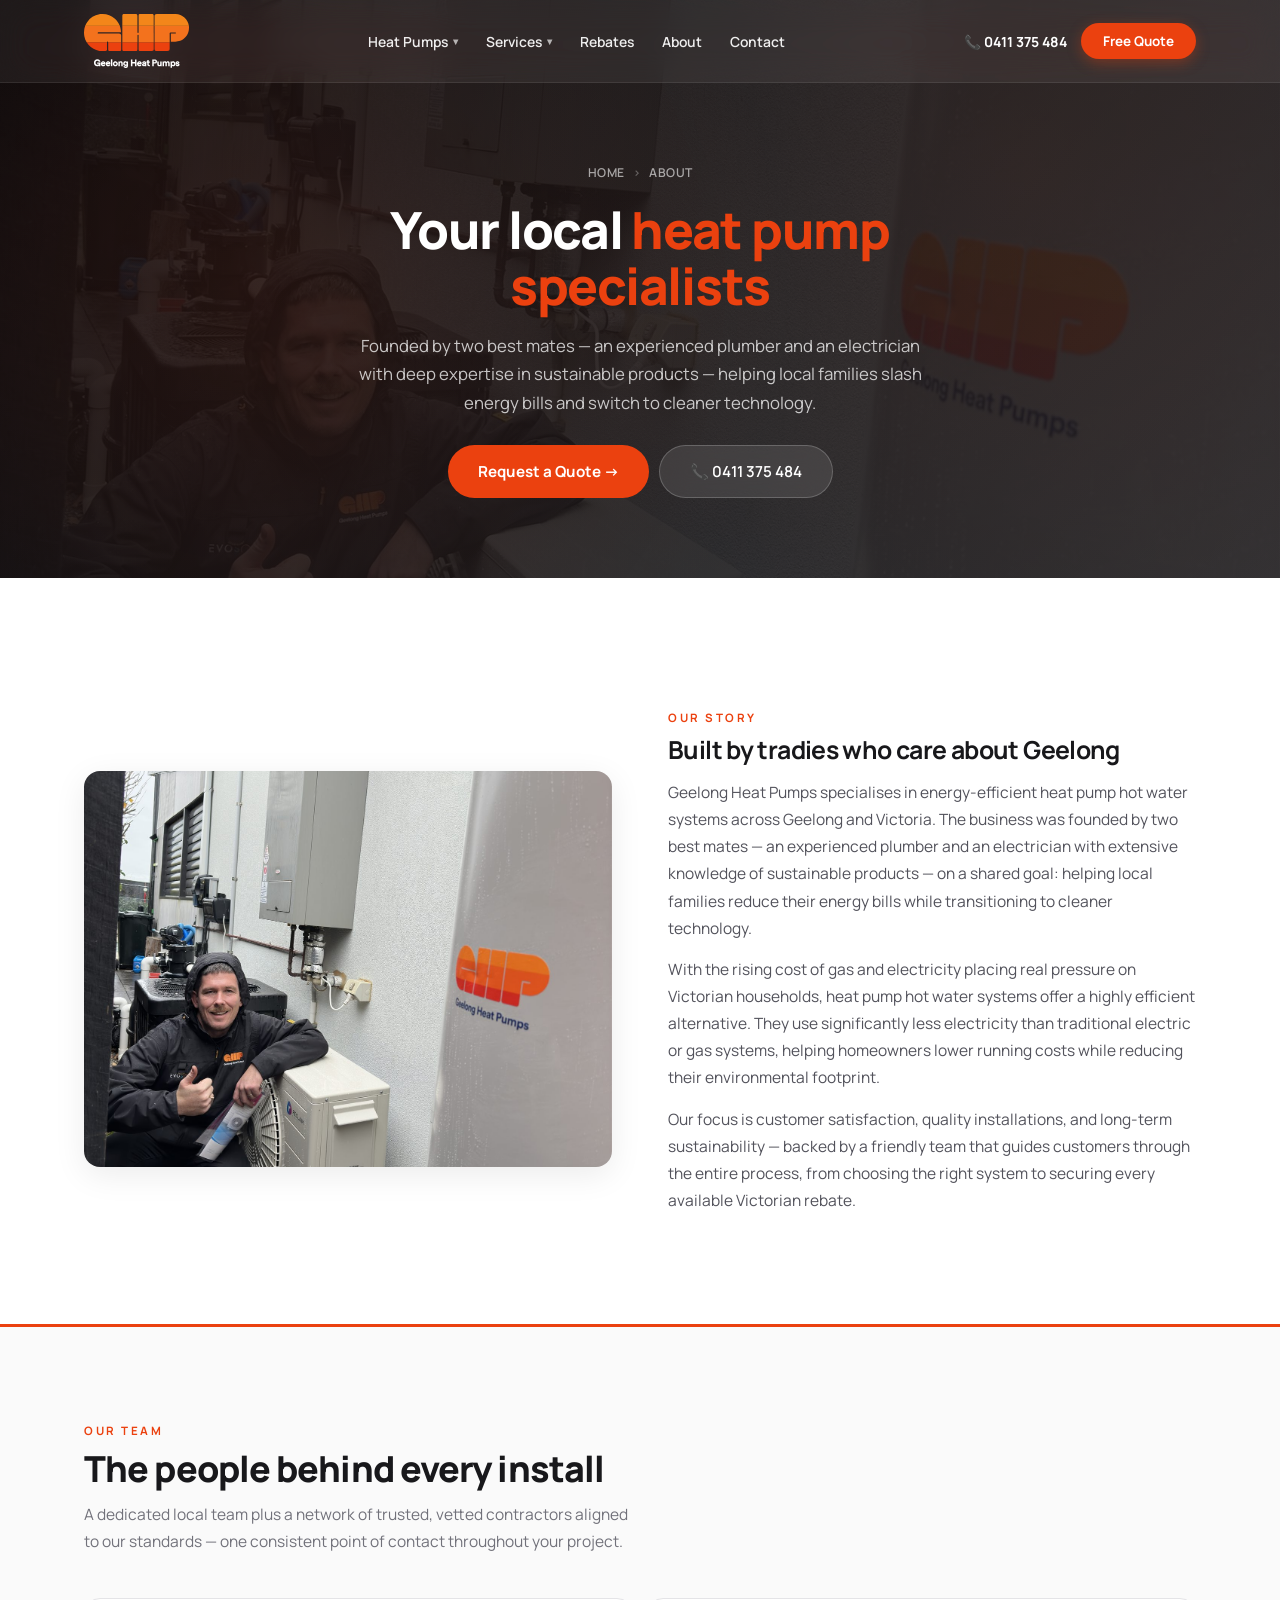
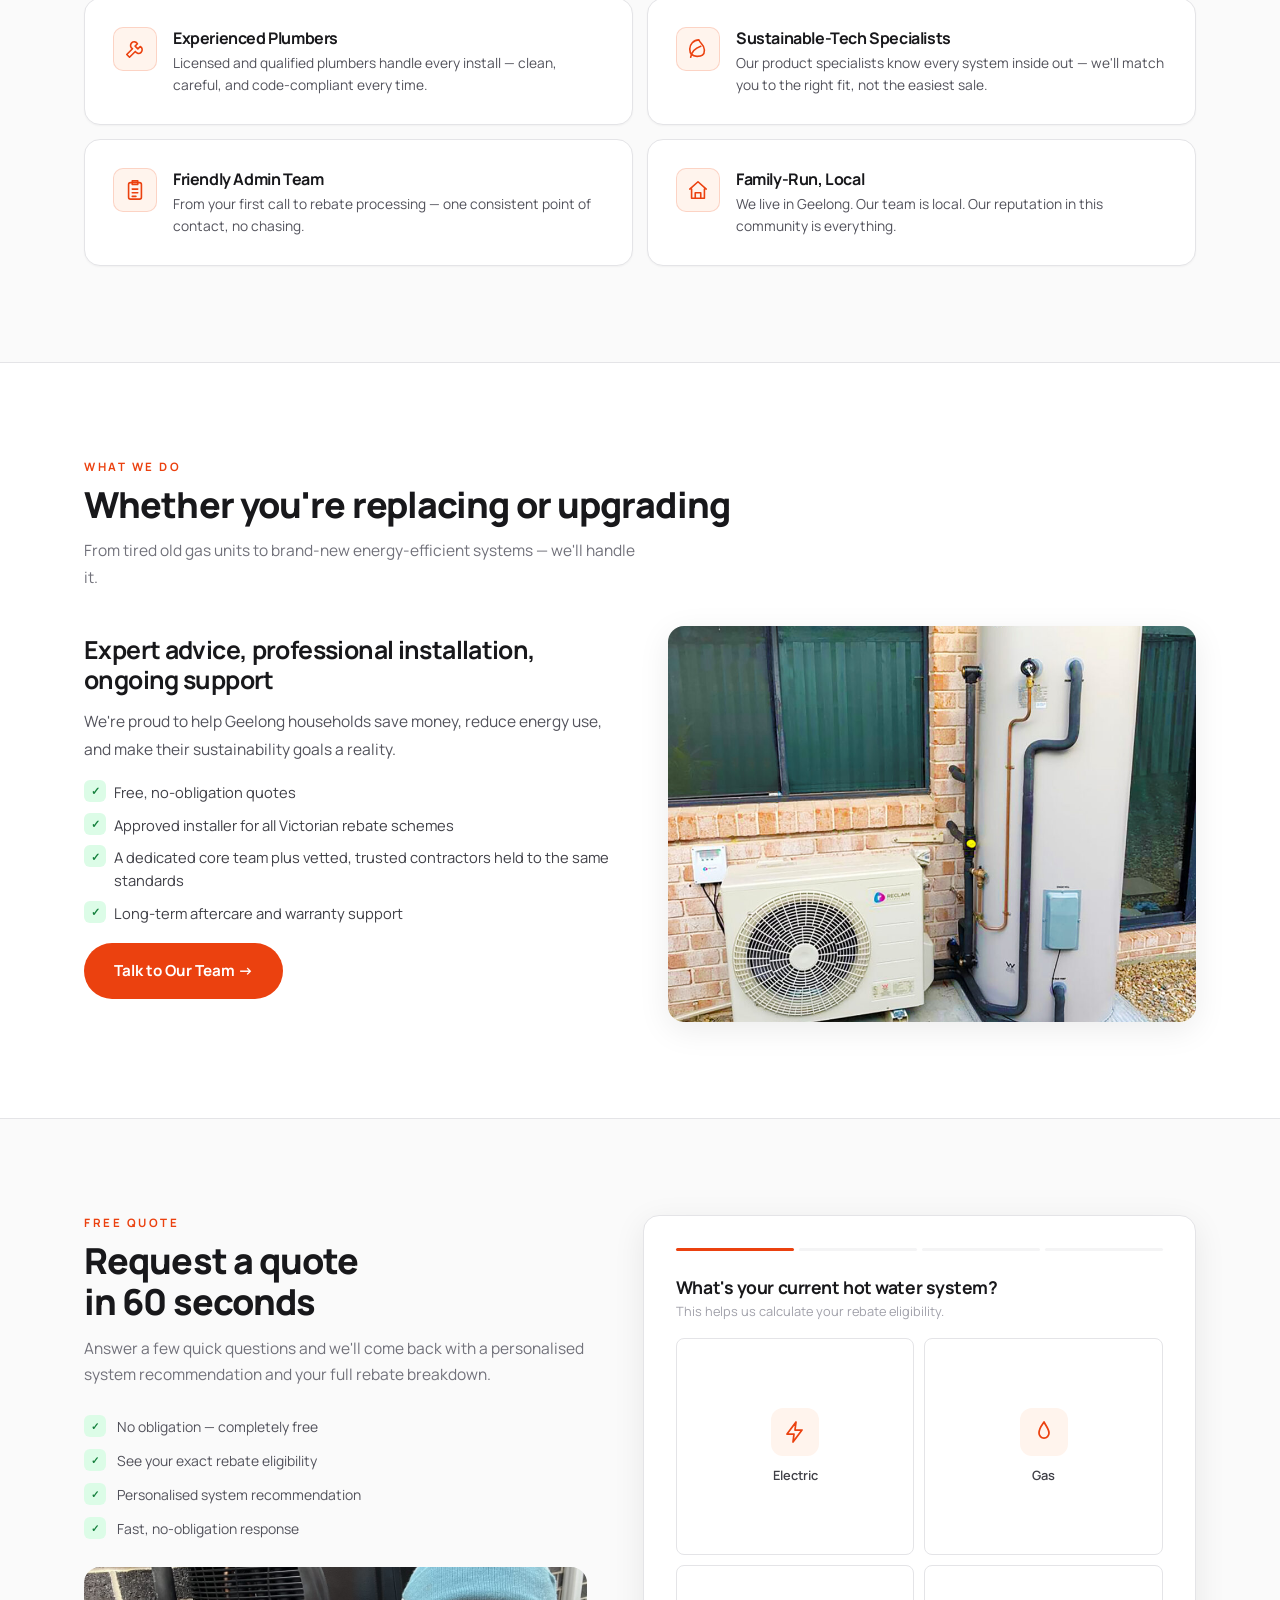
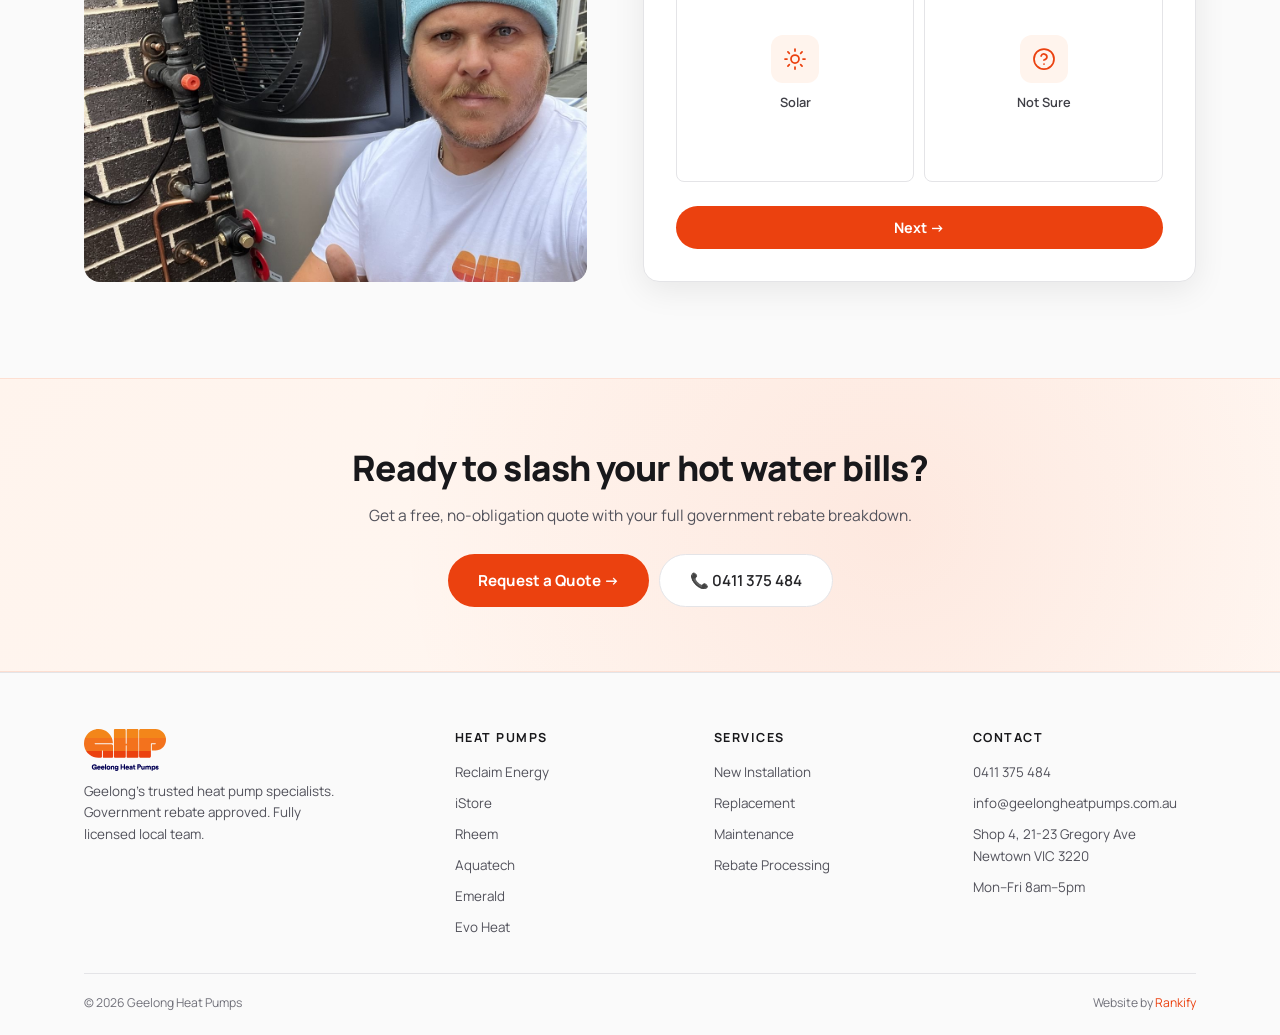
==== commit 07d76f67: "Real favicons grabbed from production sites (G logomark, all sizes) Co-Authored-By: Claude Opus 4.6 " ====
--- a/about.html
+++ b/about.html
@@ -3,7 +3,7 @@
 <head>
 <meta charset="UTF-8">
 <meta name="viewport" content="width=device-width, initial-scale=1.0">
-<link rel="icon" type="image/png" href="images/favicon.png">
+<link rel="icon" type="image/png" href="images/favicon.png"><link rel="icon" type="image/png" sizes="32x32" href="images/favicon-32x32.png"><link rel="icon" type="image/png" sizes="16x16" href="images/favicon-16x16.png"><link rel="apple-touch-icon" sizes="180x180" href="images/apple-touch-icon.png">
 <link rel="preconnect" href="https://fonts.googleapis.com">
 <link href="https://fonts.googleapis.com/css2?family=Manrope:wght@400;500;600;700;800&display=swap" rel="stylesheet">
 <link rel="stylesheet" href="assets/site.css">
--- a/assets/site.css
+++ b/assets/site.css
@@ -63,11 +63,18 @@
 /* Light-hero pages (product detail): nav stays light/dark-text from the start */
 body.light-hero .nav{background:rgba(255,255,255,.92);backdrop-filter:blur(20px) saturate(1.6);-webkit-backdrop-filter:blur(20px) saturate(1.6);border-bottom:1px solid var(--g200);box-shadow:var(--shadow-s)}
 body.light-hero .nav .logo img{filter:none}
+body.light-hero .logo .logo-light{opacity:0}
+body.light-hero .logo .logo-dark{opacity:1}
 body.light-hero .nav-l>li>a{color:var(--g600)}
 body.light-hero .nav-l>li>a:hover{color:var(--g900)}
 body.light-hero .nav-ph{color:var(--g700)}
 body.light-hero .mob-tog span{background:var(--g700)}
 body.light-hero .dropdown{top:calc(100% + 4px)}
+
+/* Product pages — clean alternating grey/white sections */
+body.light-hero .pdhero{background:var(--g50);border-bottom:1px solid var(--g200)}
+body.light-hero .why-sec{background:var(--white);border-top:1px solid var(--g200);border-bottom:1px solid var(--g200)}
+body.light-hero .why-sec .wcard{background:var(--g50)}
 
 /* MOBILE DRAWER */
 .mdrawer{position:fixed;inset:0;z-index:150;background:rgba(9,9,11,.94);backdrop-filter:blur(20px) saturate(1.5);-webkit-backdrop-filter:blur(20px) saturate(1.5);display:flex;flex-direction:column;padding:88px 28px 28px;opacity:0;visibility:hidden;transform:translateY(-12px);transition:all .3s ease;overflow-y:auto}
@@ -170,8 +177,10 @@
 
 /* FEATURE GRID (3 col cards) */
 .fg{display:grid;grid-template-columns:repeat(3,1fr);gap:18px;margin-top:36px}
-.fg-card{background:var(--white);border:1.5px solid var(--g200);border-radius:var(--r);padding:30px 26px;transition:all .3s}
+.fg-card{background:var(--white);border:1.5px solid var(--g200);border-radius:var(--r);padding:30px 26px;transition:all .3s;display:block;color:inherit;text-decoration:none}
 .fg-card:hover{transform:translateY(-3px);border-color:var(--orange);box-shadow:var(--shadow-l)}
+.fg-card .fg-link{display:inline-block;margin-top:14px;color:var(--orange);font-weight:700;font-size:.86rem;transition:transform .25s}
+.fg-card:hover .fg-link{transform:translateX(4px)}
 .fg-ico{width:52px;height:52px;background:var(--orange-light);border-radius:12px;display:flex;align-items:center;justify-content:center;font-size:1.5rem;margin-bottom:18px;color:var(--orange)}
 .fg-ico svg{width:26px;height:26px;stroke:currentColor;fill:none;stroke-width:1.75;stroke-linecap:round;stroke-linejoin:round}
 .fg-card h4{font-size:1.1rem;margin-bottom:6px}
@@ -220,17 +229,17 @@
 .pcard.feat .pcta:hover{background:var(--orange-dark)}
 
 /* WHY */
-.why-sec{background:var(--g900);color:#fff;border-top:3px solid var(--orange)}
+.why-sec{background:var(--g50);color:var(--g800);border-top:3px solid var(--orange);border-bottom:1px solid var(--g200)}
 .why-sec .sec-tag{color:var(--orange)}
-.why-sec .sec-t{color:#fff}
-.why-sec .sec-sub{color:var(--g400)}
+.why-sec .sec-t{color:var(--g900)}
+.why-sec .sec-sub{color:var(--g500)}
 .why-g{display:grid;grid-template-columns:1fr 1fr;gap:14px;margin-top:44px}
-.wcard{padding:28px;background:rgba(255,255,255,.03);border:1px solid rgba(255,255,255,.07);border-radius:var(--r);display:flex;gap:16px;transition:all .3s}
-.wcard:hover{background:rgba(255,255,255,.06);border-color:rgba(255,255,255,.12)}
-.wico{width:44px;height:44px;min-width:44px;background:rgba(235,65,15,.14);border:1px solid rgba(235,65,15,.22);border-radius:10px;display:flex;align-items:center;justify-content:center;font-size:1.2rem;color:var(--orange)}
+.wcard{padding:28px;background:var(--white);border:1px solid var(--g200);border-radius:var(--r);display:flex;gap:16px;transition:all .3s;box-shadow:var(--shadow-xs)}
+.wcard:hover{border-color:var(--orange);box-shadow:var(--shadow-l);transform:translateY(-2px)}
+.wico{width:44px;height:44px;min-width:44px;background:var(--orange-light);border:1px solid rgba(235,65,15,.18);border-radius:10px;display:flex;align-items:center;justify-content:center;font-size:1.2rem;color:var(--orange)}
 .wico svg{width:22px;height:22px;stroke:currentColor;fill:none;stroke-width:1.75;stroke-linecap:round;stroke-linejoin:round}
-.wcard h4{font-size:1rem;font-weight:700;color:#fff;margin-bottom:3px}
-.wcard p{font-size:.86rem;color:var(--g400);line-height:1.6}
+.wcard h4{font-size:1rem;font-weight:700;color:var(--g900);margin-bottom:3px}
+.wcard p{font-size:.86rem;color:var(--g600);line-height:1.6}
 
 /* REVIEWS */
 .rev-sec{padding:96px 0;overflow:hidden}
@@ -247,8 +256,8 @@
 .marquee-row::before{left:0;background:linear-gradient(90deg,var(--white),transparent)}
 .marquee-row::after{right:0;background:linear-gradient(270deg,var(--white),transparent)}
 .marquee-track{display:flex;gap:16px;width:max-content}
-.marquee-row.right .marquee-track{animation:scrollRight 45s linear infinite}
-.marquee-row.left .marquee-track{animation:scrollLeft 50s linear infinite}
+.marquee-row.right .marquee-track{animation:scrollRight 105s linear infinite}
+.marquee-row.left .marquee-track{animation:scrollLeft 115s linear infinite}
 .marquee-row:hover .marquee-track{animation-play-state:paused}
 @keyframes scrollRight{0%{transform:translateX(0)}100%{transform:translateX(-50%)}}
 @keyframes scrollLeft{0%{transform:translateX(-50%)}100%{transform:translateX(0)}}
@@ -273,14 +282,14 @@
 
 /* FORM */
 .form-sec{background:var(--g50);border-top:1px solid var(--g200)}
-.form-g{display:grid;grid-template-columns:1fr 1.1fr;gap:56px;align-items:start}
+.form-g{display:grid;grid-template-columns:1fr 1.1fr;gap:56px;align-items:stretch}
 .form-info .sec-sub{margin-bottom:28px}
 .form-img{border-radius:var(--r);overflow:hidden;margin-top:28px;aspect-ratio:16/10}
 .form-img img{width:100%;height:100%;object-fit:cover}
 .fperks{display:flex;flex-direction:column;gap:12px}
 .fperk{display:flex;align-items:center;gap:11px;font-size:.87rem;color:var(--g600)}
 .fpd{width:22px;height:22px;min-width:22px;background:var(--green-light);border-radius:6px;display:flex;align-items:center;justify-content:center;color:var(--green);font-size:.65rem;font-weight:800}
-.qform{background:var(--white);border:1.5px solid var(--g200);border-radius:var(--r);padding:32px;box-shadow:var(--shadow-l);scroll-margin-top:90px}
+.qform{background:var(--white);border:1.5px solid var(--g200);border-radius:var(--r);padding:32px;box-shadow:var(--shadow-l);scroll-margin-top:90px;display:flex;flex-direction:column}
 .qform-head{display:none;margin:-8px 0 18px}
 .qform-head .qh-tag{font-size:.7rem;text-transform:uppercase;letter-spacing:2px;color:var(--orange);font-weight:700;margin-bottom:6px}
 .qform-head h3{font-size:1.3rem;line-height:1.2;margin:0;font-weight:800}
@@ -289,23 +298,24 @@
 .fstep.active{background:var(--orange)}
 .fstep.done{background:var(--green)}
 .fslide{display:none}
-.fslide.active{display:block;animation:su .3s ease}
+.fslide.active{display:flex;flex-direction:column;flex:1;animation:su .3s ease}
 @keyframes su{from{opacity:0;transform:translateY(10px)}to{opacity:1;transform:translateY(0)}}
 .fslide h3{font-size:1.1rem;margin-bottom:3px}
 .fslide .fsub{font-size:.8rem;color:var(--g400);margin-bottom:18px}
-.og{display:grid;grid-template-columns:1fr 1fr;gap:8px}
-.ob{padding:15px 12px;background:var(--white);border:1.5px solid var(--g200);border-radius:var(--rxs);cursor:pointer;transition:all .2s;text-align:center;font-family:inherit;color:var(--g700)}
+.og{display:grid;grid-template-columns:1fr 1fr;gap:10px;flex:1;grid-auto-rows:1fr;min-height:240px}
+.ob{padding:20px 12px;background:var(--white);border:1.5px solid var(--g200);border-radius:var(--rxs);cursor:pointer;transition:all .2s;text-align:center;font-family:inherit;color:var(--g700);display:flex;flex-direction:column;align-items:center;justify-content:center;gap:10px}
 .ob:hover{border-color:var(--g300);background:var(--g50)}
 .ob.sel{border-color:var(--orange);background:var(--orange-light);color:var(--orange)}
-.oico{font-size:1.3rem;margin-bottom:6px;display:flex;align-items:center;justify-content:center;height:30px}
-.oico svg{width:26px;height:26px;stroke:currentColor;fill:none;stroke-width:1.75;stroke-linecap:round;stroke-linejoin:round}
+.oico{width:48px;height:48px;margin:0 auto;background:var(--orange-light);border-radius:12px;display:flex;align-items:center;justify-content:center;color:var(--orange);transition:all .2s;flex-shrink:0}
+.oico svg{width:24px;height:24px;stroke:currentColor;fill:none;stroke-width:1.75;stroke-linecap:round;stroke-linejoin:round}
+.ob.sel .oico{background:var(--orange);color:#fff}
 .cinfo-ico svg{width:26px;height:26px;stroke:currentColor;fill:none;stroke-width:1.75;stroke-linecap:round;stroke-linejoin:round}
 .olbl{font-size:.8rem;font-weight:600}
 .finp{width:100%;padding:13px 15px;background:var(--white);border:1.5px solid var(--g200);border-radius:var(--rxs);font-family:inherit;font-size:.9rem;color:var(--g800);outline:none;transition:all .2s;margin-bottom:8px}
 .finp:focus{border-color:var(--orange);box-shadow:0 0 0 3px var(--orange-glow)}
 .finp::placeholder{color:var(--g400)}
 textarea.finp{resize:vertical;min-height:90px}
-.fnav{display:flex;gap:8px;margin-top:18px}
+.fnav{display:flex;gap:8px;margin-top:auto;padding-top:24px}
 .fb{padding:12px 20px;background:var(--white);border:1.5px solid var(--g200);border-radius:50px;cursor:pointer;font-family:inherit;font-weight:600;font-size:.86rem;color:var(--g600);transition:all .2s}
 .fb:hover{background:var(--g50)}
 .fn{flex:1;padding:12px 20px;background:var(--orange);border:none;border-radius:50px;color:#fff;cursor:pointer;font-family:inherit;font-weight:700;font-size:.9rem;transition:all .25s}
@@ -317,7 +327,7 @@
 .atag:hover{border-color:var(--orange);color:var(--orange);background:var(--orange-light)}
 
 /* FAQ */
-.faqs{margin-top:36px;max-width:820px;margin-left:auto;margin-right:auto}
+.faqs{margin-top:36px}
 .faq{border:1.5px solid var(--g200);border-radius:var(--r);margin-bottom:10px;background:var(--white);overflow:hidden;transition:all .25s}
 .faq[open]{border-color:var(--orange);box-shadow:var(--shadow-s)}
 .faq summary{padding:20px 24px;font-size:1rem;font-weight:700;color:var(--g900);cursor:pointer;display:flex;justify-content:space-between;align-items:center;list-style:none;transition:color .2s}
@@ -364,6 +374,10 @@
 .pdq .k{font-size:.7rem;text-transform:uppercase;letter-spacing:1.2px;color:var(--g400);font-weight:700;margin-bottom:4px}
 .pdq .v{font-weight:800;color:var(--g900);font-size:.98rem}
 .pd-btns{display:flex;gap:10px;flex-wrap:wrap}
+.pd-downloads{display:flex;flex-wrap:wrap;gap:14px;margin-top:18px;font-size:.85rem}
+.pd-download{display:inline-flex;align-items:center;gap:6px;color:var(--g600);font-weight:600;transition:color .2s;border-bottom:1px solid var(--g200);padding-bottom:2px}
+.pd-download:hover{color:var(--orange);border-color:var(--orange)}
+.pd-download svg{width:14px;height:14px;stroke:currentColor;fill:none;stroke-width:2;stroke-linecap:round;stroke-linejoin:round;flex-shrink:0}
 
 /* SPEC TABLE */
 .spec-tbl{width:100%;border-collapse:collapse;margin-top:24px;background:var(--white);border-radius:var(--r);overflow:hidden;border:1px solid var(--g200)}
@@ -373,6 +387,21 @@
 .spec-tbl td{padding:14px 22px;font-size:.92rem}
 .spec-tbl td:first-child{color:var(--g500);font-weight:500;width:40%}
 .spec-tbl td:last-child{color:var(--g900);font-weight:700}
+
+/* BRAND LOGO MARQUEE */
+.brands{padding:48px 0 20px;background:var(--white);border-bottom:1px solid var(--g100)}
+.brands-label{text-align:center;font-size:.74rem;text-transform:uppercase;letter-spacing:2.5px;color:var(--g500);font-weight:700;margin-bottom:24px}
+.brands-marquee{width:100%;overflow:hidden;position:relative;mask-image:linear-gradient(90deg,transparent,#000 8%,#000 92%,transparent);-webkit-mask-image:linear-gradient(90deg,transparent,#000 8%,#000 92%,transparent)}
+.brands-track{display:flex;align-items:center;gap:64px;width:max-content;animation:brandsScroll 32s linear infinite}
+.brands-marquee:hover .brands-track{animation-play-state:paused}
+.brands-track img{height:46px;width:auto;max-width:160px;object-fit:contain;flex-shrink:0;opacity:.65;filter:grayscale(100%);transition:all .25s}
+.brands-track img:hover{opacity:1;filter:grayscale(0%)}
+@keyframes brandsScroll{0%{transform:translateX(0)}100%{transform:translateX(-50%)}}
+@media(max-width:600px){
+  .brands{padding:36px 0 16px}
+  .brands-track{gap:40px}
+  .brands-track img{height:36px;max-width:120px}
+}
 
 /* COMPARE TOOL */
 .compare-tool{margin-top:28px}
@@ -412,26 +441,28 @@
 }
 
 /* CTA STRIP (cross-page) */
-.cta-strip{padding:64px 0;background:linear-gradient(135deg,var(--g950),var(--g800));color:#fff;text-align:center;position:relative;overflow:hidden}
-.cta-strip::before{content:'';position:absolute;inset:0;background:radial-gradient(circle at 30% 50%,rgba(235,65,15,.15) 0%,transparent 50%)}
+.cta-strip{padding:64px 0;background:linear-gradient(135deg,var(--orange-light),var(--orange-50));color:var(--g800);text-align:center;position:relative;overflow:hidden;border-top:1px solid rgba(235,65,15,.12);border-bottom:1px solid rgba(235,65,15,.12)}
+.cta-strip::before{content:'';position:absolute;inset:0;background:radial-gradient(circle at 70% 50%,rgba(235,65,15,.08) 0%,transparent 55%)}
 .cta-strip>.ctr{position:relative;z-index:1}
-.cta-strip h2{color:#fff;font-size:clamp(1.6rem,2.8vw,2.2rem);margin-bottom:10px;font-weight:800}
-.cta-strip p{color:rgba(255,255,255,.7);max-width:560px;margin:0 auto 26px;line-height:1.7;font-size:.97rem}
+.cta-strip h2{color:var(--g900);font-size:clamp(1.6rem,2.8vw,2.2rem);margin-bottom:10px;font-weight:800}
+.cta-strip p{color:var(--g600);max-width:560px;margin:0 auto 26px;line-height:1.7;font-size:.97rem}
 .cta-strip-btns{display:inline-flex;gap:10px;flex-wrap:wrap;justify-content:center}
+.cta-strip-btns .btn-glass{background:var(--white);color:var(--g800);border-color:var(--g200)}
+.cta-strip-btns .btn-glass:hover{background:var(--g50);border-color:var(--g300)}
 
 /* FOOTER */
-.foot{background:var(--g900);color:var(--g400);padding:56px 0 24px}
+.foot{background:var(--g50);color:var(--g600);padding:56px 0 24px;border-top:1px solid var(--g200)}
 .foot-g{display:grid;grid-template-columns:1.5fr 1fr 1fr 1fr;gap:36px;margin-bottom:36px}
 .foot-brand .logo{margin-bottom:10px}
 .foot-brand .logo img{height:42px;filter:none}
-.foot-brand .logo .logo-dark{display:none}
-.foot-brand .logo .logo-light{position:static;opacity:1}
-.foot-brand p{font-size:.84rem;line-height:1.6;max-width:270px}
-.foot h4{font-size:.78rem;font-weight:700;color:var(--g300);text-transform:uppercase;letter-spacing:1.5px;margin-bottom:14px}
+.foot-brand .logo .logo-light{display:none}
+.foot-brand .logo .logo-dark{position:static;opacity:1}
+.foot-brand p{font-size:.84rem;line-height:1.6;max-width:270px;color:var(--g600)}
+.foot h4{font-size:.78rem;font-weight:700;color:var(--g900);text-transform:uppercase;letter-spacing:1.5px;margin-bottom:14px}
 .foot-l{list-style:none;display:flex;flex-direction:column;gap:9px}
-.foot-l a{font-size:.84rem;transition:color .2s}
-.foot-l a:hover{color:#fff}
-.foot-b{padding-top:20px;border-top:1px solid rgba(255,255,255,.07);display:flex;justify-content:space-between;font-size:.76rem;flex-wrap:wrap;gap:8px}
+.foot-l a{font-size:.84rem;transition:color .2s;color:var(--g600)}
+.foot-l a:hover{color:var(--orange)}
+.foot-b{padding-top:20px;border-top:1px solid var(--g200);display:flex;justify-content:space-between;font-size:.76rem;flex-wrap:wrap;gap:8px;color:var(--g500)}
 .foot-b a{color:var(--orange)}
 
 /* STICKY mobile floating pill — hidden until past hero */
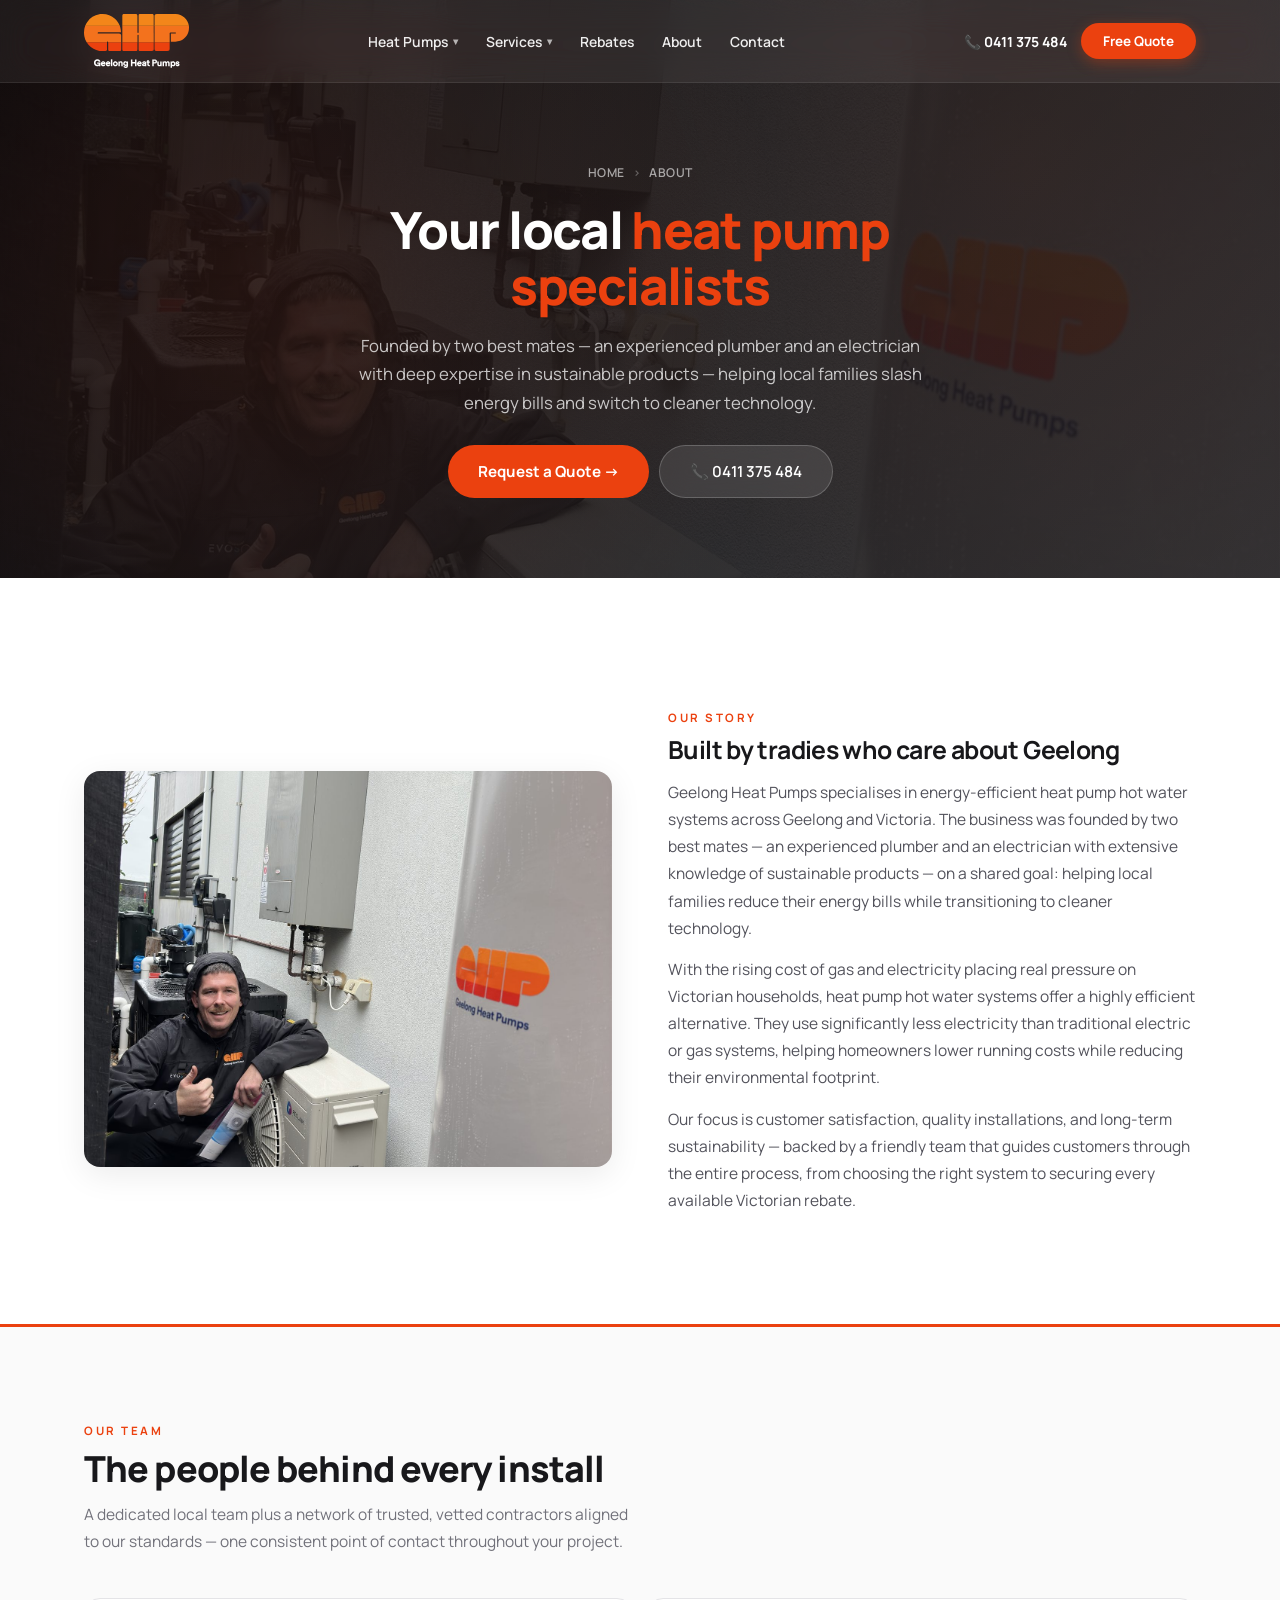
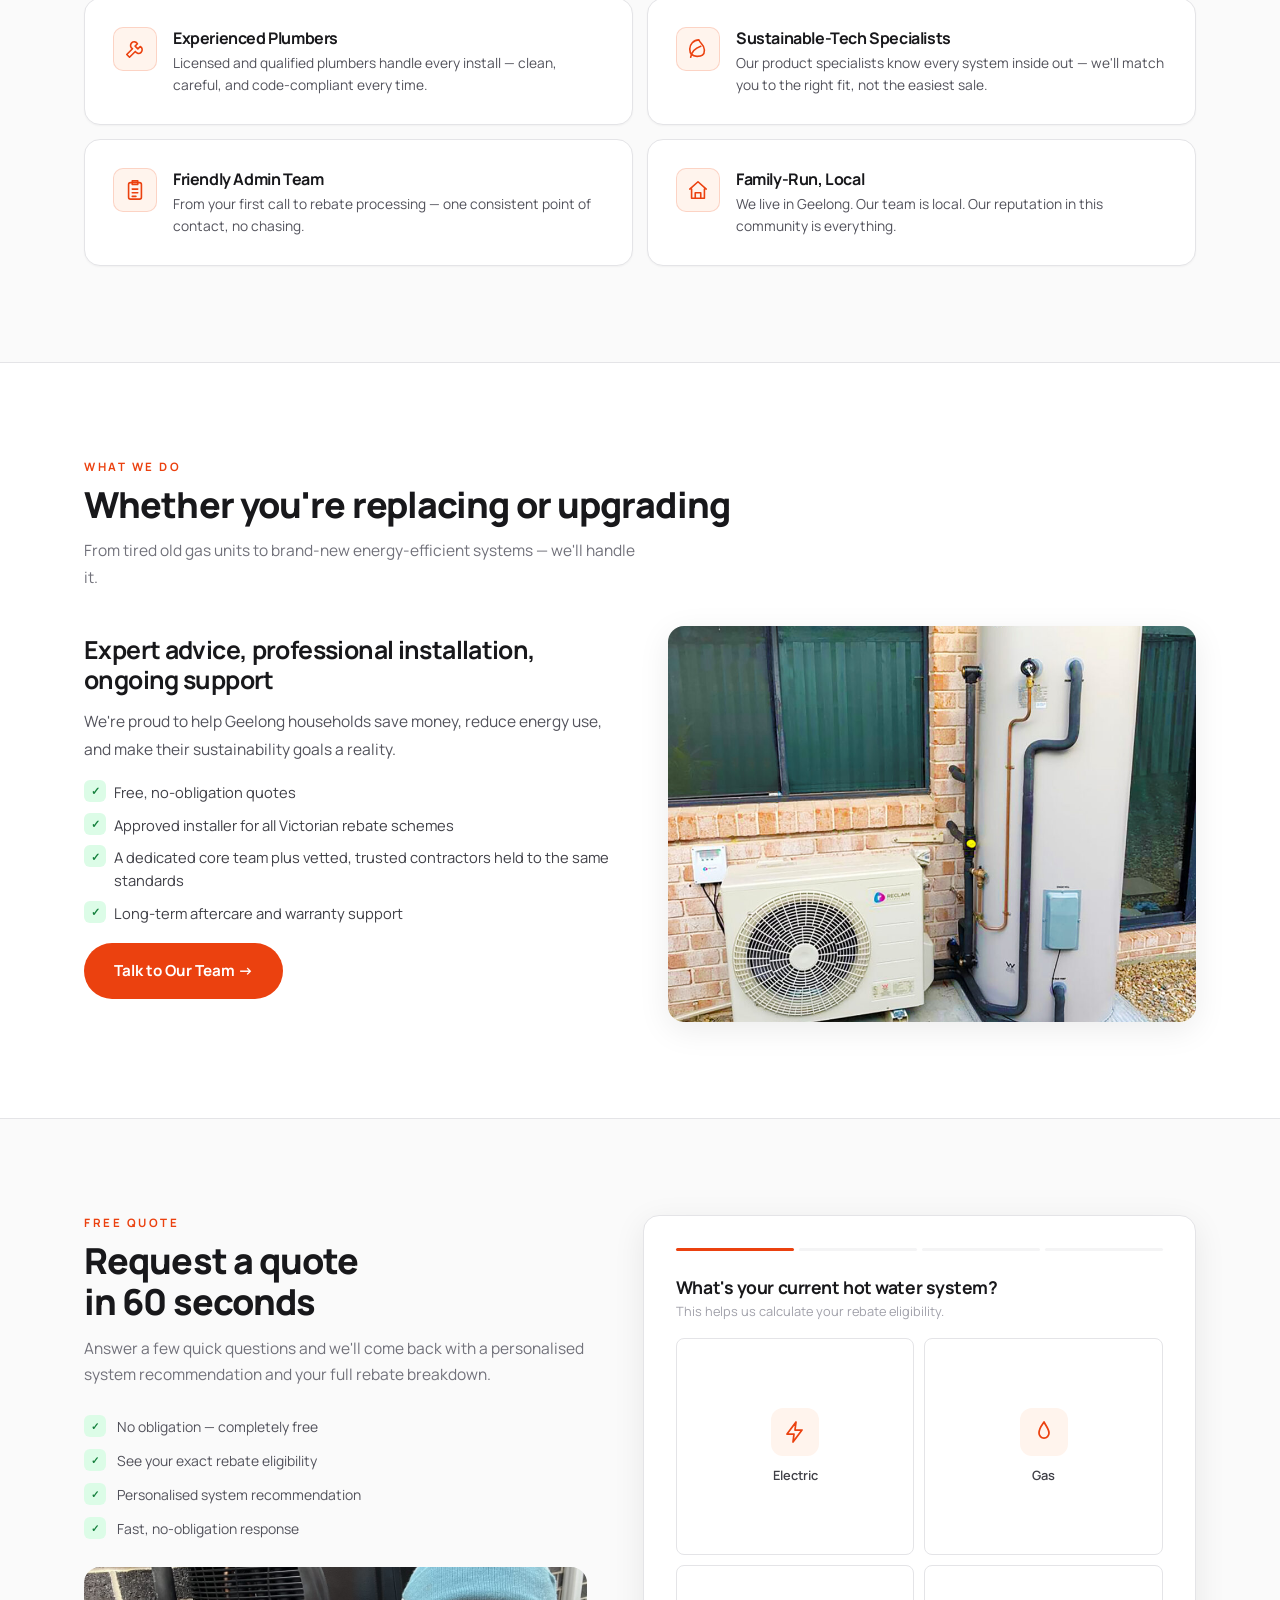
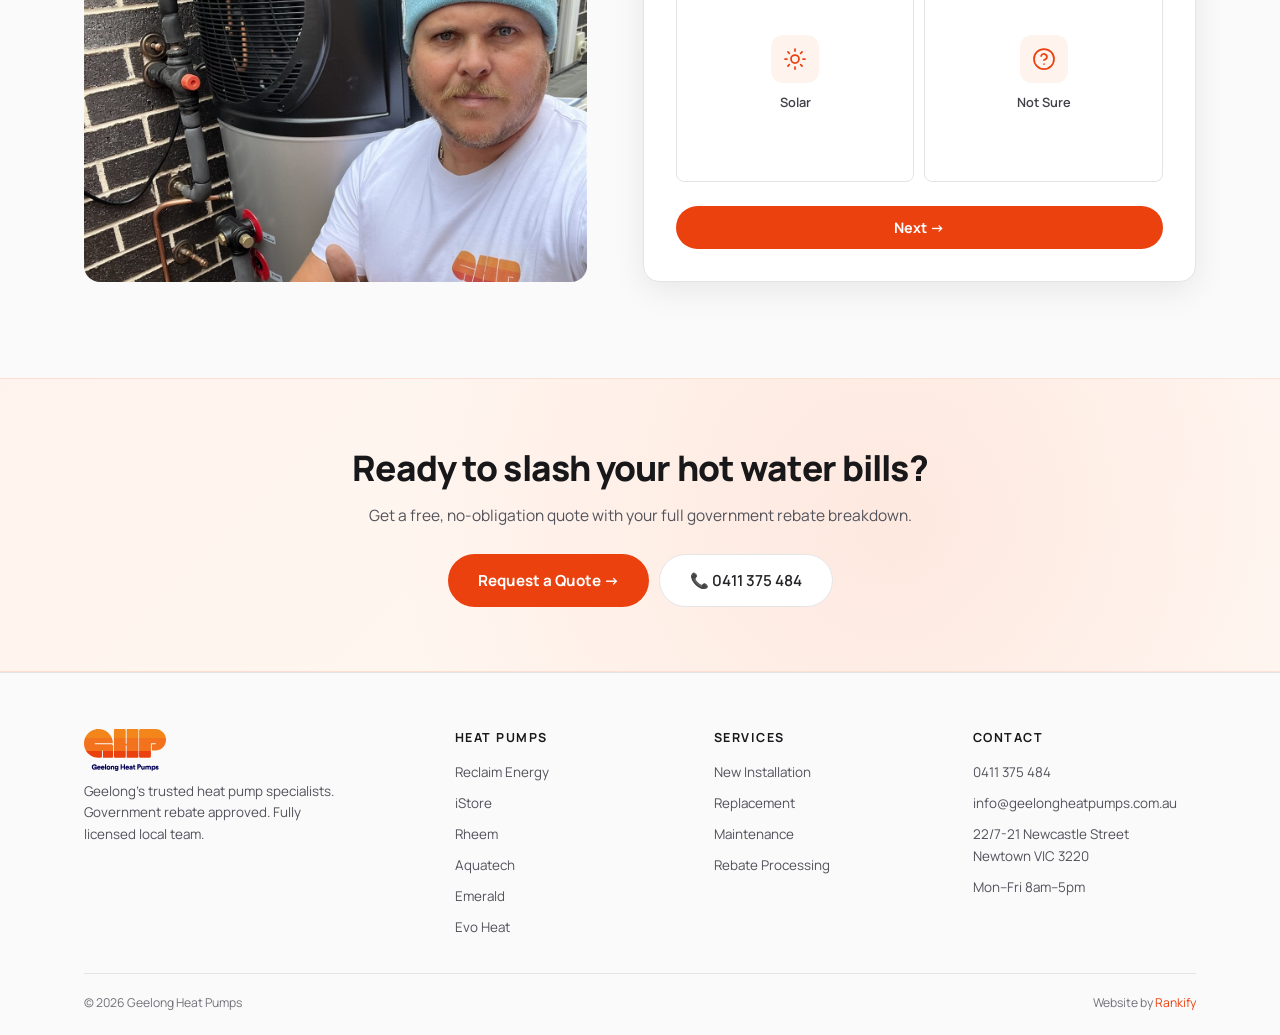
==== commit 49880805: "Update Newtown showroom address to 22/7-21 Newcastle Street. Replace the old Gregory Ave line in eve" ====
--- a/about.html
+++ b/about.html
@@ -1,6 +1,13 @@
 <!DOCTYPE html>
 <html lang="en">
 <head>
+<!-- Google Tag Manager -->
+<script>(function(w,d,s,l,i){w[l]=w[l]||[];w[l].push({'gtm.start':
+new Date().getTime(),event:'gtm.js'});var f=d.getElementsByTagName(s)[0],
+j=d.createElement(s),dl=l!='dataLayer'?'&l='+l:'';j.async=true;j.src=
+'https://www.googletagmanager.com/gtm.js?id='+i+dl;f.parentNode.insertBefore(j,f);
+})(window,document,'script','dataLayer','GTM-PTLHBR3W');</script>
+<!-- End Google Tag Manager -->
 <meta charset="UTF-8">
 <meta name="viewport" content="width=device-width, initial-scale=1.0">
 <link rel="icon" type="image/png" href="images/favicon.png"><link rel="icon" type="image/png" sizes="32x32" href="images/favicon-32x32.png"><link rel="icon" type="image/png" sizes="16x16" href="images/favicon-16x16.png"><link rel="apple-touch-icon" sizes="180x180" href="images/apple-touch-icon.png">
@@ -11,6 +18,10 @@
 <meta name="description" content="Meet Cam &amp; Josh and the local team behind Geelong's most-trusted heat&nbsp;pump installers. Family-run, fully licensed, and rebate-approved.">
 </head>
 <body>
+<!-- Google Tag Manager (noscript) -->
+<noscript><iframe src="https://www.googletagmanager.com/ns.html?id=GTM-PTLHBR3W"
+height="0" width="0" style="display:none;visibility:hidden"></iframe></noscript>
+<!-- End Google Tag Manager (noscript) -->
 <nav class="nav" id="nav">
   <div class="nav-in">
     <a href="index.html" class="logo"><img src="images/logo-white-text.svg" alt="Geelong Heat&nbsp;Pumps" class="logo-light"><img src="images/logo-original.svg" alt="Geelong Heat&nbsp;Pumps" class="logo-dark"></a>
@@ -248,7 +259,7 @@
       <div><h4>Contact</h4><ul class="foot-l">
         <li><a href="tel:0411375484">0411 375 484</a></li>
         <li><a href="mailto:info@geelongheatpumps.com.au">info@geelongheatpumps.com.au</a></li>
-        <li><a>Shop 4, 21-23 Gregory Ave<br>Newtown VIC 3220</a></li>
+        <li><a>22/7-21 Newcastle Street<br>Newtown VIC 3220</a></li>
         <li><a>Mon&ndash;Fri 8am&ndash;5pm</a></li>
       </ul></div>
     </div>
